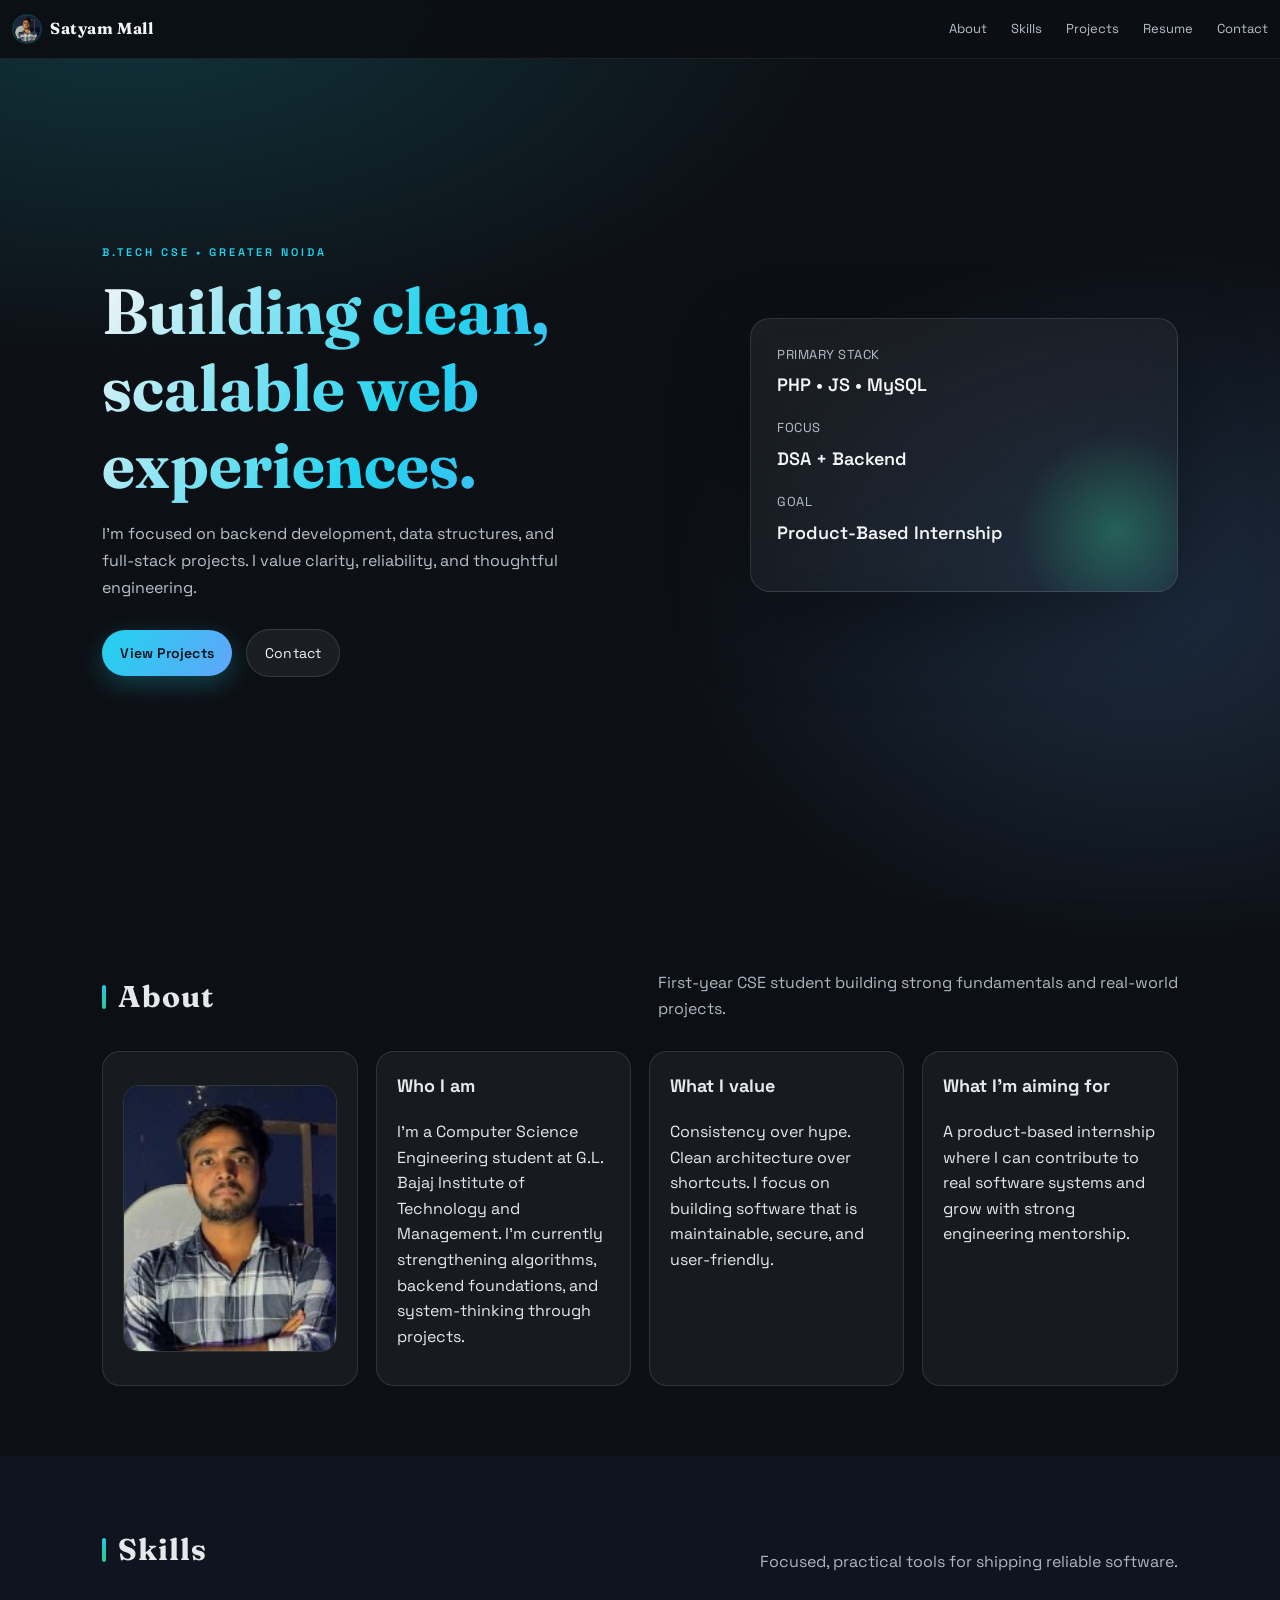
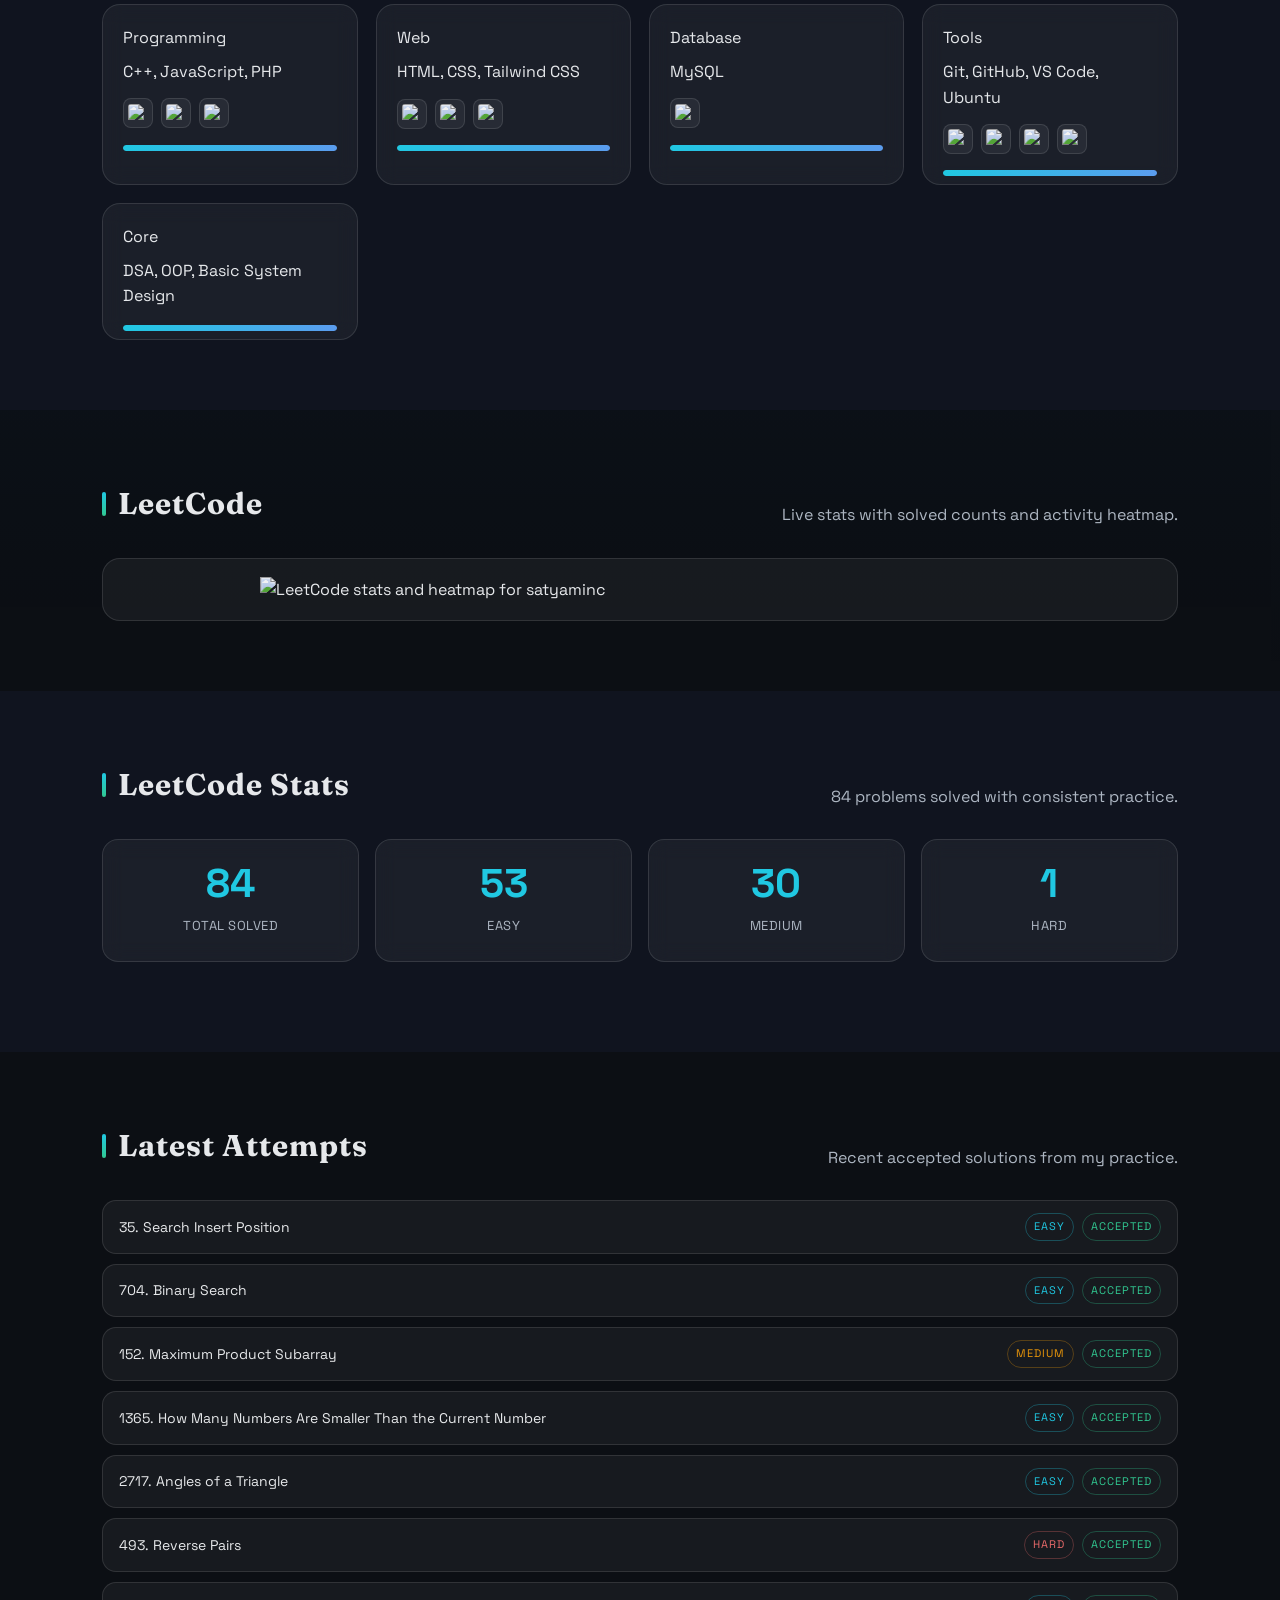
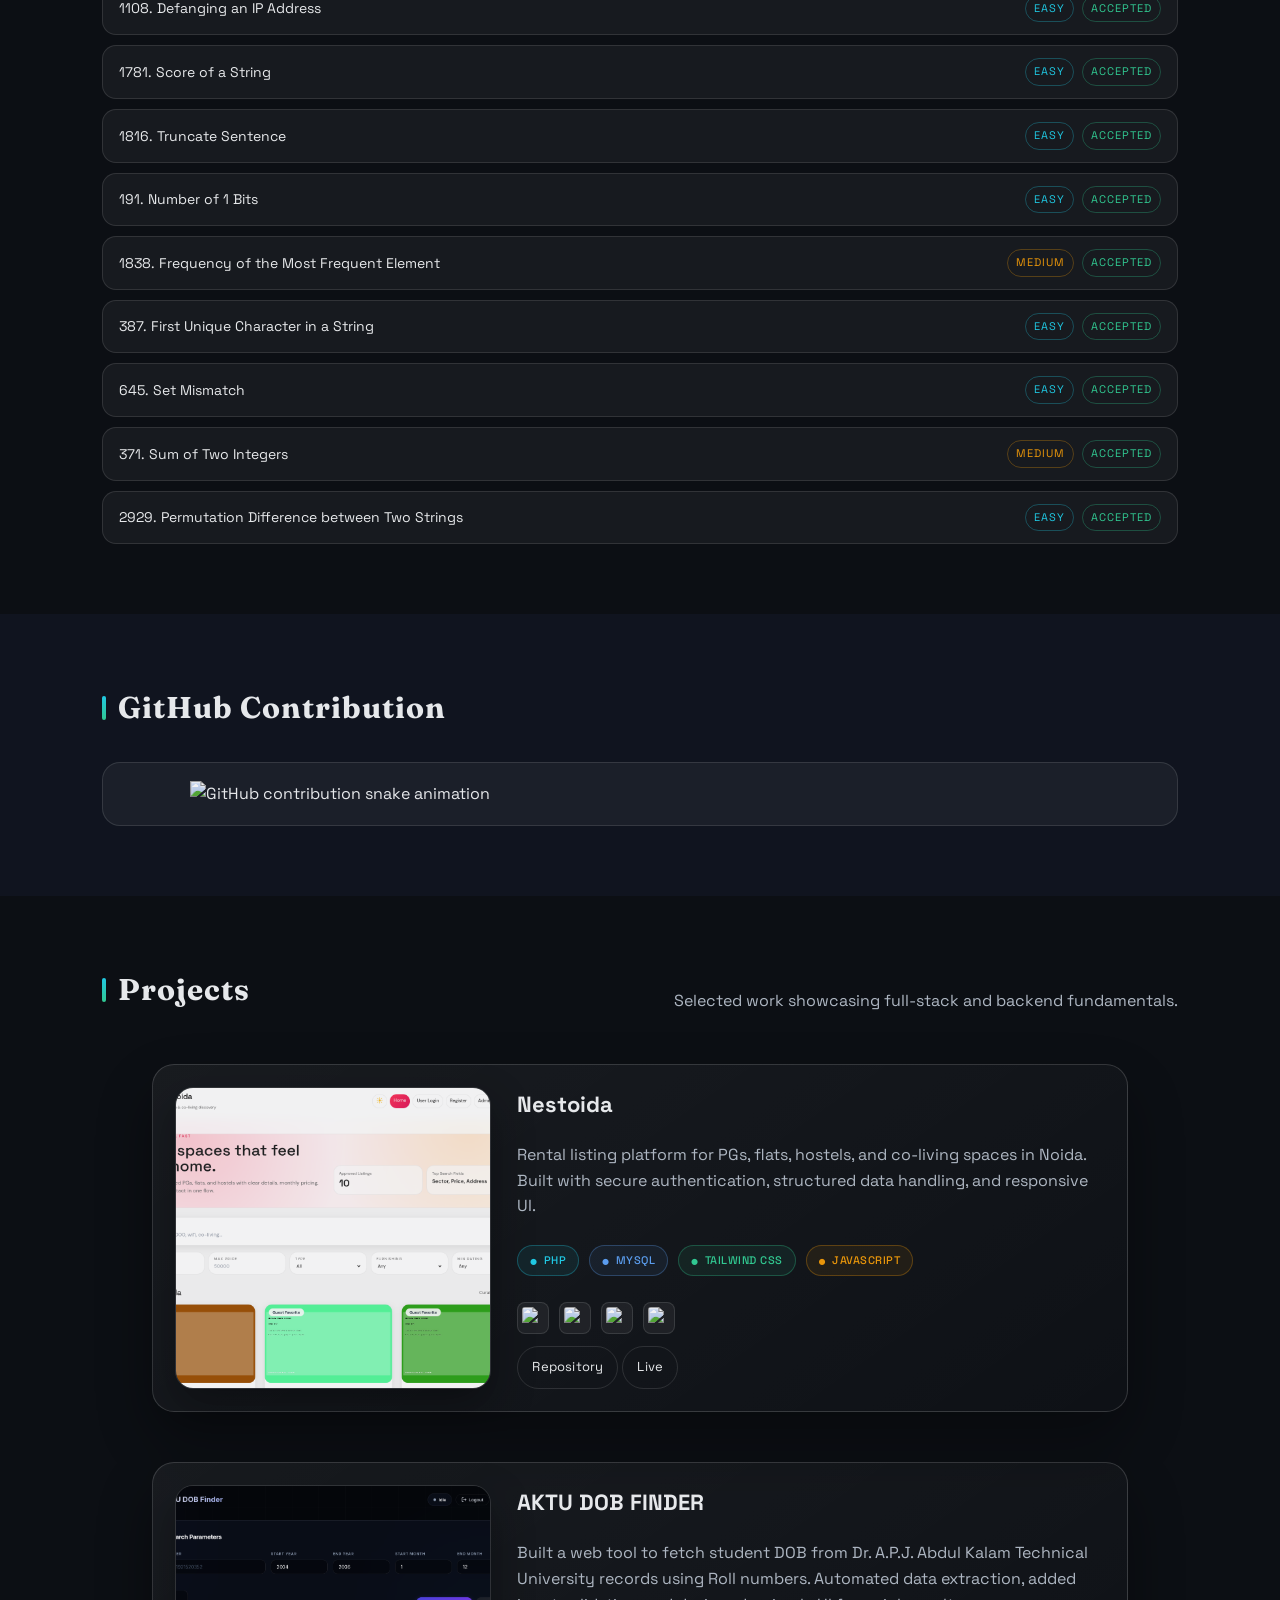
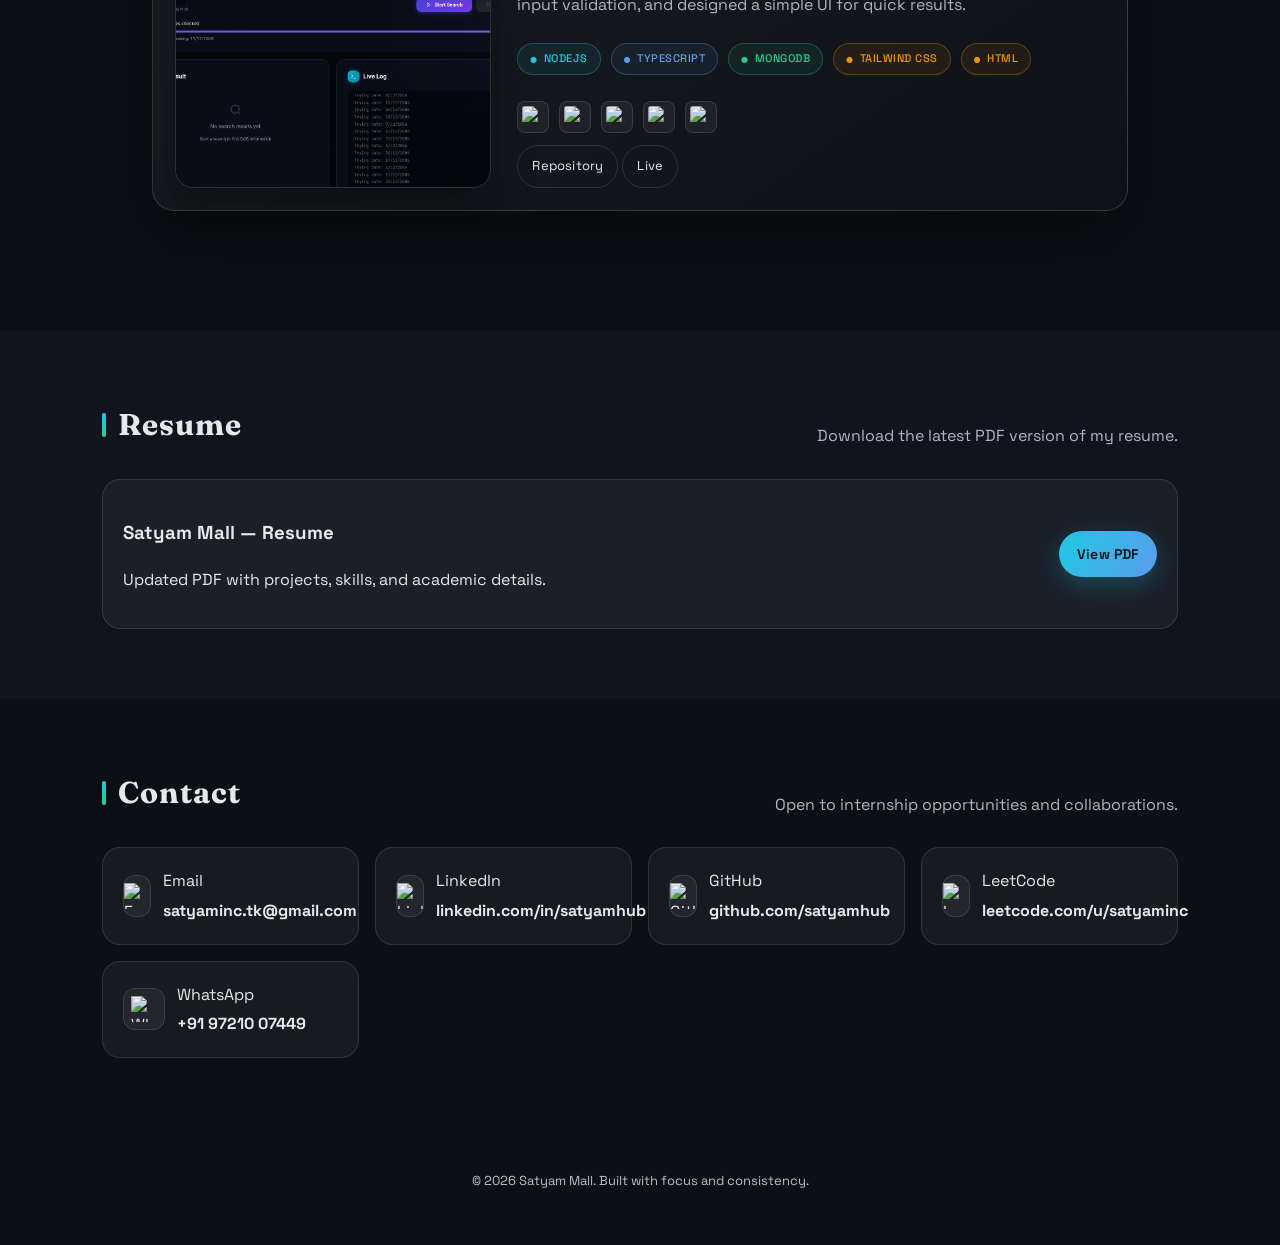
==== index.html @ 5268a5cd "Update project repository link for improved navigation" ====
<!doctype html>
<html lang="en">
  <head>
    <meta charset="utf-8" />
    <meta name="viewport" content="width=device-width, initial-scale=1" />
    <title>Satyam Mall | Portfolio</title>
    <meta
      name="description"
      content="Portfolio of Satyam Mall, full-stack developer focused on backend, DSA, and real-world web projects including Nestoida."
    />
    <meta
      name="keywords"
      content="Satyam Mall, satyamhub, full stack developer, PHP, JavaScript, MySQL, backend, DSA, Nestoida portfolio"
    />
    <link rel="canonical" href="https://satyamhub.github.io/satyamhub/" />
    <meta name="robots" content="index,follow" />
    <meta name="theme-color" content="#0c0f14" />
    <meta property="og:type" content="website" />
    <meta property="og:title" content="Satyam Mall | Full-Stack Developer" />
    <meta
      property="og:description"
      content="Backend-focused full-stack developer building reliable web products and practicing DSA daily."
    />
    <meta property="og:url" content="https://satyamhub.github.io/satyamhub/" />
    <meta
      property="og:image"
      content="https://satyamhub.github.io/satyamhub/pic.jpeg"
    />
    <meta property="og:site_name" content="Satyam Mall Portfolio" />
    <meta name="twitter:card" content="summary_large_image" />
    <meta name="twitter:title" content="Satyam Mall | Full-Stack Developer" />
    <meta
      name="twitter:description"
      content="Backend-focused full-stack developer building reliable web products and practicing DSA daily."
    />
    <meta
      name="twitter:image"
      content="https://satyamhub.github.io/satyamhub/pic.jpeg"
    />
    <link rel="icon" href="pic.jpeg" />
    <link rel="preconnect" href="https://fonts.googleapis.com" />
    <link rel="preconnect" href="https://fonts.gstatic.com" crossorigin />
    <link
      href="https://fonts.googleapis.com/css2?family=Fraunces:wght@400;600;700&family=Space+Grotesk:wght@400;500;600;700&display=swap"
      rel="stylesheet"
    />
    <link rel="stylesheet" href="styles.css" />
  </head>
  <body>
    <div class="noise" aria-hidden="true"></div>
    <header class="hero" id="top">
      <nav class="nav">
        <a class="brand" href="#top">
          <img class="avatar" src="pic.jpeg" alt="Satyam Mall" />
          <span>Satyam Mall</span>
        </a>
        <div class="nav-links">
          <a href="#about">About</a>
          <a href="#skills">Skills</a>
          <a href="#projects">Projects</a>
          <a href="#resume">Resume</a>
          <a href="#contact">Contact</a>
        </div>
      </nav>

      <div class="hero-grid">
        <div class="hero-copy">
          <p class="eyebrow">B.Tech CSE • Greater Noida</p>
          <h1>Building clean, scalable web experiences.</h1>
          <p class="lead">
            I’m focused on backend development, data structures, and full‑stack
            projects. I value clarity, reliability, and thoughtful engineering.
          </p>
          <div class="hero-cta">
            <a class="btn primary" href="#projects">View Projects</a>
            <a class="btn ghost" href="#contact">Contact</a>
          </div>
        </div>
        <div class="hero-card">
          <div class="stat">
            <span class="stat-label">Primary Stack</span>
            <span class="stat-value">PHP • JS • MySQL</span>
          </div>
          <div class="stat">
            <span class="stat-label">Focus</span>
            <span class="stat-value">DSA + Backend</span>
          </div>
          <div class="stat">
            <span class="stat-label">Goal</span>
            <span class="stat-value">Product‑Based Internship</span>
          </div>
          <div class="accent"></div>
        </div>
      </div>
    </header>

    <main>
      <section id="about" class="section">
        <div class="section-title">
          <h2>About</h2>
          <p>
            First‑year CSE student building strong fundamentals and real‑world
            projects.
          </p>
        </div>
        <div class="about-grid">
          <div class="about-card about-photo">
            <img class="portrait" src="pic.jpeg" alt="Satyam Mall portrait" />
          </div>
          <div class="about-card">
            <h3>Who I am</h3>
            <p>
              I’m a Computer Science Engineering student at G.L. Bajaj Institute
              of Technology and Management. I’m currently strengthening
              algorithms, backend foundations, and system‑thinking through
              projects.
            </p>
          </div>
          <div class="about-card">
            <h3>What I value</h3>
            <p>
              Consistency over hype. Clean architecture over shortcuts. I focus
              on building software that is maintainable, secure, and
              user‑friendly.
            </p>
          </div>
          <div class="about-card">
            <h3>What I’m aiming for</h3>
            <p>
              A product‑based internship where I can contribute to real software
              systems and grow with strong engineering mentorship.
            </p>
          </div>
        </div>
      </section>

      <section id="skills" class="section alt">
        <div class="section-title">
          <h2>Skills</h2>
          <p>Focused, practical tools for shipping reliable software.</p>
        </div>
        <div class="skills-grid">
          <div class="skill">
            <span class="skill-title">Programming</span>
            <span class="skill-desc">C++, JavaScript, PHP</span>
            <div class="skill-logos">
              <img src="https://skillicons.dev/icons?i=cpp" alt="C++" />
              <img
                src="https://skillicons.dev/icons?i=javascript"
                alt="JavaScript"
              />
              <img src="https://skillicons.dev/icons?i=php" alt="PHP" />
            </div>
          </div>
          <div class="skill">
            <span class="skill-title">Web</span>
            <span class="skill-desc">HTML, CSS, Tailwind CSS</span>
            <div class="skill-logos">
              <img src="https://skillicons.dev/icons?i=html" alt="HTML" />
              <img src="https://skillicons.dev/icons?i=css" alt="CSS" />
              <img
                src="https://skillicons.dev/icons?i=tailwind"
                alt="Tailwind CSS"
              />
            </div>
          </div>
          <div class="skill">
            <span class="skill-title">Database</span>
            <span class="skill-desc">MySQL</span>
            <div class="skill-logos">
              <img src="https://skillicons.dev/icons?i=mysql" alt="MySQL" />
            </div>
          </div>
          <div class="skill">
            <span class="skill-title">Tools</span>
            <span class="skill-desc">Git, GitHub, VS Code, Ubuntu</span>
            <div class="skill-logos">
              <img src="https://skillicons.dev/icons?i=git" alt="Git" />
              <img src="https://skillicons.dev/icons?i=github" alt="GitHub" />
              <img src="https://skillicons.dev/icons?i=vscode" alt="VS Code" />
              <img src="https://skillicons.dev/icons?i=linux" alt="Linux" />
            </div>
          </div>
          <div class="skill">
            <span class="skill-title">Core</span>
            <span class="skill-desc">DSA, OOP, Basic System Design</span>
          </div>
        </div>
      </section>

      <section id="leetcode" class="section">
        <div class="section-title">
          <h2>LeetCode</h2>
          <p>Live stats with solved counts and activity heatmap.</p>
        </div>
        <div class="leetcode-card">
          <img
            src="https://leetcard.jacoblin.cool/satyaminc?theme=dark&ext=heatmap"
            alt="LeetCode stats and heatmap for satyaminc"
          />
        </div>
      </section>

      <section id="leetcode-stats" class="section alt">
        <div class="section-title">
          <h2>LeetCode Stats</h2>
          <p>84 problems solved with consistent practice.</p>
        </div>
        <div class="stats-grid">
          <div class="stat-card">
            <div class="stat-number">84</div>
            <div class="stat-label">Total Solved</div>
          </div>
          <div class="stat-card">
            <div class="stat-number">53</div>
            <div class="stat-label">Easy</div>
          </div>
          <div class="stat-card">
            <div class="stat-number">30</div>
            <div class="stat-label">Medium</div>
          </div>
          <div class="stat-card">
            <div class="stat-number">1</div>
            <div class="stat-label">Hard</div>
          </div>
        </div>
      </section>

      <section id="leetcode-list" class="section">
        <div class="section-title">
          <h2>Latest Attempts</h2>
          <p>Recent accepted solutions from my practice.</p>
        </div>
        <div class="leetcode-list">
          <div class="leetcode-item">
            <span>35. Search Insert Position</span>
            <div class="tags">
              <span class="tag easy">Easy</span>
              <span class="tag ok">Accepted</span>
            </div>
          </div>
          <div class="leetcode-item">
            <span>704. Binary Search</span>
            <div class="tags">
              <span class="tag easy">Easy</span>
              <span class="tag ok">Accepted</span>
            </div>
          </div>
          <div class="leetcode-item">
            <span>152. Maximum Product Subarray</span>
            <div class="tags">
              <span class="tag medium">Medium</span>
              <span class="tag ok">Accepted</span>
            </div>
          </div>
          <div class="leetcode-item">
            <span
              >1365. How Many Numbers Are Smaller Than the Current Number</span
            >
            <div class="tags">
              <span class="tag easy">Easy</span>
              <span class="tag ok">Accepted</span>
            </div>
          </div>
          <div class="leetcode-item">
            <span>2717. Angles of a Triangle</span>
            <div class="tags">
              <span class="tag easy">Easy</span>
              <span class="tag ok">Accepted</span>
            </div>
          </div>
          <div class="leetcode-item">
            <span>493. Reverse Pairs</span>
            <div class="tags">
              <span class="tag hard">Hard</span>
              <span class="tag ok">Accepted</span>
            </div>
          </div>
          <div class="leetcode-item">
            <span>1108. Defanging an IP Address</span>
            <div class="tags">
              <span class="tag easy">Easy</span>
              <span class="tag ok">Accepted</span>
            </div>
          </div>
          <div class="leetcode-item">
            <span>1781. Score of a String</span>
            <div class="tags">
              <span class="tag easy">Easy</span>
              <span class="tag ok">Accepted</span>
            </div>
          </div>
          <div class="leetcode-item">
            <span>1816. Truncate Sentence</span>
            <div class="tags">
              <span class="tag easy">Easy</span>
              <span class="tag ok">Accepted</span>
            </div>
          </div>
          <div class="leetcode-item">
            <span>191. Number of 1 Bits</span>
            <div class="tags">
              <span class="tag easy">Easy</span>
              <span class="tag ok">Accepted</span>
            </div>
          </div>
          <div class="leetcode-item">
            <span>1838. Frequency of the Most Frequent Element</span>
            <div class="tags">
              <span class="tag medium">Medium</span>
              <span class="tag ok">Accepted</span>
            </div>
          </div>
          <div class="leetcode-item">
            <span>387. First Unique Character in a String</span>
            <div class="tags">
              <span class="tag easy">Easy</span>
              <span class="tag ok">Accepted</span>
            </div>
          </div>
          <div class="leetcode-item">
            <span>645. Set Mismatch</span>
            <div class="tags">
              <span class="tag easy">Easy</span>
              <span class="tag ok">Accepted</span>
            </div>
          </div>
          <div class="leetcode-item">
            <span>371. Sum of Two Integers</span>
            <div class="tags">
              <span class="tag medium">Medium</span>
              <span class="tag ok">Accepted</span>
            </div>
          </div>
          <div class="leetcode-item">
            <span>2929. Permutation Difference between Two Strings</span>
            <div class="tags">
              <span class="tag easy">Easy</span>
              <span class="tag ok">Accepted</span>
            </div>
          </div>
        </div>
      </section>

      <section class="section alt">
        <div class="section-title">
          <h2>GitHub Contribution</h2>
        </div>
        <div class="snake-card">
          <img
            src="https://raw.githubusercontent.com/satyamhub/satyamhub/output/github-contribution-grid-snake-dark.svg"
            alt="GitHub contribution snake animation"
          />
        </div>
      </section>

      <section id="projects" class="section">
        <div class="section-title">
          <h2>Projects</h2>
          <p>Selected work showcasing full‑stack and backend fundamentals.</p>
        </div>
        <div class="project-card">
          <img
            class="project-shot"
            src="nestoida_home.png"
            alt="Nestoida homepage screenshot"
          />
          <div class="project-body">
            <h3>Nestoida</h3>
            <p>
              Rental listing platform for PGs, flats, hostels, and co‑living
              spaces in Noida. Built with secure authentication, structured data
              handling, and responsive UI.
            </p>
            <div class="chips">
              <span>PHP</span>
              <span>MySQL</span>
              <span>Tailwind CSS</span>
              <span>JavaScript</span>
            </div>
            <div class="tech-logos" aria-label="Tech logos">
              <img src="https://skillicons.dev/icons?i=php" alt="PHP" />
              <img src="https://skillicons.dev/icons?i=mysql" alt="MySQL" />
              <img
                src="https://skillicons.dev/icons?i=tailwind"
                alt="Tailwind CSS"
              />
              <img
                src="https://skillicons.dev/icons?i=javascript"
                alt="JavaScript"
              />
            </div>
            <div class="project-links">
              <a
                class="btn small"
                href="https://github.com/satyamhub/Nestoida"
                target="_blank"
                rel="noopener"
                >Repository</a
              >
              <a
                class="btn small"
                href="https://nestoida.me"
                target="_blank"
                rel="noopener"
                >Live</a
              >
            </div>
          </div>
        </div>
        <div class="project-card">
          <img
            class="project-shot"
            src="aktu_dob_finder.png"
            alt="Nestoida homepage screenshot"
          />
          <div class="project-body">
            <h3>AKTU DOB FINDER</h3>
            <p>
              Built a web tool to fetch student DOB from Dr. A.P.J. Abdul Kalam Technical University records using Roll numbers. Automated data extraction, added input validation, and designed a simple UI for quick results.
            </p>
            <div class="chips">
              <span>NodeJS</span>
              <span>Typescript</span>
              <span>MongoDB</span>
              <span>Tailwind CSS</span>
              <span>HTML</span>
            </div>
            <div class="tech-logos" aria-label="Tech logos">
              <img src="https://skillicons.dev/icons?i=nodejs" alt="NodeJS" />
              <img src="https://skillicons.dev/icons?i=typescript" alt="Typescript" />
              <img src="https://skillicons.dev/icons?i=mongodb" alt="MongoDB" />
              <img
                src="https://skillicons.dev/icons?i=tailwind"
                alt="Tailwind CSS"
              />
              <img
                src="https://skillicons.dev/icons?i=html"
                alt="HTML"
              />
            </div>
            <div class="project-links">
              <a
                class="btn small"
                href="https://github.com/satyamhub/"
                target="_blank"
                rel="noopener"
                >Repository</a
              >
              <a
                class="btn small"
                href="https://aktu.nestoida.me"
                target="_blank"
                rel="noopener"
                >Live</a
              >
            </div>
          </div>
        </div>
      </section>

      <section id="resume" class="section alt">
        <div class="section-title">
          <h2>Resume</h2>
          <p>Download the latest PDF version of my resume.</p>
        </div>
        <div class="resume-card">
          <div>
            <h3>Satyam Mall — Resume</h3>
            <p>Updated PDF with projects, skills, and academic details.</p>
          </div>
          <a
            class="btn primary"
            href="Satyam_Mall_Resume.pdf"
            target="_blank"
            rel="noopener"
            >View PDF</a
          >
        </div>
      </section>

      <section id="contact" class="section">
        <div class="section-title">
          <h2>Contact</h2>
          <p>Open to internship opportunities and collaborations.</p>
        </div>
        <div class="contact-grid">
          <a class="contact-card" href="mailto:satyaminc.tk@gmail.com">
            <div class="contact-icon">
              <img src="https://skillicons.dev/icons?i=gmail" alt="Email" />
            </div>
            <div class="contact-text">
              <span>Email</span>
              <strong>satyaminc.tk@gmail.com</strong>
            </div>
          </a>
          <a
            class="contact-card"
            href="https://www.linkedin.com/in/satyamhub/"
            target="_blank"
            rel="noopener"
          >
            <div class="contact-icon">
              <img
                src="https://skillicons.dev/icons?i=linkedin"
                alt="LinkedIn"
              />
            </div>
            <div class="contact-text">
              <span>LinkedIn</span>
              <strong>linkedin.com/in/satyamhub</strong>
            </div>
          </a>
          <a
            class="contact-card"
            href="https://github.com/satyamhub"
            target="_blank"
            rel="noopener"
          >
            <div class="contact-icon">
              <img src="https://skillicons.dev/icons?i=github" alt="GitHub" />
            </div>
            <div class="contact-text">
              <span>GitHub</span>
              <strong>github.com/satyamhub</strong>
            </div>
          </a>
          <a
            class="contact-card"
            href="https://leetcode.com/u/satyaminc/"
            target="_blank"
            rel="noopener"
          >
            <div class="contact-icon">
              <img
                src="https://cdn.simpleicons.org/leetcode/ffffff"
                alt="LeetCode"
              />
            </div>
            <div class="contact-text">
              <span>LeetCode</span>
              <strong>leetcode.com/u/satyaminc</strong>
            </div>
          </a>
          <a
            class="contact-card"
            href="https://wa.me/919721007449"
            target="_blank"
            rel="noopener"
          >
            <div class="contact-icon">
              <img
                src="https://cdn.simpleicons.org/whatsapp/25D366"
                alt="WhatsApp"
              />
            </div>
            <div class="contact-text">
              <span>WhatsApp</span>
              <strong>+91 97210 07449</strong>
            </div>
          </a>
        </div>
      </section>
    </main>

    <footer class="footer">
      <p>© 2026 Satyam Mall. Built with focus and consistency.</p>
    </footer>

    <script src="script.js"></script>
    <script type="application/ld+json">
      {
        "@context": "https://schema.org",
        "@type": "Person",
        "name": "Satyam Mall",
        "url": "https://satyamhub.github.io/satyamhub/",
        "image": "https://satyamhub.github.io/satyamhub/pic.jpeg",
        "sameAs": [
          "https://github.com/satyamhub",
          "https://www.linkedin.com/in/satyamhub/",
          "https://leetcode.com/u/satyaminc/"
        ],
        "jobTitle": "Full-Stack Developer",
        "description": "Backend-focused full-stack developer practicing DSA and building web products like Nestoida.",
        "alumniOf": "G.L. Bajaj Institute of Technology and Management"
      }
    </script>
  </body>
</html>
---- styles.css ----
:root {
  --bg: #0c0f14;
  --bg-alt: #111620;
  --panel: rgba(255, 255, 255, 0.05);
  --text: #f3f5f7;
  --muted: #b7c0cc;
  --accent: #22d3ee;
  --accent-2: #60a5fa;
  --accent-3: #34d399;
  --border: rgba(255, 255, 255, 0.12);
  --shadow: 0 30px 80px rgba(0, 0, 0, 0.35);
  --duration: 0.4s;
  --timing: cubic-bezier(0.23, 1, 0.32, 1);
}

* {
  box-sizing: border-box;
}

html,
body {
  margin: 0;
  padding: 0;
  scroll-behavior: smooth;
  background:
    radial-gradient(
      1200px 600px at 10% 0%,
      rgba(34, 211, 238, 0.18),
      transparent 60%
    ),
    radial-gradient(
      800px 600px at 90% 10%,
      rgba(96, 165, 250, 0.18),
      transparent 60%
    ),
    var(--bg);
  color: var(--text);
  font-family: "Space Grotesk", system-ui, sans-serif;
  line-height: 1.6;
}

body {
  min-height: 100vh;
}

/* Animations */
@keyframes fadeIn {
  from {
    opacity: 0;
  }
  to {
    opacity: 1;
  }
}

@keyframes slideUp {
  from {
    opacity: 0;
    transform: translateY(20px);
  }
  to {
    opacity: 1;
    transform: translateY(0);
  }
}

@keyframes slideDown {
  from {
    opacity: 0;
    transform: translateY(-20px);
  }
  to {
    opacity: 1;
    transform: translateY(0);
  }
}

@keyframes slideLeft {
  from {
    opacity: 0;
    transform: translateX(-20px);
  }
  to {
    opacity: 1;
    transform: translateX(0);
  }
}

@keyframes slideRight {
  from {
    opacity: 0;
    transform: translateX(20px);
  }
  to {
    opacity: 1;
    transform: translateX(0);
  }
}

/* Parallax and Scroll Effects */
.parallax-layer {
  position: relative;
  will-change: transform;
}

.parallax-layer.hero-accent {
  position: absolute;
  opacity: 0.4;
  animation: float 6s ease-in-out infinite;
}

@keyframes float {
  0%,
  100% {
    transform: translateY(0px);
  }
  50% {
    transform: translateY(20px);
  }
}

/* Section Scroll Transitions */
.section {
  padding: 70px 8vw;
  position: relative;
  overflow: hidden;
  transition: background-color 0.6s ease;
}

.section::before {
  content: "";
  position: absolute;
  top: 0;
  left: 0;
  right: 0;
  height: 1px;
  background: linear-gradient(
    90deg,
    transparent 0%,
    rgba(34, 211, 238, 0.3) 50%,
    transparent 100%
  );
  opacity: 0;
  transition: opacity 0.3s ease;
}

.section.in-view::before {
  opacity: 1;
}

/* Scroll-based color transitions */
.section:nth-child(2) {
  background: linear-gradient(
    180deg,
    transparent 0%,
    rgba(34, 211, 238, 0.03) 100%
  );
}

.section:nth-child(3) {
  background: linear-gradient(
    180deg,
    rgba(60, 165, 250, 0.02) 0%,
    transparent 100%
  );
}

.section:nth-child(4) {
  background: linear-gradient(
    180deg,
    transparent 0%,
    rgba(52, 211, 153, 0.02) 100%
  );
}

/* Scroll reveal animations */
.scroll-reveal {
  opacity: 0;
  transform: translateY(30px);
  transition: all 0.8s cubic-bezier(0.23, 1, 0.32, 1);
}

.scroll-reveal.revealed {
  opacity: 1;
  transform: translateY(0);
}

/* Section title animations */
.section-title {
  position: relative;
}

.section-title h2 {
  letter-spacing: 0.5px;
  transition: all 0.6s ease;
}

.section.in-view .section-title h2 {
  letter-spacing: 1px;
}

/* Image reveal on scroll */
.image-reveal {
  position: relative;
  overflow: hidden;
  border-radius: 16px;
}

.image-reveal img {
  will-change: transform;
  transition: transform 0.6s ease;
}

.image-reveal:hover img {
  transform: scale(1.05);
}

/* Text stagger effect */
.text-stagger {
  opacity: 0;
  animation: staggerText 0.6s ease-out forwards;
}

@keyframes staggerText {
  from {
    opacity: 0;
    transform: translateY(10px);
  }
  to {
    opacity: 1;
    transform: translateY(0);
  }
}

a {
  color: inherit;
  text-decoration: none;
  transition: color 0.2s ease;
}

.noise {
  position: fixed;
  inset: 0;
  background-image: url("data:image/svg+xml,%3Csvg xmlns='http://www.w3.org/2000/svg' width='120' height='120' viewBox='0 0 120 120'%3E%3Cfilter id='n'%3E%3CfeTurbulence type='fractalNoise' baseFrequency='0.8' numOctaves='2' stitchTiles='stitch'/%3E%3C/filter%3E%3Crect width='120' height='120' filter='url(%23n)' opacity='0.08'/%3E%3C/svg%3E");
  mix-blend-mode: soft-light;
  pointer-events: none;
  z-index: 0;
}

/* Navigation */
.nav-links a {
  position: relative;
  color: var(--muted);
  transition: color 0.3s ease;
}

.nav-links a::after {
  content: "";
  position: absolute;
  bottom: -4px;
  left: 0;
  width: 0;
  height: 2px;
  background: var(--accent);
  transition: width 0.3s ease;
}

.nav-links a:hover {
  color: var(--text);
}

.nav-links a:hover::after {
  width: 100%;
}

/* Hero Section */
.hero {
  padding: 70px 8vw 60px;
  position: relative;
  z-index: 1;
  min-height: 100vh;
  display: flex;
  flex-direction: column;
  justify-content: center;
}

.nav {
  display: flex;
  align-items: center;
  justify-content: space-between;
  padding: 14px 8vw;
  border-bottom: 1px solid rgba(255, 255, 255, 0.08);
  background: rgba(12, 15, 20, 0.95);
  backdrop-filter: blur(10px);
  position: fixed;
  top: 0;
  left: 0;
  right: 0;
  z-index: 100;
  margin: 0 -8vw 40px -8vw;
}

.brand {
  font-family: "Fraunces", serif;
  font-weight: 700;
  font-size: 16px;
  letter-spacing: 0.6px;
  display: inline-flex;
  align-items: center;
  gap: 8px;
  transition: color 0.3s ease;
  margin-left: 12px;
}

.brand:hover {
  color: var(--accent);
}

.avatar {
  width: 30px;
  height: 30px;
  border-radius: 50%;
  object-fit: cover;
  border: 2px solid rgba(34, 211, 238, 0.2);
  transition: all 0.3s ease;
}

.brand:hover .avatar {
  border-color: var(--accent);
  box-shadow: 0 0 12px rgba(34, 211, 238, 0.25);
}

.nav-links {
  display: flex;
  gap: 24px;
  font-size: 13px;
  color: var(--muted);
  margin-right: 12px;
}

.hero-grid {
  display: grid;
  grid-template-columns: 1.4fr 1fr;
  gap: 50px;
  align-items: center;
}

.eyebrow {
  text-transform: uppercase;
  letter-spacing: 3px;
  font-size: 11px;
  color: var(--accent);
  font-weight: 600;
}

h1 {
  font-family: "Fraunces", serif;
  font-size: clamp(40px, 5vw, 64px);
  margin: 12px 0 16px;
  line-height: 1.2;
  background: linear-gradient(
    120deg,
    var(--text) 0%,
    var(--accent) 50%,
    var(--accent-2) 100%
  );
  -webkit-background-clip: text;
  -webkit-text-fill-color: transparent;
  background-clip: text;
  animation: gradientShift 6s ease infinite;
}

@keyframes gradientShift {
  0%,
  100% {
    background-position: 0% 50%;
  }
  50% {
    background-position: 100% 50%;
  }
}

.lead {
  font-size: 16px;
  color: var(--muted);
  line-height: 1.7;
  max-width: 520px;
}

.hero-cta {
  display: flex;
  gap: 14px;
  margin-top: 28px;
  align-items: center;
}

.btn {
  display: inline-flex;
  align-items: center;
  justify-content: center;
  border: 1px solid var(--border);
  padding: 12px 18px;
  border-radius: 999px;
  font-size: 14px;
  letter-spacing: 0.2px;
  background: transparent;
  color: var(--text);
  transition: all 0.3s var(--timing);
  cursor: pointer;
  position: relative;
  overflow: hidden;
}

.btn::before {
  content: "";
  position: absolute;
  inset: 0;
  background: rgba(255, 255, 255, 0.08);
  transform: translateX(-100%);
  transition: transform 0.3s ease;
}

.btn:hover::before {
  transform: translateX(0);
}

.btn:hover {
  transform: translateY(-2px);
  border-color: rgba(255, 255, 255, 0.3);
  box-shadow: 0 12px 24px rgba(34, 211, 238, 0.1);
}

.btn:active {
  transform: translateY(0);
}

.btn.primary {
  background: linear-gradient(120deg, var(--accent), var(--accent-2));
  color: #04131a;
  border: none;
  font-weight: 600;
  box-shadow: 0 8px 24px rgba(34, 211, 238, 0.25);
}

.btn.primary:hover {
  box-shadow: 0 12px 32px rgba(34, 211, 238, 0.4);
}

.btn.ghost {
  background: rgba(255, 255, 255, 0.06);
}

.btn.ghost:hover {
  background: rgba(255, 255, 255, 0.12);
}

.btn.small {
  padding: 10px 14px;
  font-size: 13px;
}

.hero-card {
  position: relative;
  padding: 26px;
  border-radius: 20px;
  background: linear-gradient(
    160deg,
    rgba(255, 255, 255, 0.06),
    rgba(255, 255, 255, 0.02)
  );
  border: 1px solid var(--border);
  box-shadow: var(--shadow);
  overflow: hidden;
  transition: all 0.3s var(--timing);
  backdrop-filter: blur(10px);
}

.hero-card:hover {
  border-color: rgba(34, 211, 238, 0.3);
  background: linear-gradient(
    160deg,
    rgba(255, 255, 255, 0.08),
    rgba(255, 255, 255, 0.04)
  );
  box-shadow: 0 30px 100px rgba(34, 211, 238, 0.15);
}

.portrait {
  width: 100%;
  border-radius: 16px;
  object-fit: cover;
  aspect-ratio: 4 / 5;
  margin-bottom: 20px;
  border: 1px solid rgba(255, 255, 255, 0.12);
}

.about-photo {
  display: flex;
  align-items: center;
  justify-content: center;
}

.about-photo .portrait {
  margin-bottom: 0;
  max-width: 260px;
}

.stat {
  display: flex;
  flex-direction: column;
  gap: 6px;
  margin-bottom: 18px;
}
.stat-label {
  font-size: 12px;
  color: var(--muted);
  text-transform: uppercase;
  letter-spacing: 2px;
}
.stat-value {
  font-size: 18px;
  font-weight: 600;
}

.accent {
  position: absolute;
  width: 200px;
  height: 200px;
  right: -40px;
  bottom: -40px;
  background: radial-gradient(
    circle at center,
    rgba(52, 211, 153, 0.8),
    transparent 70%
  );
  opacity: 0.4;
}

main {
  position: relative;
  z-index: 1;
}

.section {
  padding: 70px 8vw;
}

.section.alt {
  background: var(--bg-alt);
}

.section-title {
  display: flex;
  justify-content: space-between;
  align-items: flex-end;
  gap: 24px;
  margin-bottom: 30px;
}

.section-title h2 {
  font-family: "Fraunces", serif;
  font-size: 30px;
  margin: 0;
  display: flex;
  align-items: center;
  gap: 12px;
}

.section-title h2::before {
  content: "";
  display: inline-block;
  width: 4px;
  height: 24px;
  background: linear-gradient(180deg, var(--accent), var(--accent-3));
  border-radius: 2px;
}

.section-title p {
  color: var(--muted);
  max-width: 520px;
  margin: 0;
}

.about-grid,
.skills-grid {
  display: grid;
  gap: 18px;
  grid-template-columns: repeat(auto-fit, minmax(220px, 1fr));
}

.about-card,
.skill,
.project-card,
.resume-card,
.contact-card {
  background: var(--panel);
  border: 1px solid var(--border);
  border-radius: 18px;
  padding: 20px;
  backdrop-filter: blur(10px);
  transition: all 0.3s var(--timing);
}

.about-card:hover,
.skill:hover,
.resume-card:hover {
  border-color: rgba(34, 211, 238, 0.3);
  background: rgba(255, 255, 255, 0.08);
  transform: translateY(-4px);
  box-shadow: 0 16px 40px rgba(0, 0, 0, 0.3);
}

.about-card h3 {
  margin-top: 0;
  font-size: 18px;
}

.skill {
  display: flex;
  flex-direction: column;
  gap: 8px;
  position: relative;
  padding-bottom: 8px;
}
\n .skill-title {
  text-transform: uppercase;
  letter-spacing: 2px;
  font-size: 12px;
  color: var(--accent);
  font-weight: 600;
}

.skill-proficiency {
  width: 100%;
  height: 6px;
  background: rgba(255, 255, 255, 0.08);
  border-radius: 3px;
  overflow: hidden;
  margin-top: 8px;
}

.skill-bar {
  height: 100%;
  background: linear-gradient(90deg, var(--accent), var(--accent-2));
  border-radius: 3px;
  animation: fillBar 1.2s ease-out 0.3s forwards;
  width: 0%;
}

@keyframes fillBar {
  to {
    width: 100%;
  }
}

.skill-logos {
  display: flex;
  flex-wrap: wrap;
  gap: 8px;
  margin-top: 6px;
}

.skill-logos img {
  width: 30px;
  height: 30px;
  border-radius: 8px;
  background: rgba(255, 255, 255, 0.06);
  padding: 4px;
  border: 1px solid rgba(255, 255, 255, 0.12);
  transition: all 0.3s var(--timing);
}

.skill-logos img:hover {
  background: rgba(34, 211, 238, 0.2);
  border-color: rgba(34, 211, 238, 0.5);
  transform: translateY(-3px) scale(1.1);
  box-shadow: 0 8px 20px rgba(34, 211, 238, 0.2);
}

.project-card {
  margin: 50px;
  display: grid;
  grid-template-columns: minmax(220px, 34%) 1fr;
  gap: 26px;
  align-items: stretch;
  padding: 22px;
  border-radius: 22px;
  background: linear-gradient(
    145deg,
    rgba(255, 255, 255, 0.06),
    rgba(255, 255, 255, 0.015)
  );
  border: 1px solid rgba(255, 255, 255, 0.16);
  box-shadow: 0 26px 60px rgba(0, 0, 0, 0.35);
  transition: all 0.3s var(--timing);
}

.project-card:hover {
  border-color: rgba(34, 211, 238, 0.4);
  background: linear-gradient(
    145deg,
    rgba(255, 255, 255, 0.09),
    rgba(255, 255, 255, 0.025)
  );
  box-shadow: 0 40px 80px rgba(34, 211, 238, 0.2);
  transform: translateY(-6px);
}

.project-shot {
  width: 100%;
  height: 100%;
  min-height: 220px;
  object-fit: cover;
  border-radius: 18px;
  border: 1px solid rgba(255, 255, 255, 0.12);
  box-shadow: 0 18px 40px rgba(0, 0, 0, 0.35);
  transition: all 0.3s var(--timing);
}

.project-card:hover .project-shot {
  box-shadow: 0 24px 60px rgba(34, 211, 238, 0.2);
}

.project-body {
  display: flex;
  flex-direction: column;
  justify-content: center;
  gap: 12px;
}

.project-body p {
  margin: 0;
  color: var(--muted);
  line-height: 1.6;
}
\n .project-links {
  margin-top: 6px;
}

.project-card h3 {
  margin: 0 0 8px;
  font-size: 22px;
}

.chips {
  display: flex;
  gap: 10px;
  flex-wrap: wrap;
  margin-top: 14px;
}

.chips span {
  border: 1px solid;
  border-radius: 999px;
  padding: 6px 12px;
  font-size: 11px;
  font-weight: 500;
  text-transform: uppercase;
  letter-spacing: 0.5px;
  background: rgba(255, 255, 255, 0.05);
  transition: all 0.3s ease;
}

.chips span::before {
  content: "●";
  margin-right: 6px;
  font-size: 8px;
}

.chips span:nth-child(1) {
  color: #22d3ee;
  border-color: rgba(34, 211, 238, 0.3);
  background: rgba(34, 211, 238, 0.08);
}

.chips span:nth-child(2) {
  color: #60a5fa;
  border-color: rgba(96, 165, 250, 0.3);
  background: rgba(96, 165, 250, 0.08);
}

.chips span:nth-child(3) {
  color: #34d399;
  border-color: rgba(52, 211, 153, 0.3);
  background: rgba(52, 211, 153, 0.08);
}

.chips span:nth-child(n + 4) {
  color: #f59e0b;
  border-color: rgba(245, 158, 11, 0.3);
  background: rgba(245, 158, 11, 0.08);
}

.chips span:hover {
  transform: translateY(-2px);
  border-color: currentColor;
  box-shadow: 0 8px 16px rgba(0, 0, 0, 0.3);
}

.tech-logos {
  display: flex;
  gap: 10px;
  margin-top: 14px;
  flex-wrap: wrap;
}

.tech-logos img {
  width: 32px;
  height: 32px;
  border-radius: 8px;
  background: rgba(255, 255, 255, 0.06);
  padding: 4px;
  transition: all 0.3s var(--timing);
  border: 1px solid rgba(255, 255, 255, 0.12);
}

.tech-logos img:hover {
  background: rgba(34, 211, 238, 0.2);
  transform: translateY(-3px) scale(1.1);
  box-shadow: 0 8px 20px rgba(34, 211, 238, 0.2);
}

.resume-card {
  display: flex;
  align-items: center;
  justify-content: space-between;
  gap: 20px;
}

.contact-grid {
  display: grid;
  grid-template-columns: repeat(auto-fit, minmax(220px, 1fr));
  gap: 16px;
}

.contact-card {
  display: flex;
  align-items: center;
  gap: 12px;
  transition: all 0.3s var(--timing);
}

.contact-card:hover {
  transform: translateY(-4px);
  border-color: rgba(34, 211, 238, 0.4);
  background: rgba(34, 211, 238, 0.1);
  box-shadow: 0 12px 32px rgba(34, 211, 238, 0.15);
}

.contact-icon {
  width: 42px;
  height: 42px;
  border-radius: 12px;
  background: rgba(255, 255, 255, 0.06);
  display: grid;
  place-items: center;
  border: 1px solid rgba(255, 255, 255, 0.12);
  transition: all 0.3s var(--timing);
}

.contact-card:hover .contact-icon {
  background: rgba(34, 211, 238, 0.2);
  border-color: rgba(34, 211, 238, 0.5);
  transform: scale(1.1);
}

.contact-icon img {
  width: 26px;
  height: 26px;
}

.contact-text {
  display: flex;
  flex-direction: column;
  gap: 4px;
}

.snake-card {
  background: var(--panel);
  border: 1px solid var(--border);
  border-radius: 18px;
  padding: 18px;
  display: flex;
  justify-content: center;
  overflow: hidden;
}

.snake-card img {
  width: 100%;
  max-width: 900px;
}

.leetcode-card {
  background: var(--panel);
  border: 1px solid var(--border);
  border-radius: 18px;
  padding: 18px;
  display: flex;
  justify-content: center;
  overflow: hidden;
}

.leetcode-card img {
  width: 100%;
  max-width: 760px;
}

.leetcode-list {
  display: grid;
  gap: 10px;
}

.leetcode-item {
  display: flex;
  justify-content: space-between;
  align-items: center;
  background: var(--panel);
  border: 1px solid var(--border);
  border-radius: 14px;
  padding: 12px 16px;
  font-size: 14px;
  transition: all 0.3s var(--timing);
}

.leetcode-item:hover {
  border-color: rgba(34, 211, 238, 0.3);
  background: rgba(34, 211, 238, 0.08);
  transform: translateX(4px);
  box-shadow: 0 8px 24px rgba(0, 0, 0, 0.2);
}

.tags {
  display: flex;
  gap: 8px;
  align-items: center;
  flex-wrap: wrap;
}

.tag {
  font-size: 11px;
  text-transform: uppercase;
  letter-spacing: 1px;
  padding: 4px 8px;
  border-radius: 999px;
  border: 1px solid var(--border);
  transition: all 0.3s ease;
  display: inline-block;
}

.tag:hover {
  transform: scale(1.05);
}

.tag.ok {
  color: #34d399;
  border-color: rgba(52, 211, 153, 0.3);
}
.tag.warn {
  color: #fbbf24;
  border-color: rgba(251, 191, 36, 0.3);
}
.tag.easy {
  color: #22d3ee;
  border-color: rgba(34, 211, 238, 0.3);
}
.tag.medium {
  color: #f59e0b;
  border-color: rgba(245, 158, 11, 0.3);
}
.tag.hard {
  color: #f87171;
  border-color: rgba(248, 113, 113, 0.3);
}

.stats-grid {
  display: grid;
  grid-template-columns: repeat(auto-fit, minmax(160px, 1fr));
  gap: 16px;
  margin: 20px 0;
}

.stat-card {
  background: var(--panel);
  border: 1px solid var(--border);
  border-radius: 16px;
  padding: 24px;
  text-align: center;
  transition: all 0.3s var(--timing);
  display: flex;
  flex-direction: column;
  align-items: center;
  justify-content: center;
  gap: 12px;
  backdrop-filter: blur(10px);
}

.stat-card:hover {
  border-color: rgba(34, 211, 238, 0.3);
  background: rgba(34, 211, 238, 0.08);
  transform: translateY(-4px);
  box-shadow: 0 12px 32px rgba(0, 0, 0, 0.2);
}

.stat-number {
  font-size: 2.5rem;
  font-weight: 700;
  color: #22d3ee;
  line-height: 1;
}

.stat-label {
  font-size: 13px;
  color: var(--muted);
  text-transform: uppercase;
  letter-spacing: 0.5px;
}

.footer {
  text-align: center;
  padding: 30px 8vw 40px;
  color: var(--muted);
  font-size: 13px;
}

@media (max-width: 900px) {
  .hero-grid {
    grid-template-columns: 1fr;
    gap: 30px;
  }
  .nav {
    margin: -50px -6vw 30px -6vw;
    padding: 12px 6vw;
    gap: 16px;
    flex-wrap: wrap;
  }
  .nav-links {
    gap: 16px;
    flex-wrap: wrap;
  }
  .section-title {
    flex-direction: column;
    align-items: flex-start;
  }
  .project-card,
  .resume-card {
    flex-direction: column;
    align-items: flex-start;
  }
  .project-card {
    grid-template-columns: 1fr;
  }
  .project-shot {
    width: 100%;
    height: auto;
  }
}

@media (max-width: 600px) {
  .hero {
    padding: 50px 6vw 50px;
  }
  .nav {
    padding: 10px 6vw;
    margin: -50px -6vw 30px -6vw;
  }
  .section {
    padding: 50px 6vw;
  }
  .hero-cta {
    flex-direction: column;
    align-items: stretch;
  }
  .btn {
    width: 100%;
  }
  h1 {
    font-size: clamp(32px, 5vw, 48px);
  }
  .nav-links {
    font-size: 12px;
    gap: 12px;
  }
}


/* User DEFINED */
::selection {
  background-color: #ffcc00; /* Yellow background */
  color: #000000;            /* Black text */
}

/* Required for Firefox support */
::-moz-selection {
  background-color: #ffcc00;
  color: #000000;
}
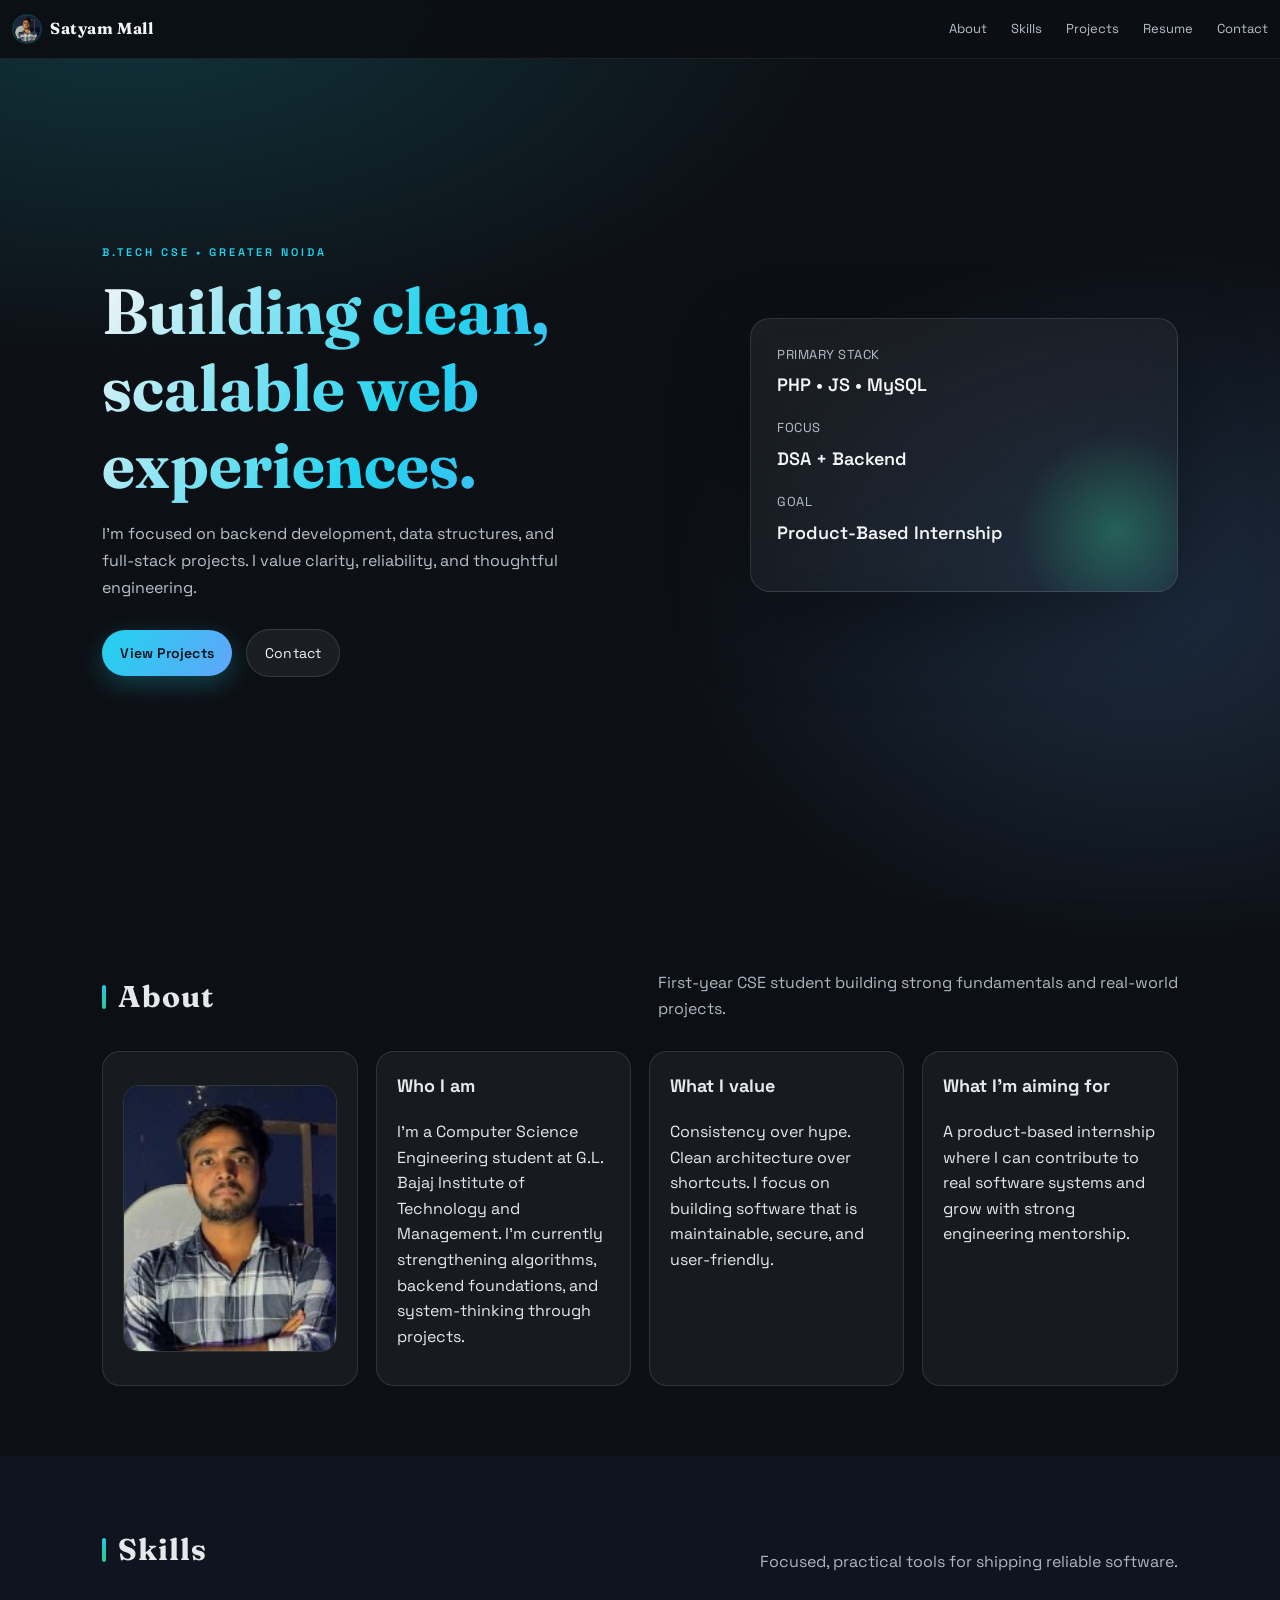
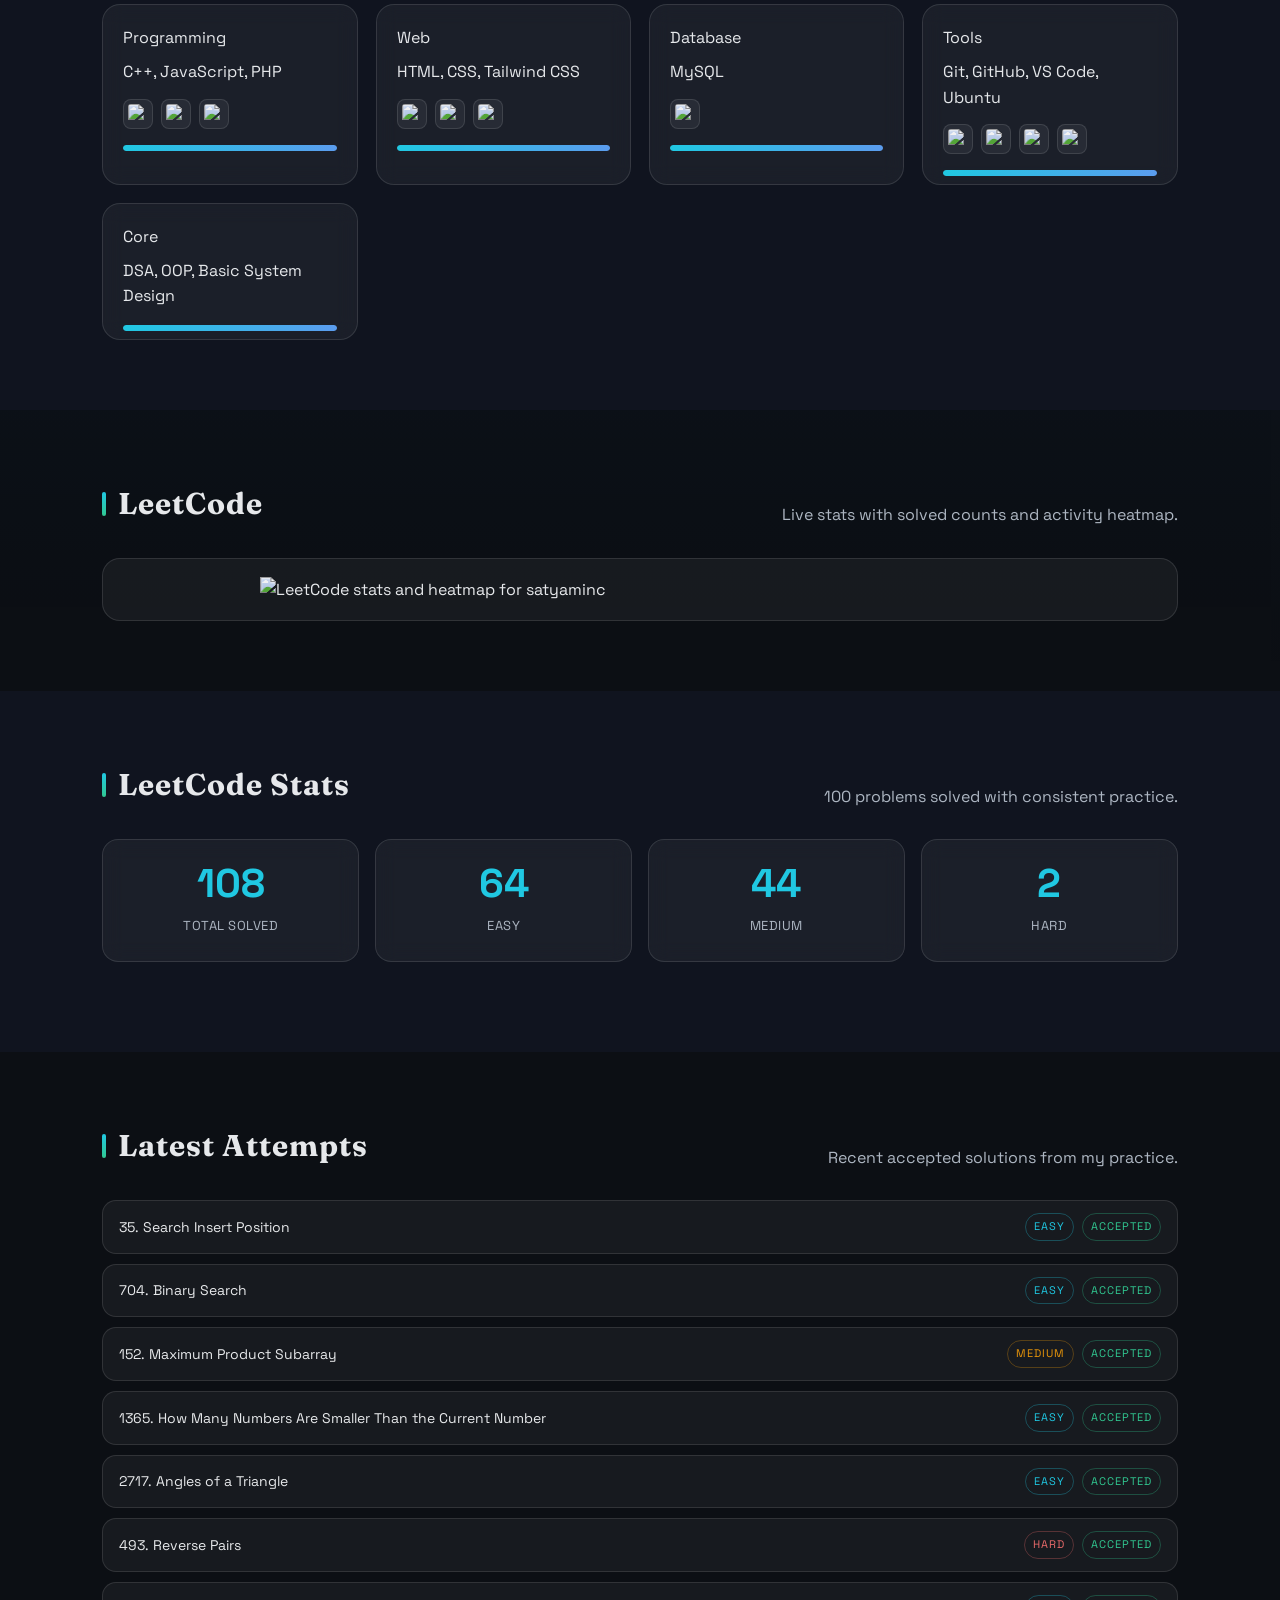
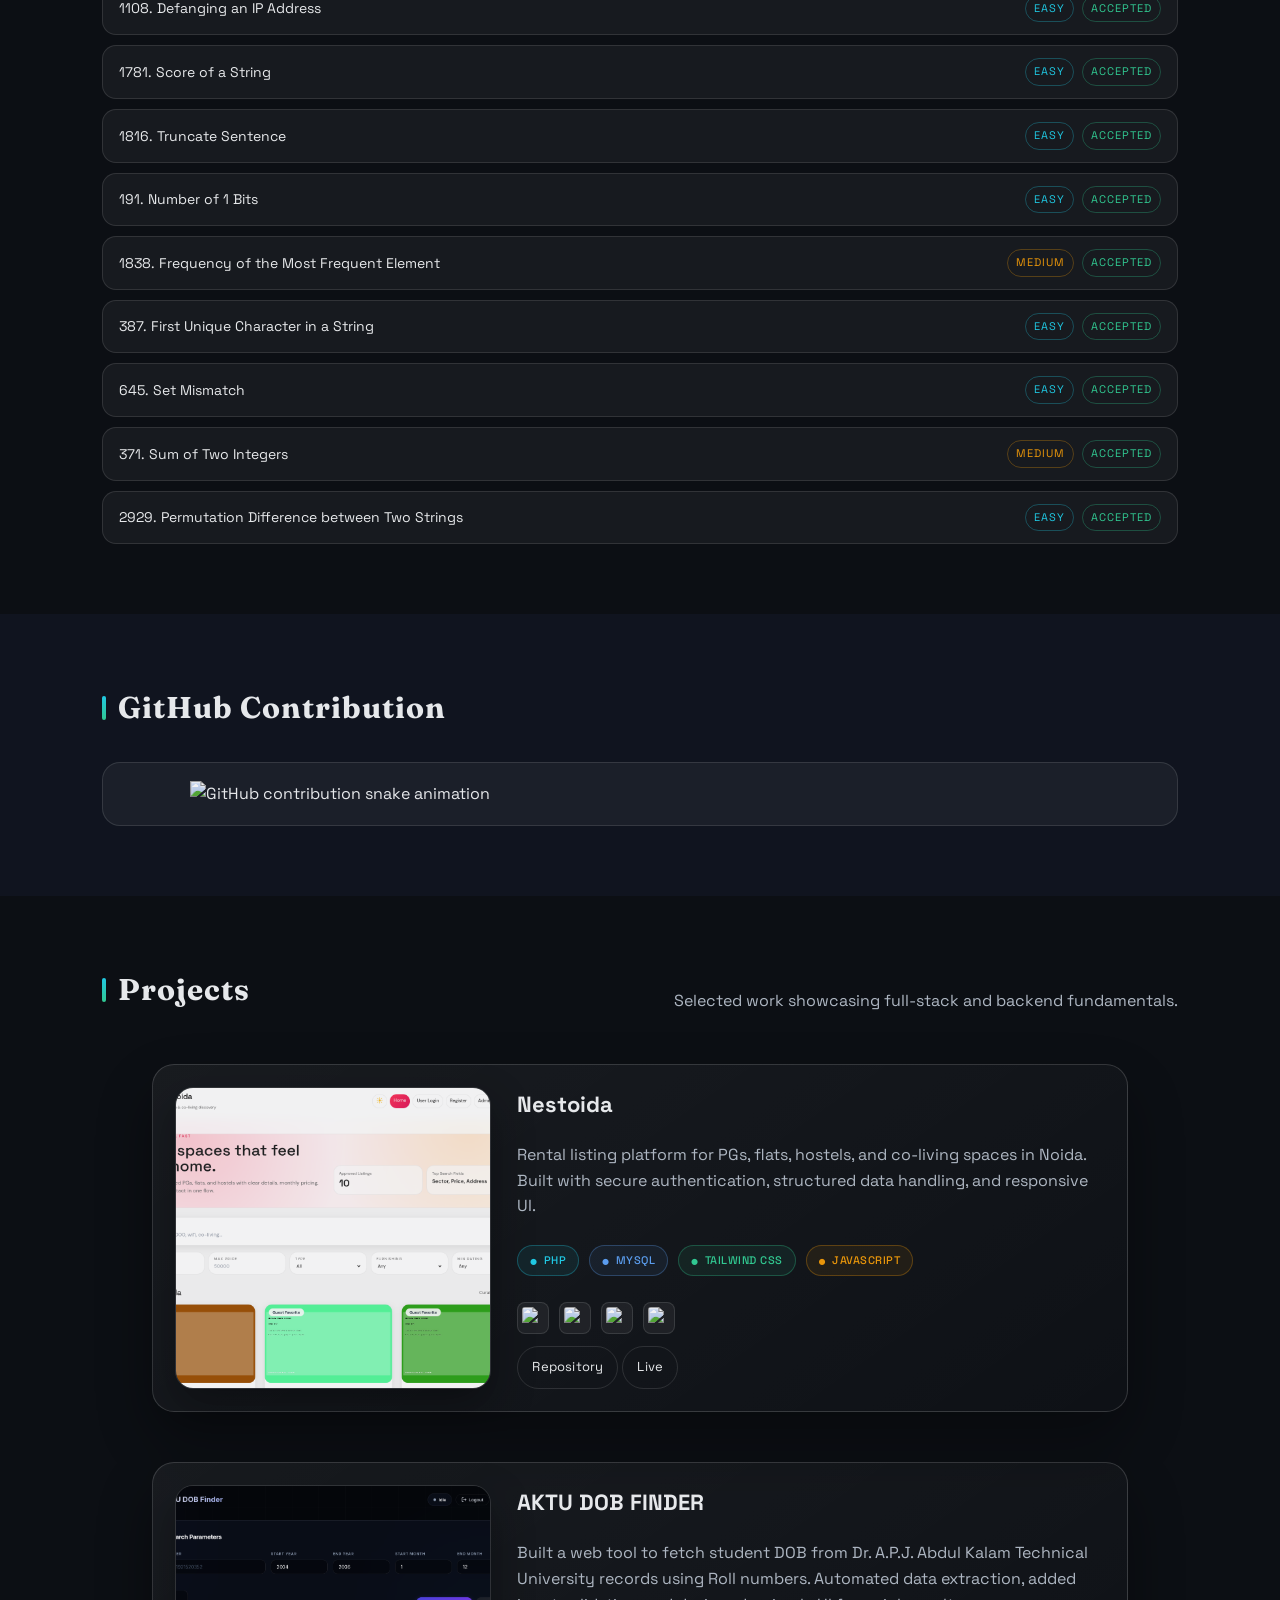
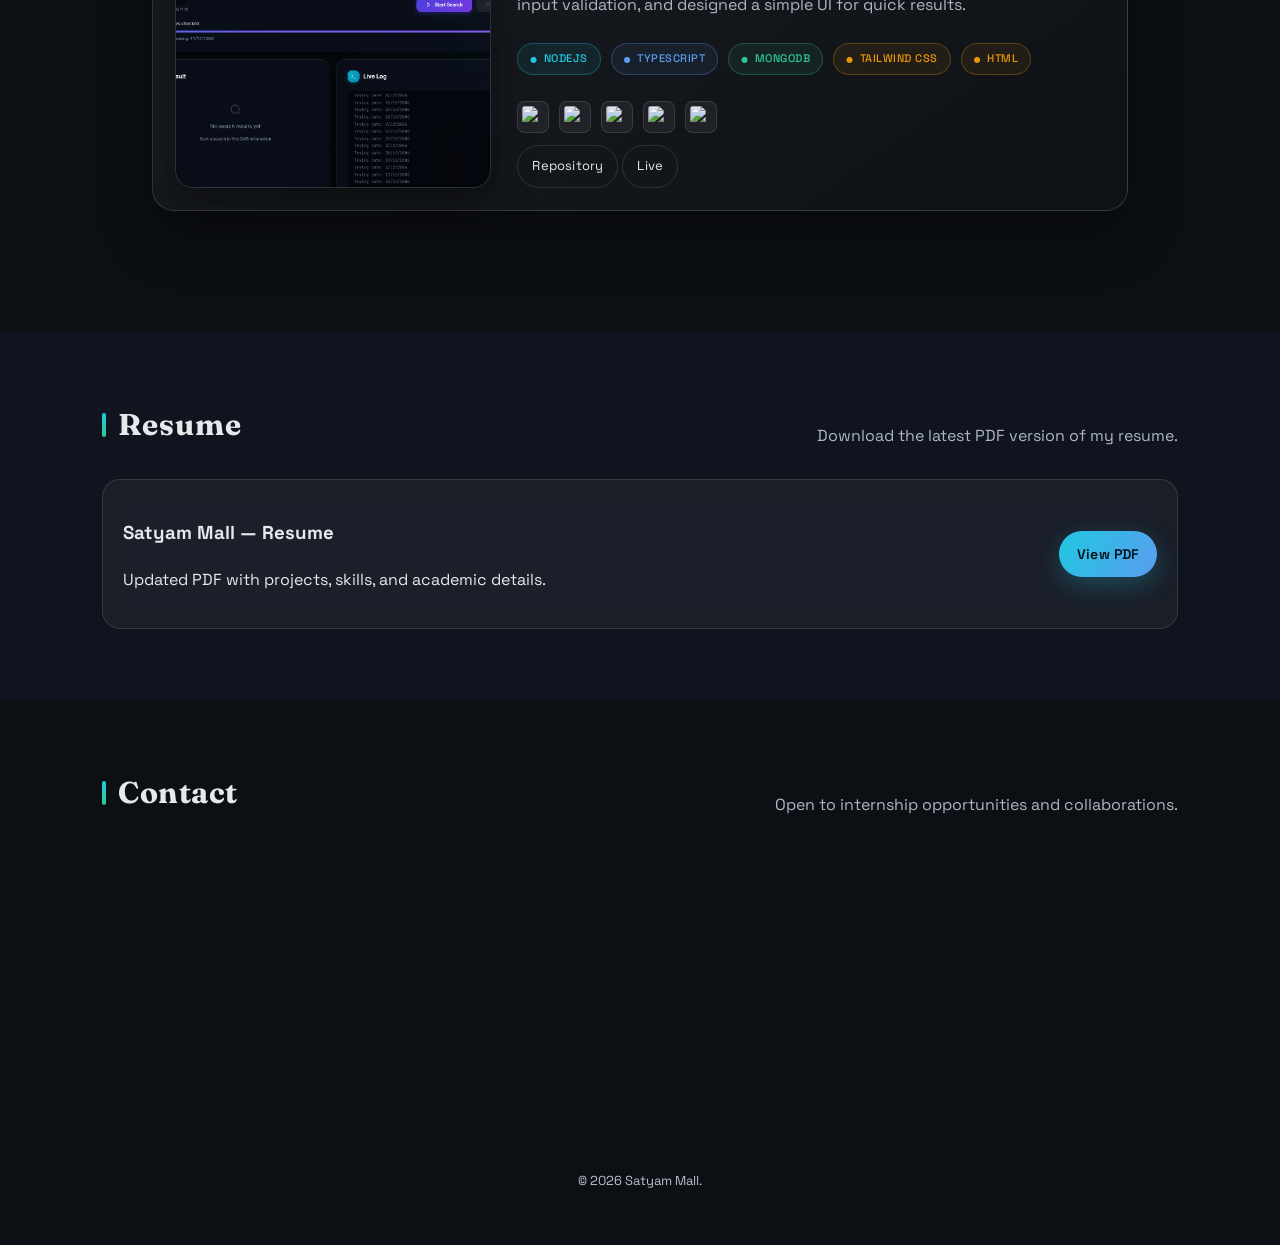
==== commit 8c7f0cc7: "Update LeetCode stats to reflect recent progress and simplify footer text" ====
--- a/index.html
+++ b/index.html
@@ -204,23 +204,23 @@
       <section id="leetcode-stats" class="section alt">
         <div class="section-title">
           <h2>LeetCode Stats</h2>
-          <p>84 problems solved with consistent practice.</p>
+          <p>100 problems solved with consistent practice.</p>
         </div>
         <div class="stats-grid">
           <div class="stat-card">
-            <div class="stat-number">84</div>
+            <div class="stat-number">108</div>
             <div class="stat-label">Total Solved</div>
           </div>
           <div class="stat-card">
-            <div class="stat-number">53</div>
+            <div class="stat-number">64</div>
             <div class="stat-label">Easy</div>
           </div>
           <div class="stat-card">
-            <div class="stat-number">30</div>
+            <div class="stat-number">44</div>
             <div class="stat-label">Medium</div>
           </div>
           <div class="stat-card">
-            <div class="stat-number">1</div>
+            <div class="stat-number">2</div>
             <div class="stat-label">Hard</div>
           </div>
         </div>
@@ -564,7 +564,7 @@
     </main>
 
     <footer class="footer">
-      <p>© 2026 Satyam Mall. Built with focus and consistency.</p>
+      <p>© 2026 Satyam Mall.</p>
     </footer>
 
     <script src="script.js"></script>
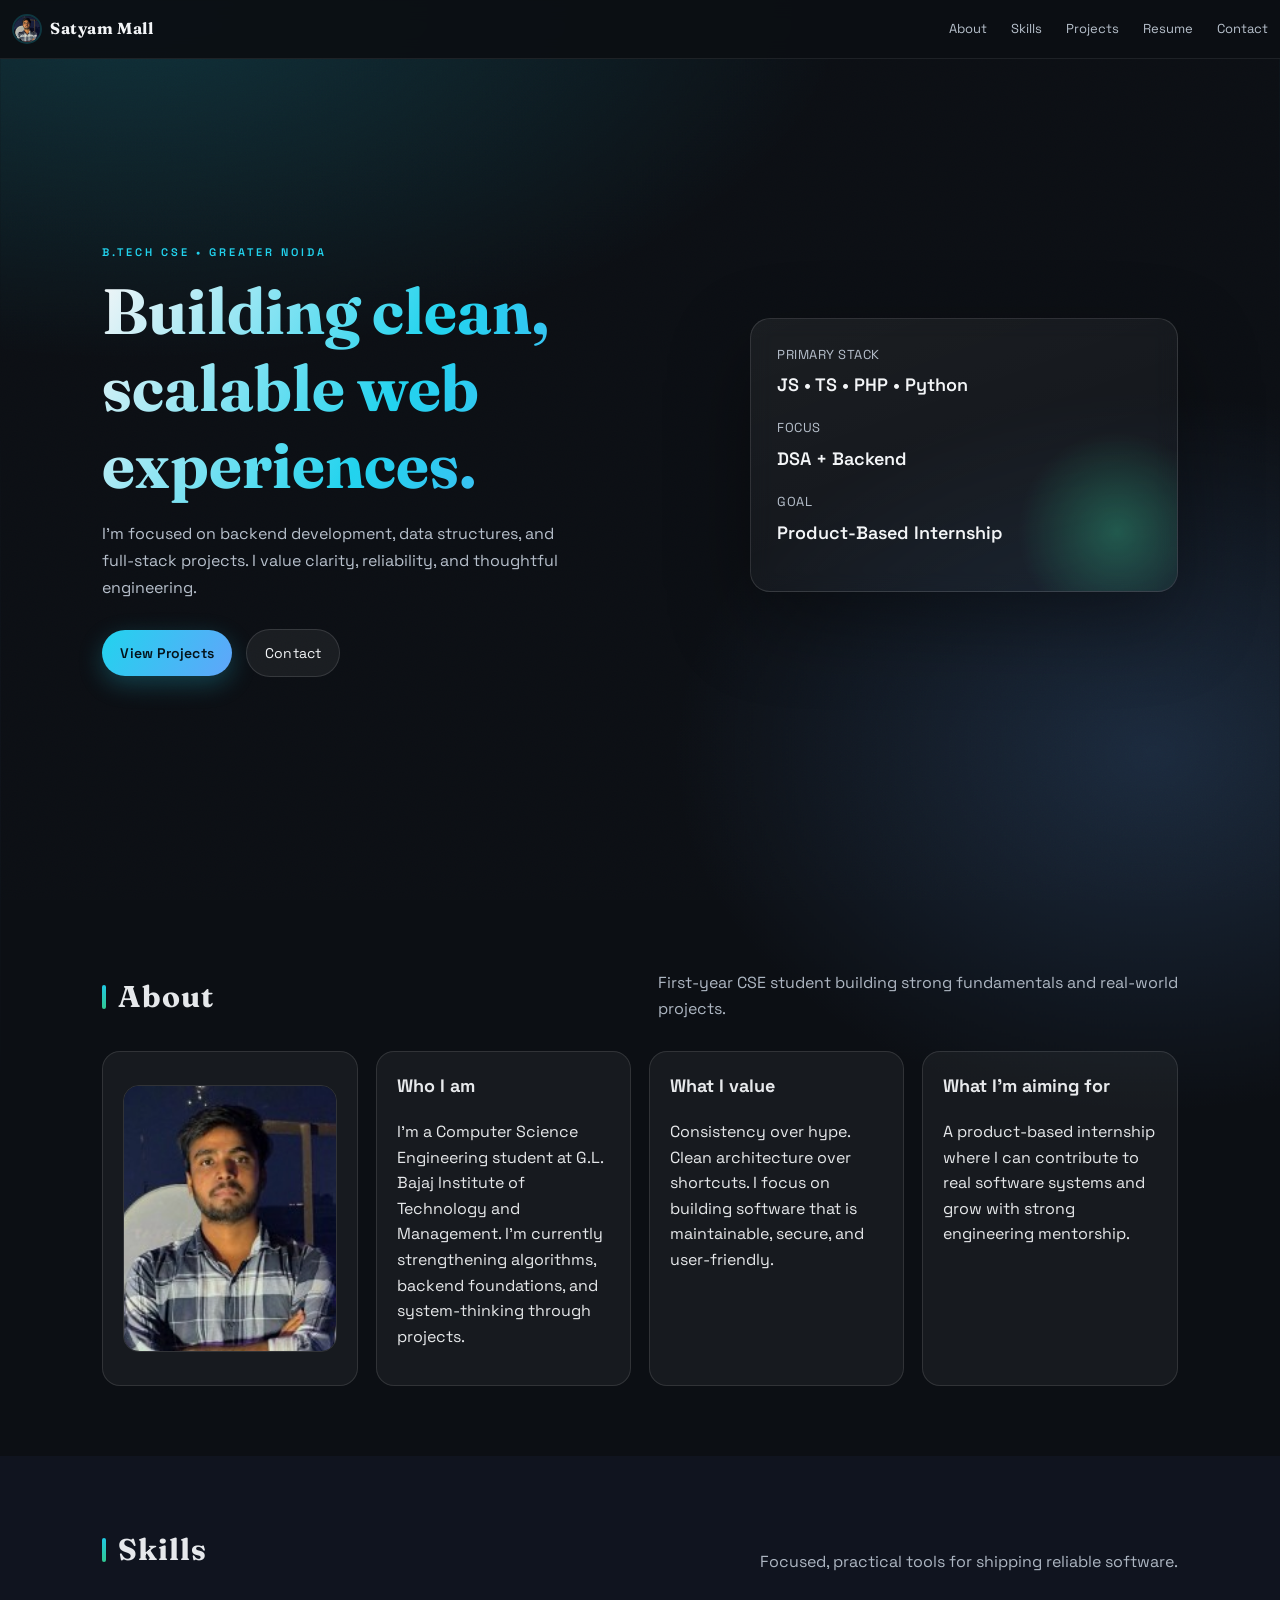
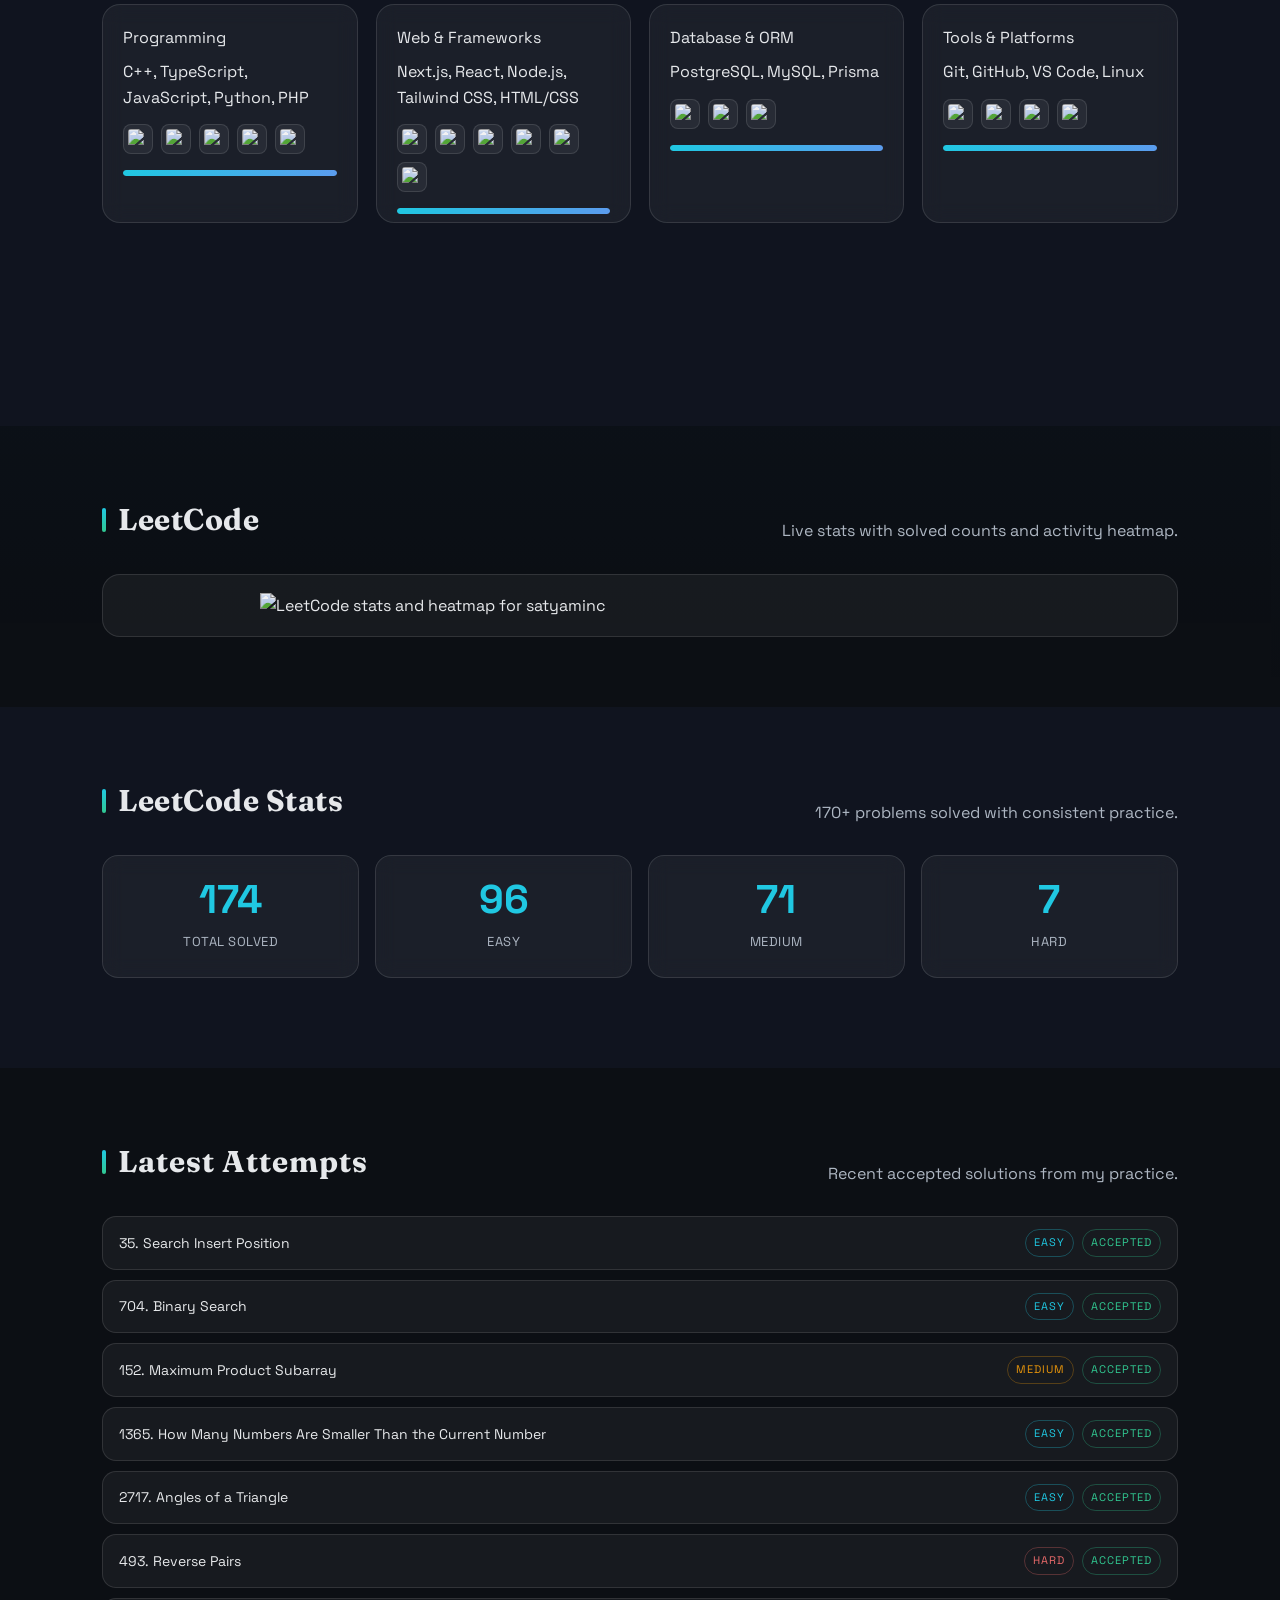
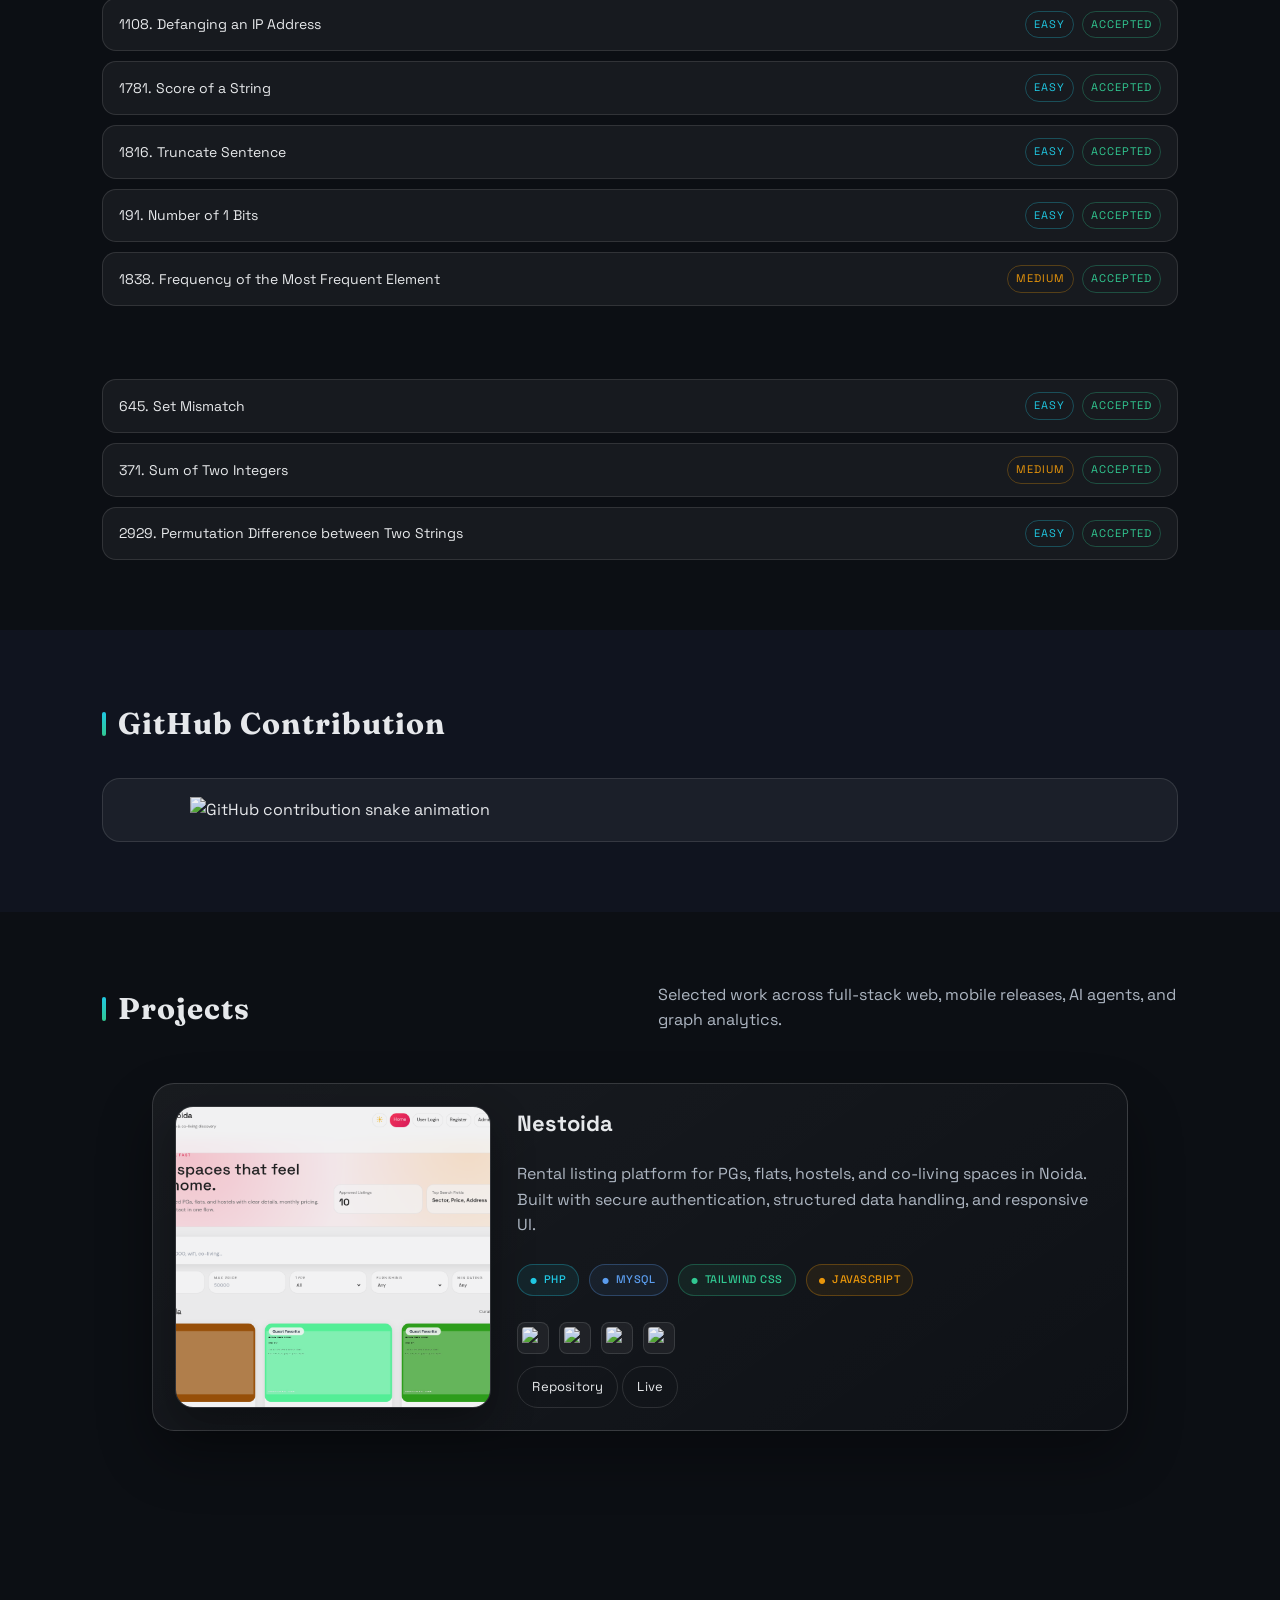
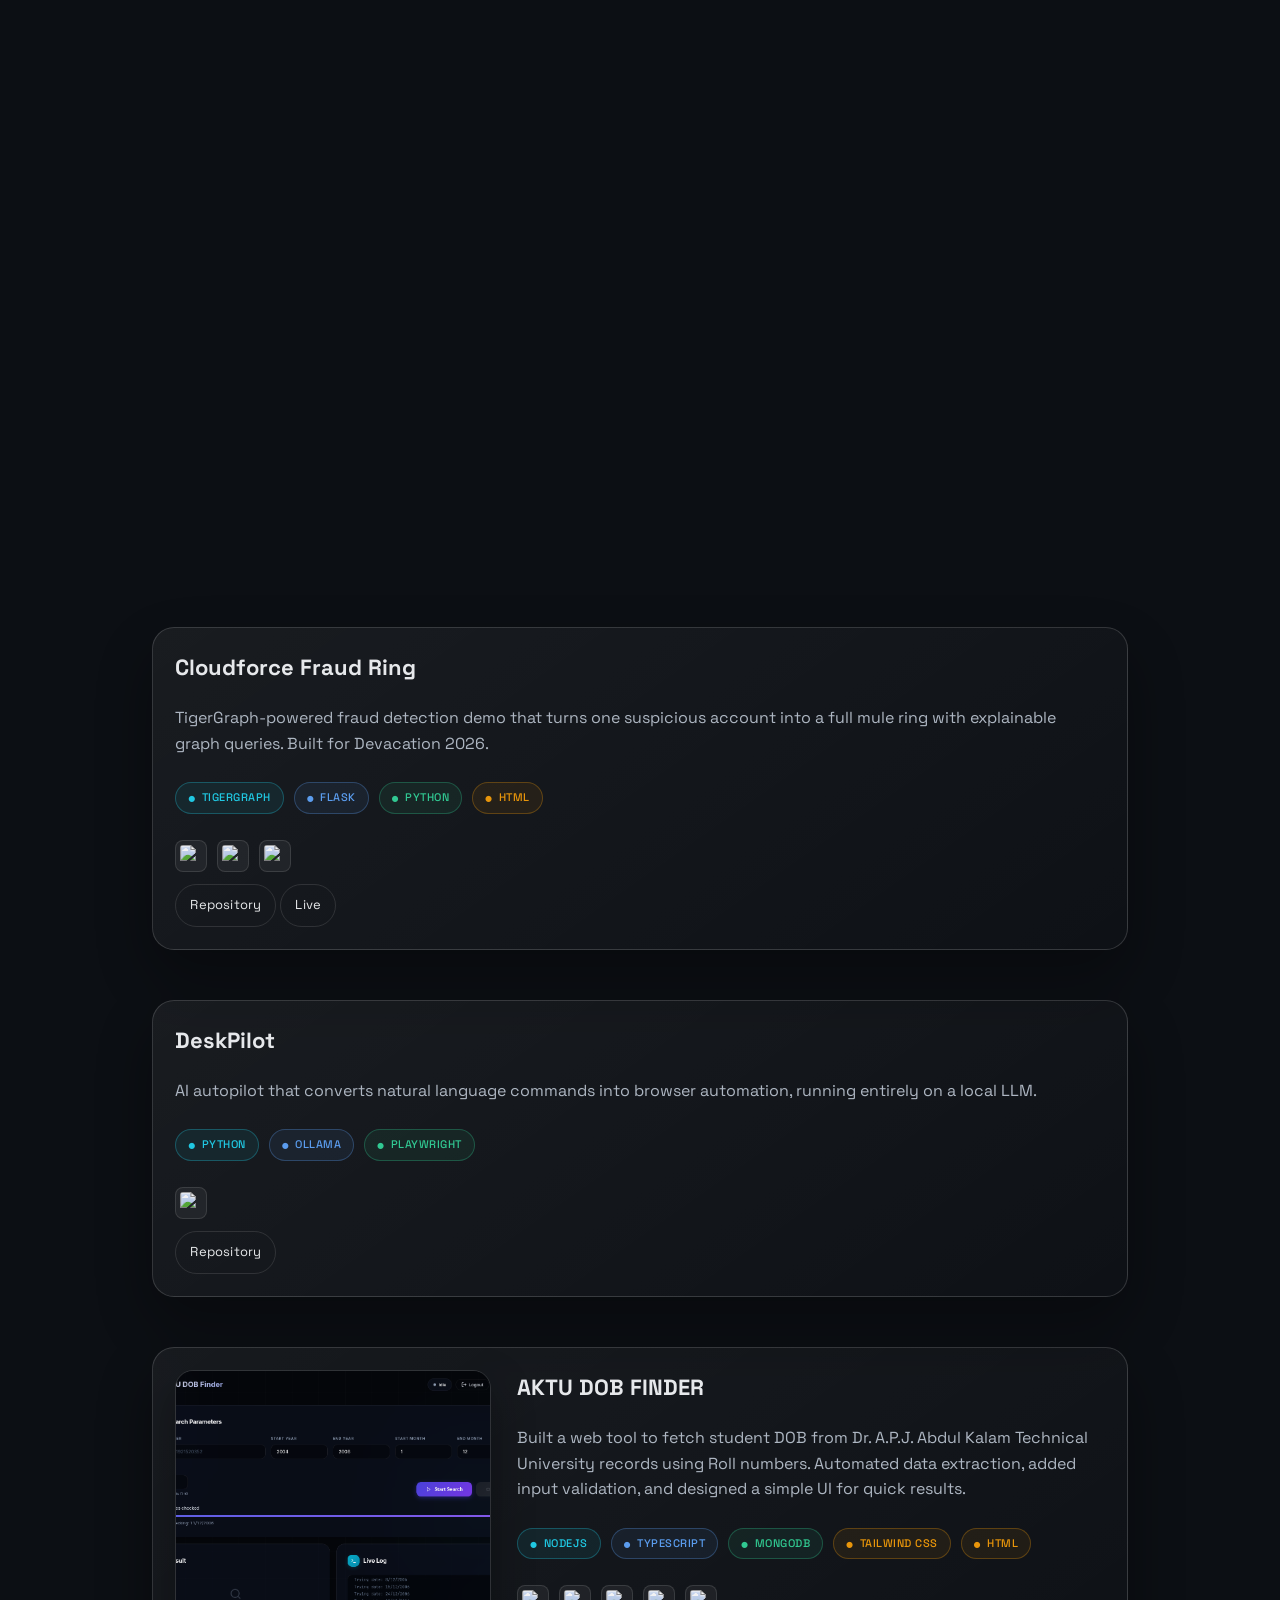
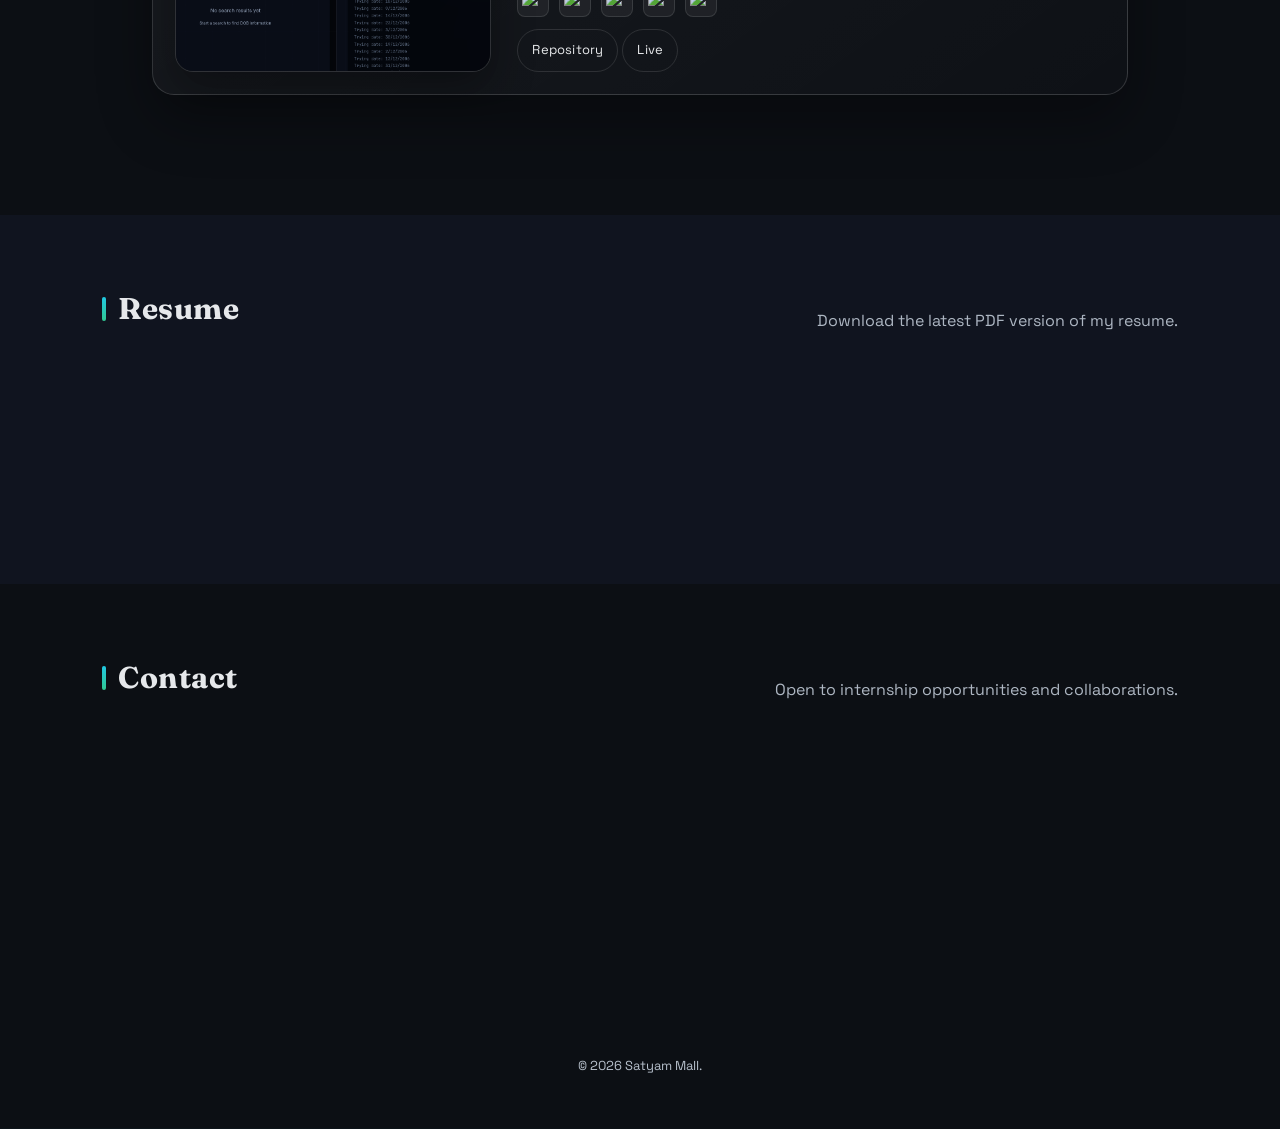
==== commit fc5b95da: "Update portfolio with new projects, modern tech stack, and live LeetCode stats" ====
--- a/index.html
+++ b/index.html
@@ -79,7 +79,7 @@
         <div class="hero-card">
           <div class="stat">
             <span class="stat-label">Primary Stack</span>
-            <span class="stat-value">PHP • JS • MySQL</span>
+            <span class="stat-value">JS • TS • PHP • Python</span>
           </div>
           <div class="stat">
             <span class="stat-label">Focus</span>
@@ -142,38 +142,48 @@
         <div class="skills-grid">
           <div class="skill">
             <span class="skill-title">Programming</span>
-            <span class="skill-desc">C++, JavaScript, PHP</span>
+            <span class="skill-desc">C++, TypeScript, JavaScript, Python, PHP</span>
             <div class="skill-logos">
               <img src="https://skillicons.dev/icons?i=cpp" alt="C++" />
               <img
+                src="https://skillicons.dev/icons?i=typescript"
+                alt="TypeScript"
+              />
+              <img
                 src="https://skillicons.dev/icons?i=javascript"
                 alt="JavaScript"
               />
+              <img src="https://skillicons.dev/icons?i=python" alt="Python" />
               <img src="https://skillicons.dev/icons?i=php" alt="PHP" />
             </div>
           </div>
           <div class="skill">
-            <span class="skill-title">Web</span>
-            <span class="skill-desc">HTML, CSS, Tailwind CSS</span>
+            <span class="skill-title">Web & Frameworks</span>
+            <span class="skill-desc">Next.js, React, Node.js, Tailwind CSS, HTML/CSS</span>
             <div class="skill-logos">
+              <img src="https://skillicons.dev/icons?i=nextjs" alt="Next.js" />
+              <img src="https://skillicons.dev/icons?i=react" alt="React" />
+              <img src="https://skillicons.dev/icons?i=nodejs" alt="Node.js" />
+              <img
+                src="https://skillicons.dev/icons?i=tailwind"
+                alt="Tailwind CSS"
+              />
               <img src="https://skillicons.dev/icons?i=html" alt="HTML" />
               <img src="https://skillicons.dev/icons?i=css" alt="CSS" />
-              <img
-                src="https://skillicons.dev/icons?i=tailwind"
-                alt="Tailwind CSS"
-              />
             </div>
           </div>
           <div class="skill">
-            <span class="skill-title">Database</span>
-            <span class="skill-desc">MySQL</span>
+            <span class="skill-title">Database & ORM</span>
+            <span class="skill-desc">PostgreSQL, MySQL, Prisma</span>
             <div class="skill-logos">
+              <img src="https://skillicons.dev/icons?i=postgres" alt="PostgreSQL" />
               <img src="https://skillicons.dev/icons?i=mysql" alt="MySQL" />
+              <img src="https://skillicons.dev/icons?i=prisma" alt="Prisma" />
             </div>
           </div>
           <div class="skill">
-            <span class="skill-title">Tools</span>
-            <span class="skill-desc">Git, GitHub, VS Code, Ubuntu</span>
+            <span class="skill-title">Tools & Platforms</span>
+            <span class="skill-desc">Git, GitHub, VS Code, Linux</span>
             <div class="skill-logos">
               <img src="https://skillicons.dev/icons?i=git" alt="Git" />
               <img src="https://skillicons.dev/icons?i=github" alt="GitHub" />
@@ -183,7 +193,7 @@
           </div>
           <div class="skill">
             <span class="skill-title">Core</span>
-            <span class="skill-desc">DSA, OOP, Basic System Design</span>
+            <span class="skill-desc">DSA, OOP, System Design, REST APIs</span>
           </div>
         </div>
       </section>
@@ -204,23 +214,23 @@
       <section id="leetcode-stats" class="section alt">
         <div class="section-title">
           <h2>LeetCode Stats</h2>
-          <p>100 problems solved with consistent practice.</p>
+          <p>170+ problems solved with consistent practice.</p>
         </div>
         <div class="stats-grid">
           <div class="stat-card">
-            <div class="stat-number">108</div>
+            <div class="stat-number">174</div>
             <div class="stat-label">Total Solved</div>
           </div>
           <div class="stat-card">
-            <div class="stat-number">64</div>
+            <div class="stat-number">96</div>
             <div class="stat-label">Easy</div>
           </div>
           <div class="stat-card">
-            <div class="stat-number">44</div>
+            <div class="stat-number">71</div>
             <div class="stat-label">Medium</div>
           </div>
           <div class="stat-card">
-            <div class="stat-number">2</div>
+            <div class="stat-number">7</div>
             <div class="stat-label">Hard</div>
           </div>
         </div>
@@ -357,7 +367,10 @@
       <section id="projects" class="section">
         <div class="section-title">
           <h2>Projects</h2>
-          <p>Selected work showcasing full‑stack and backend fundamentals.</p>
+          <p>
+            Selected work across full‑stack web, mobile releases, AI agents, and
+            graph analytics.
+          </p>
         </div>
         <div class="project-card">
           <img
@@ -408,11 +421,149 @@
             </div>
           </div>
         </div>
+
+        <div class="project-card no-shot">
+          <div class="project-body">
+            <h3>PeerKart × G.L. Bajaj</h3>
+            <p>
+              Campus marketplace where students buy, sell, and pass on books,
+              gadgets, and essentials. Available on the web and as Android APK releases.
+            </p>
+            <div class="chips">
+              <span>React</span>
+              <span>JavaScript</span>
+              <span>Tailwind CSS</span>
+              <span>Android</span>
+            </div>
+            <div class="tech-logos" aria-label="Tech logos">
+              <img src="https://skillicons.dev/icons?i=react" alt="React" />
+              <img src="https://skillicons.dev/icons?i=javascript" alt="JavaScript" />
+              <img src="https://skillicons.dev/icons?i=tailwind" alt="Tailwind CSS" />
+              <img src="https://skillicons.dev/icons?i=android" alt="Android" />
+            </div>
+            <div class="project-links">
+              <a
+                class="btn small"
+                href="https://github.com/satyamhub/PeerKart-x-GL-Bajaj"
+                target="_blank"
+                rel="noopener"
+                >Repository</a
+              >
+              <a
+                class="btn small"
+                href="https://glbpeerkart.netlify.app"
+                target="_blank"
+                rel="noopener"
+                >Live</a
+              >
+            </div>
+          </div>
+        </div>
+
+        <div class="project-card no-shot">
+          <div class="project-body">
+            <h3>HealSync</h3>
+            <p>
+              Hospital doctor–patient appointment management with role-based auth,
+              doctor availability and slot generation, and database-level double-booking
+              prevention.
+            </p>
+            <div class="chips">
+              <span>Next.js</span>
+              <span>TypeScript</span>
+              <span>Tailwind CSS</span>
+              <span>Prisma</span>
+              <span>PostgreSQL</span>
+            </div>
+            <div class="tech-logos" aria-label="Tech logos">
+              <img src="https://skillicons.dev/icons?i=nextjs" alt="Next.js" />
+              <img src="https://skillicons.dev/icons?i=typescript" alt="TypeScript" />
+              <img src="https://skillicons.dev/icons?i=tailwind" alt="Tailwind CSS" />
+              <img src="https://skillicons.dev/icons?i=prisma" alt="Prisma" />
+              <img src="https://skillicons.dev/icons?i=postgres" alt="PostgreSQL" />
+            </div>
+            <div class="project-links">
+              <a
+                class="btn small"
+                href="https://github.com/satyamhub/HealSync"
+                target="_blank"
+                rel="noopener"
+                >Repository</a
+              >
+            </div>
+          </div>
+        </div>
+
+        <div class="project-card no-shot">
+          <div class="project-body">
+            <h3>Cloudforce Fraud Ring</h3>
+            <p>
+              TigerGraph-powered fraud detection demo that turns one suspicious
+              account into a full mule ring with explainable graph queries. Built
+              for Devacation 2026.
+            </p>
+            <div class="chips">
+              <span>TigerGraph</span>
+              <span>Flask</span>
+              <span>Python</span>
+              <span>HTML</span>
+            </div>
+            <div class="tech-logos" aria-label="Tech logos">
+              <img src="https://skillicons.dev/icons?i=python" alt="Python" />
+              <img src="https://skillicons.dev/icons?i=flask" alt="Flask" />
+              <img src="https://skillicons.dev/icons?i=html" alt="HTML" />
+            </div>
+            <div class="project-links">
+              <a
+                class="btn small"
+                href="https://github.com/satyamhub/cloudforce-fraud-ring"
+                target="_blank"
+                rel="noopener"
+                >Repository</a
+              >
+              <a
+                class="btn small"
+                href="https://cloudforce.vercel.app/"
+                target="_blank"
+                rel="noopener"
+                >Live</a
+              >
+            </div>
+          </div>
+        </div>
+
+        <div class="project-card no-shot">
+          <div class="project-body">
+            <h3>DeskPilot</h3>
+            <p>
+              AI autopilot that converts natural language commands into browser
+              automation, running entirely on a local LLM.
+            </p>
+            <div class="chips">
+              <span>Python</span>
+              <span>Ollama</span>
+              <span>Playwright</span>
+            </div>
+            <div class="tech-logos" aria-label="Tech logos">
+              <img src="https://skillicons.dev/icons?i=python" alt="Python" />
+            </div>
+            <div class="project-links">
+              <a
+                class="btn small"
+                href="https://github.com/satyamhub/deskpilot"
+                target="_blank"
+                rel="noopener"
+                >Repository</a
+              >
+            </div>
+          </div>
+        </div>
+
         <div class="project-card">
           <img
             class="project-shot"
             src="aktu_dob_finder.png"
-            alt="Nestoida homepage screenshot"
+            alt="AKTU DOB Finder screenshot"
           />
           <div class="project-body">
             <h3>AKTU DOB FINDER</h3>
@@ -421,14 +572,14 @@
             </p>
             <div class="chips">
               <span>NodeJS</span>
-              <span>Typescript</span>
+              <span>TypeScript</span>
               <span>MongoDB</span>
               <span>Tailwind CSS</span>
               <span>HTML</span>
             </div>
             <div class="tech-logos" aria-label="Tech logos">
               <img src="https://skillicons.dev/icons?i=nodejs" alt="NodeJS" />
-              <img src="https://skillicons.dev/icons?i=typescript" alt="Typescript" />
+              <img src="https://skillicons.dev/icons?i=typescript" alt="TypeScript" />
               <img src="https://skillicons.dev/icons?i=mongodb" alt="MongoDB" />
               <img
                 src="https://skillicons.dev/icons?i=tailwind"
--- a/styles.css
+++ b/styles.css
@@ -695,6 +695,11 @@
   transition: all 0.3s var(--timing);
 }
 
+.project-card.no-shot,
+.project-card:not(:has(.project-shot)) {
+  display: block;
+}
+
 .project-card:hover {
   border-color: rgba(34, 211, 238, 0.4);
   background: linear-gradient(
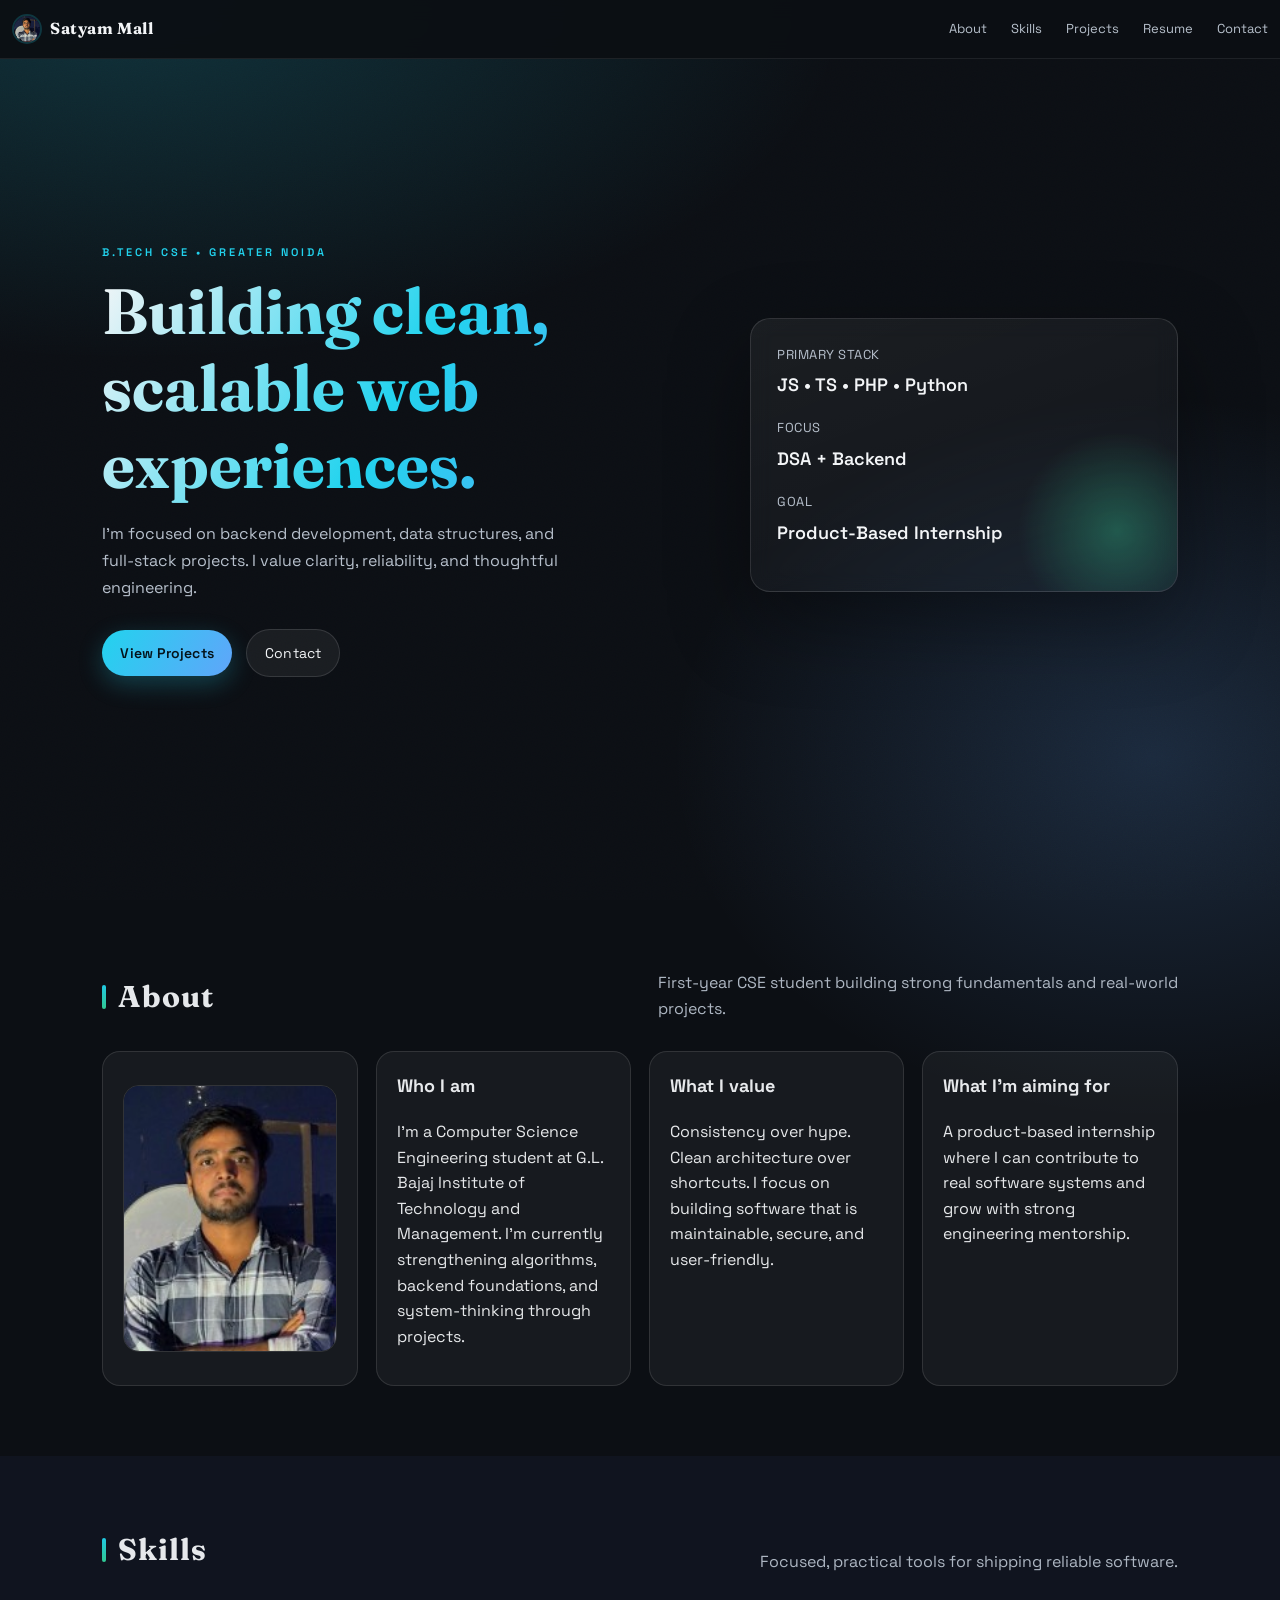
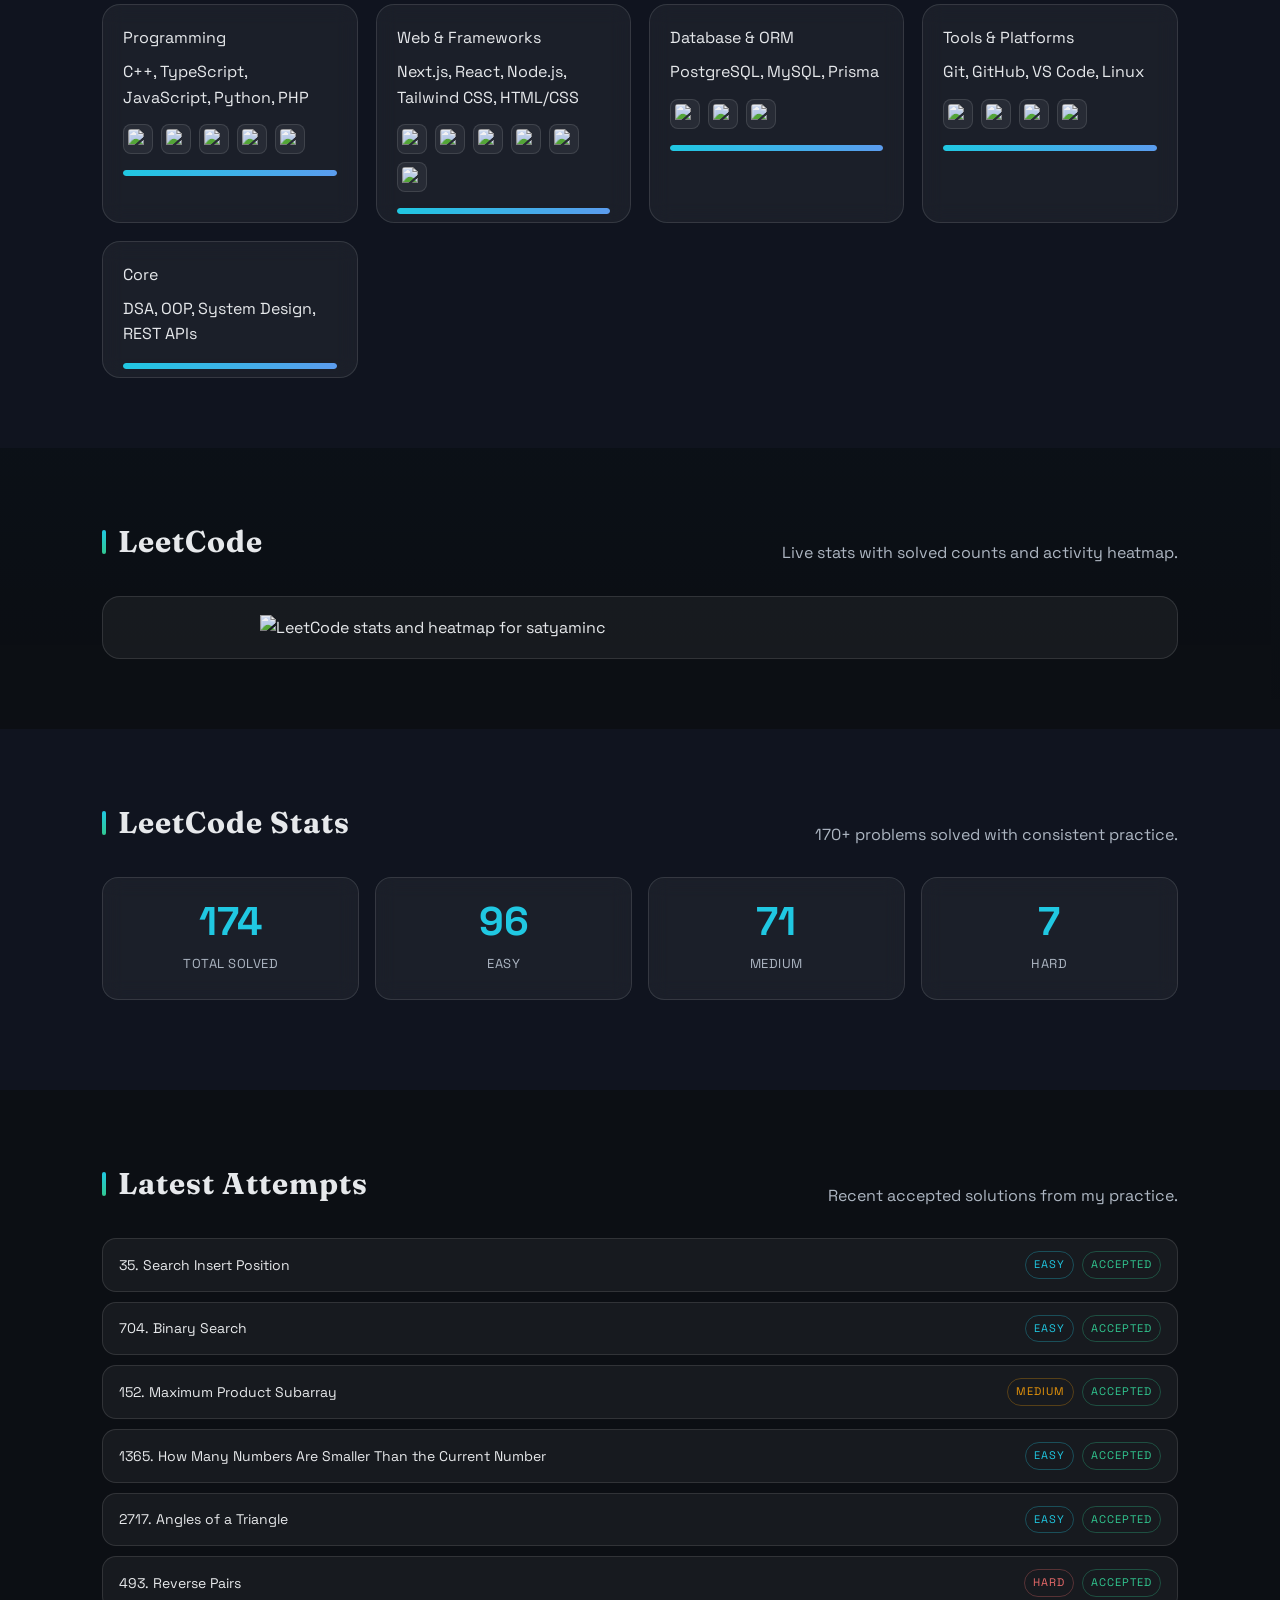
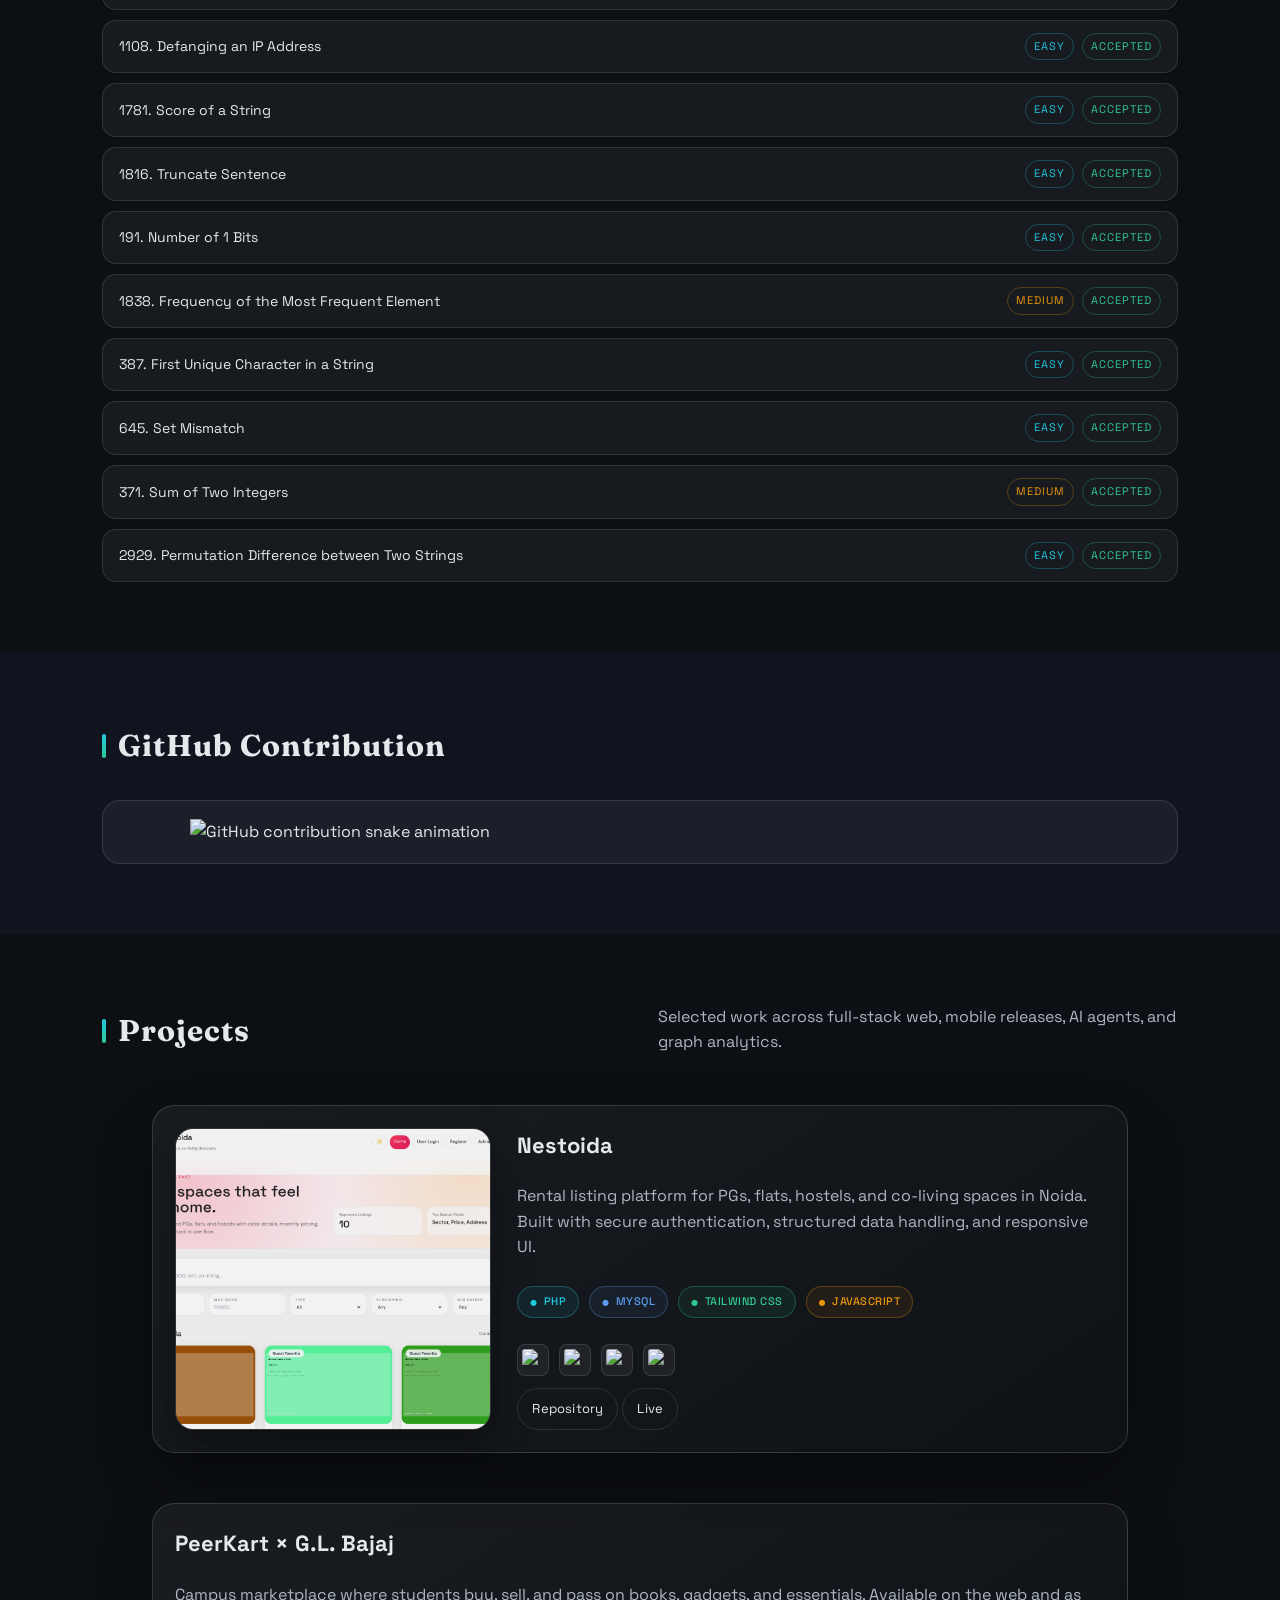
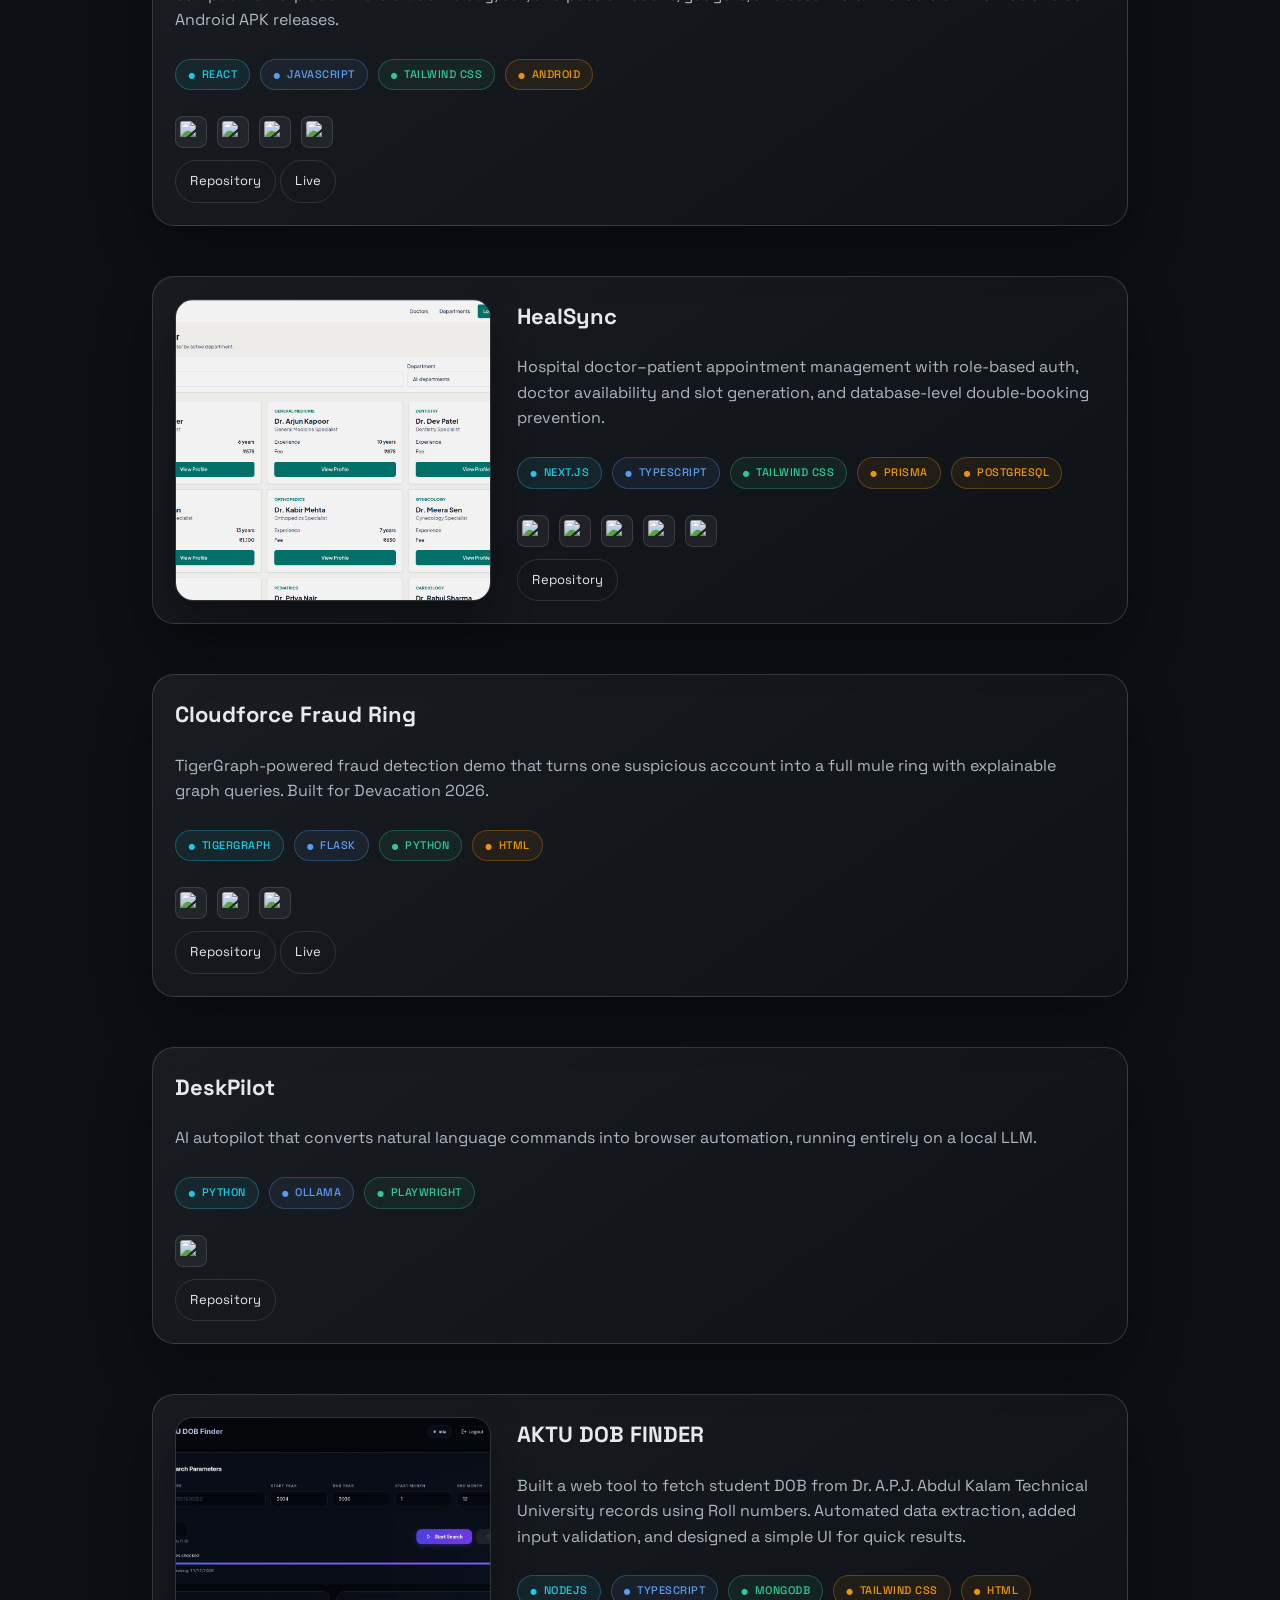
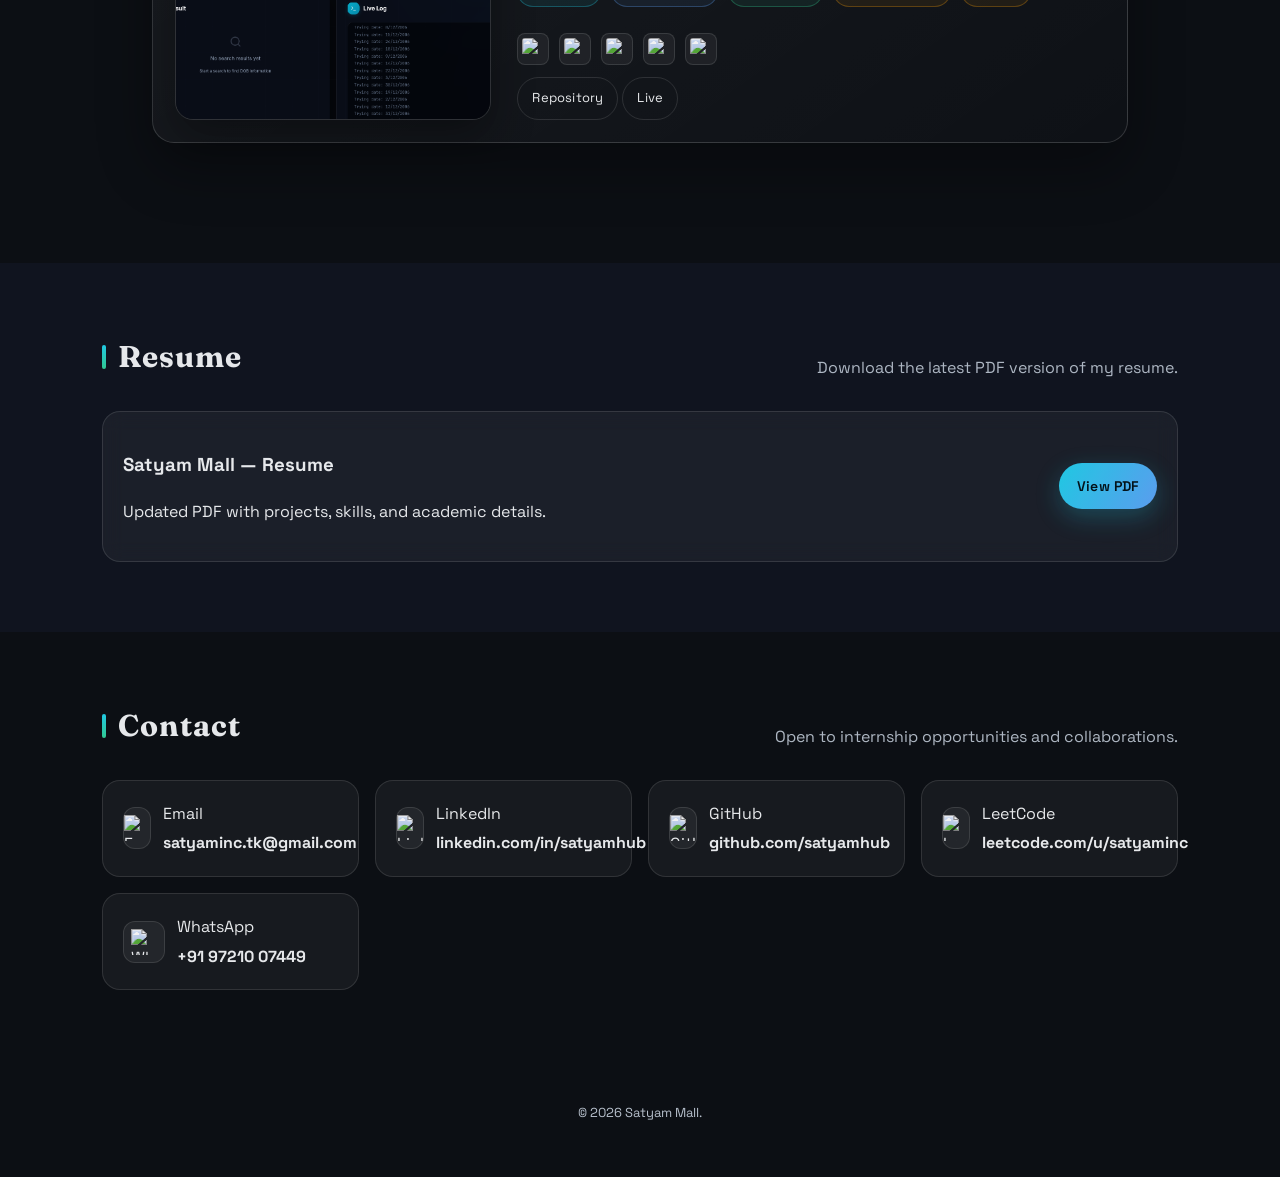
==== commit 764de475: "Add HealSync project screenshot to portfolio" ====
--- a/index.html
+++ b/index.html
@@ -460,7 +460,12 @@
           </div>
         </div>
 
-        <div class="project-card no-shot">
+        <div class="project-card">
+          <img
+            class="project-shot"
+            src="healsync.png"
+            alt="HealSync doctor appointment management screenshot"
+          />
           <div class="project-body">
             <h3>HealSync</h3>
             <p>
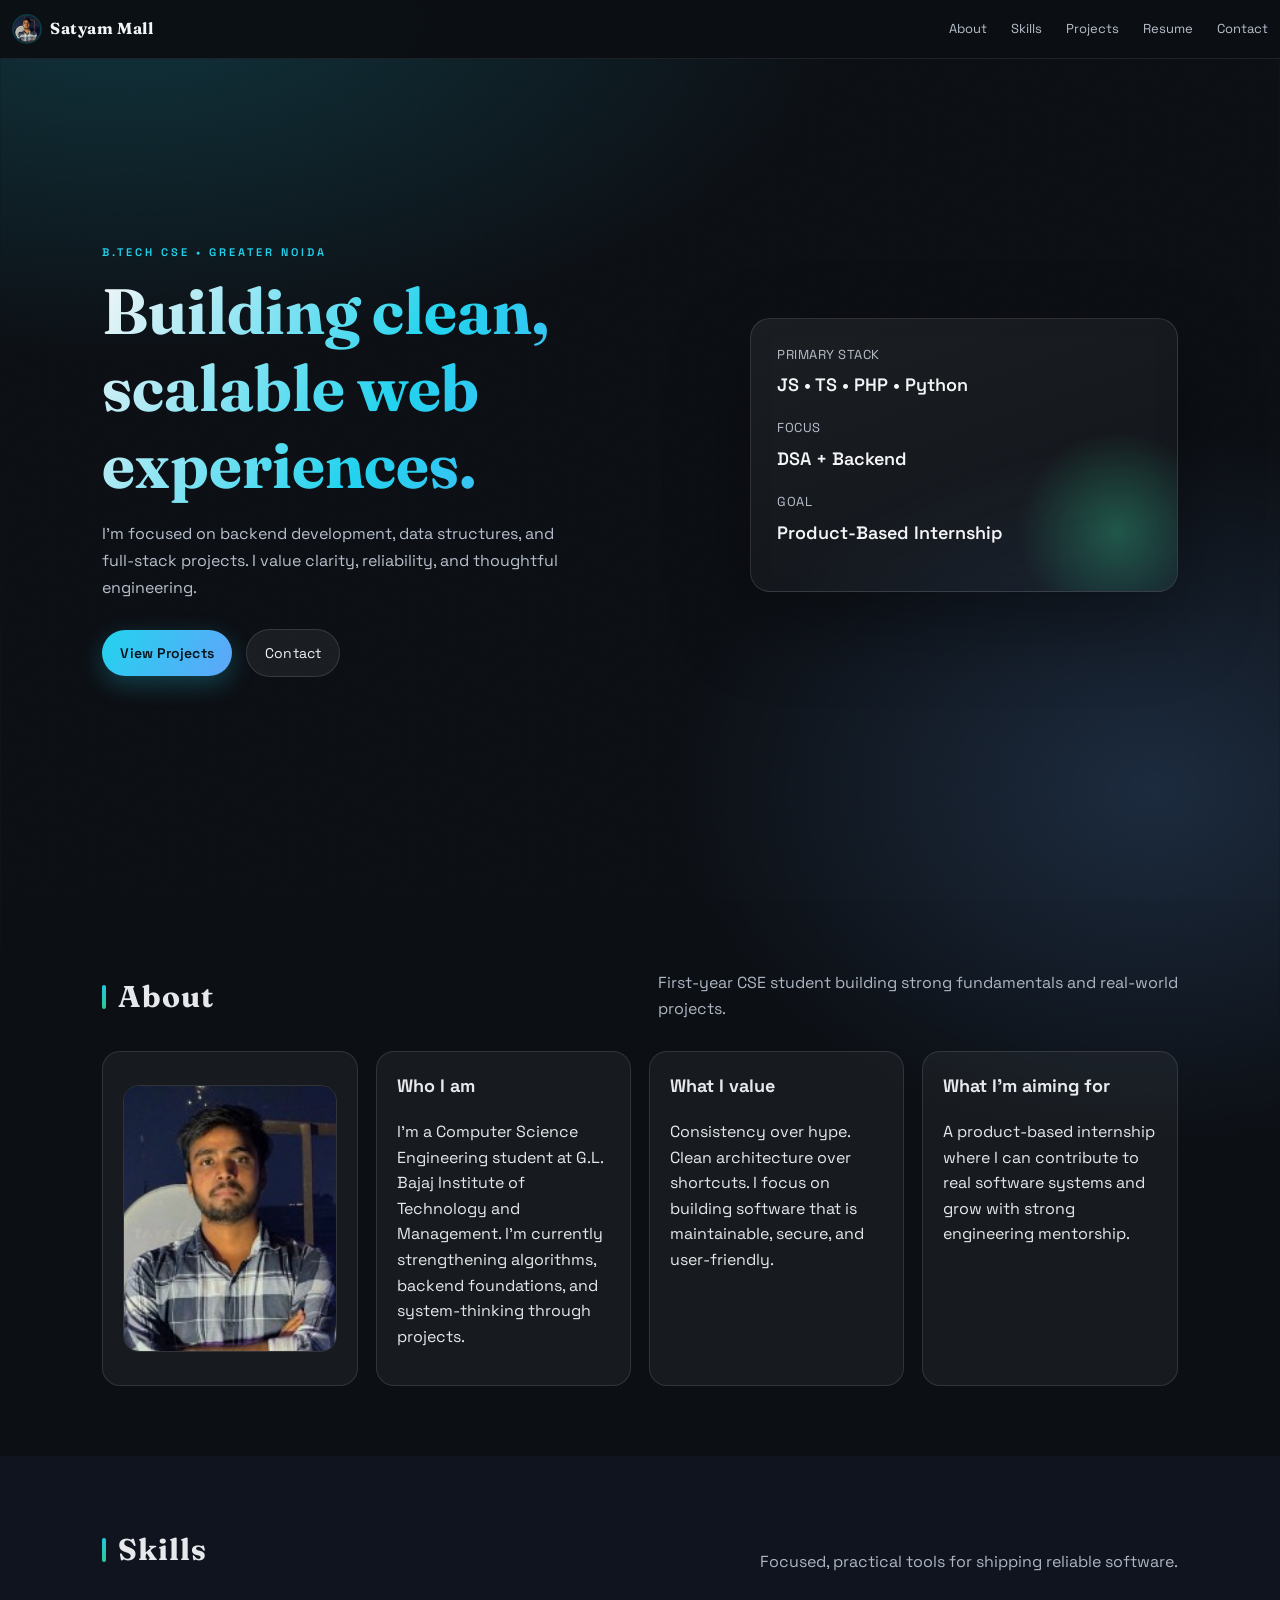
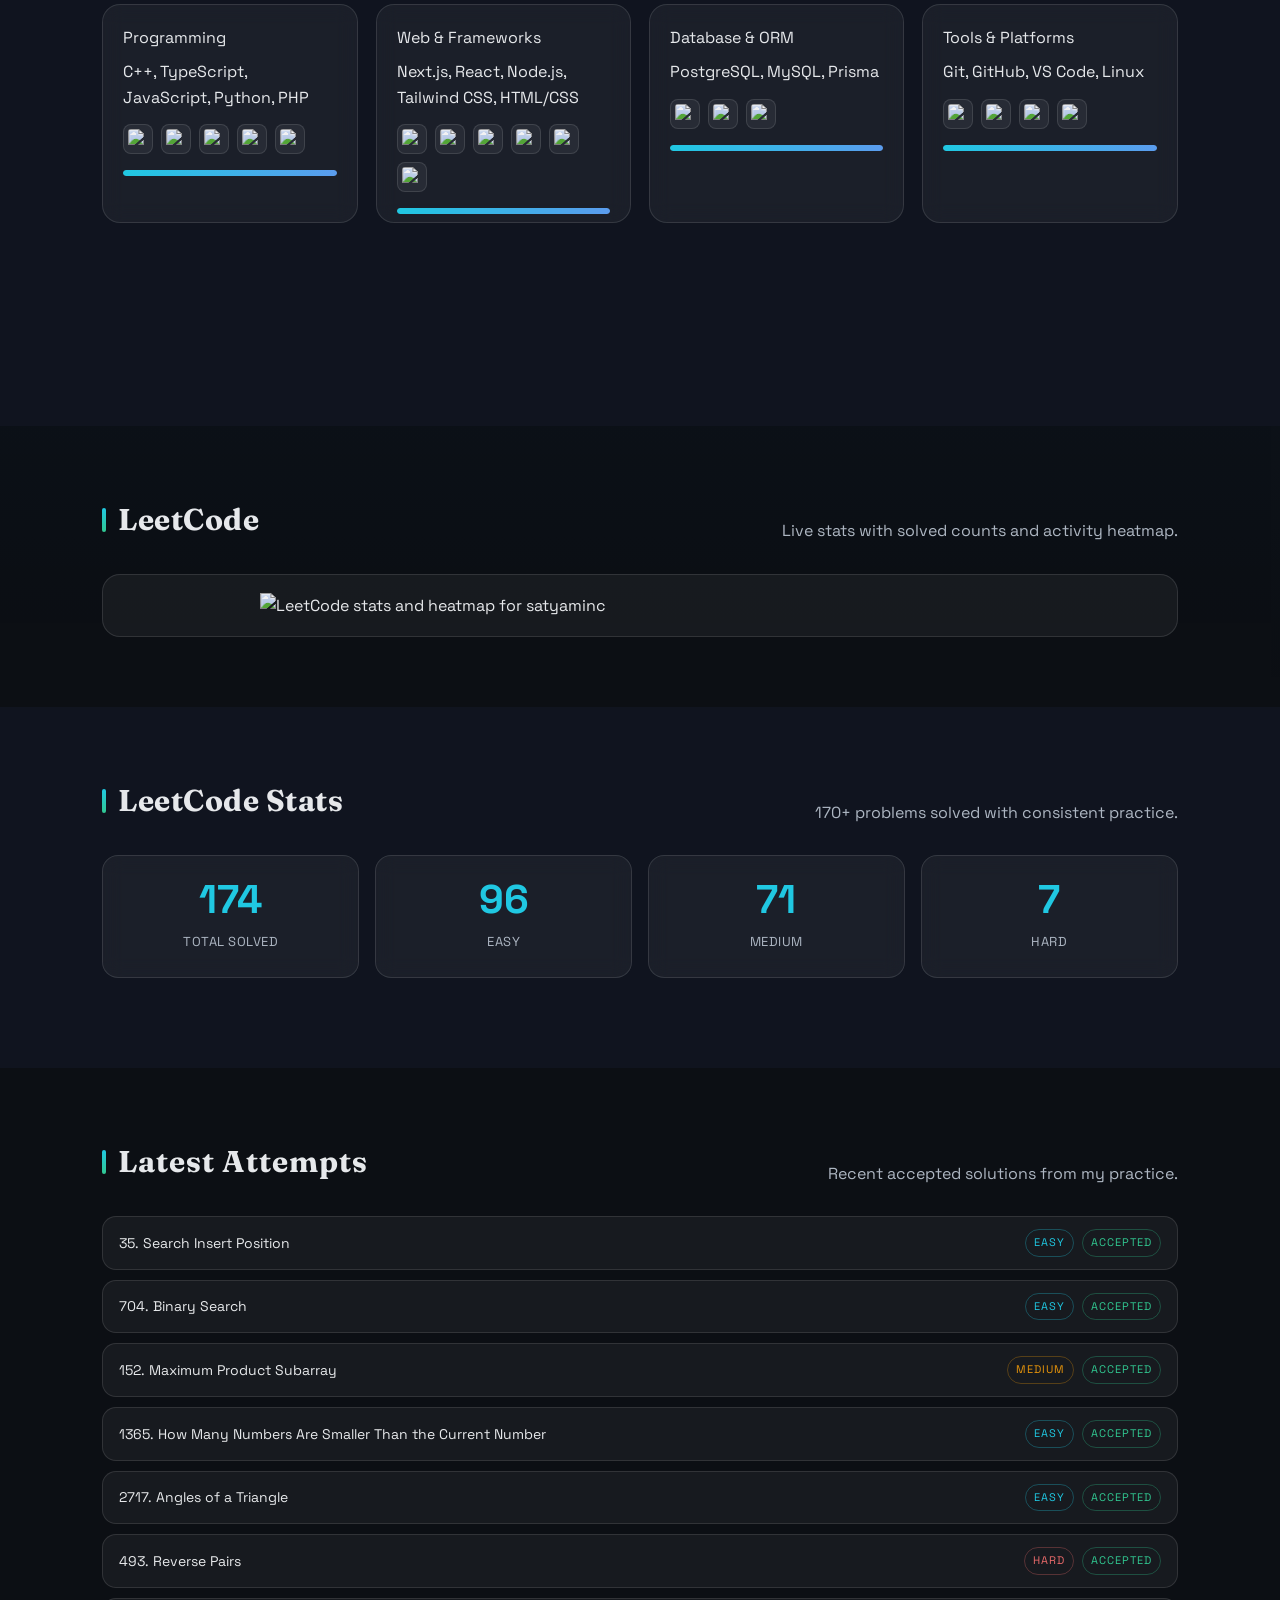
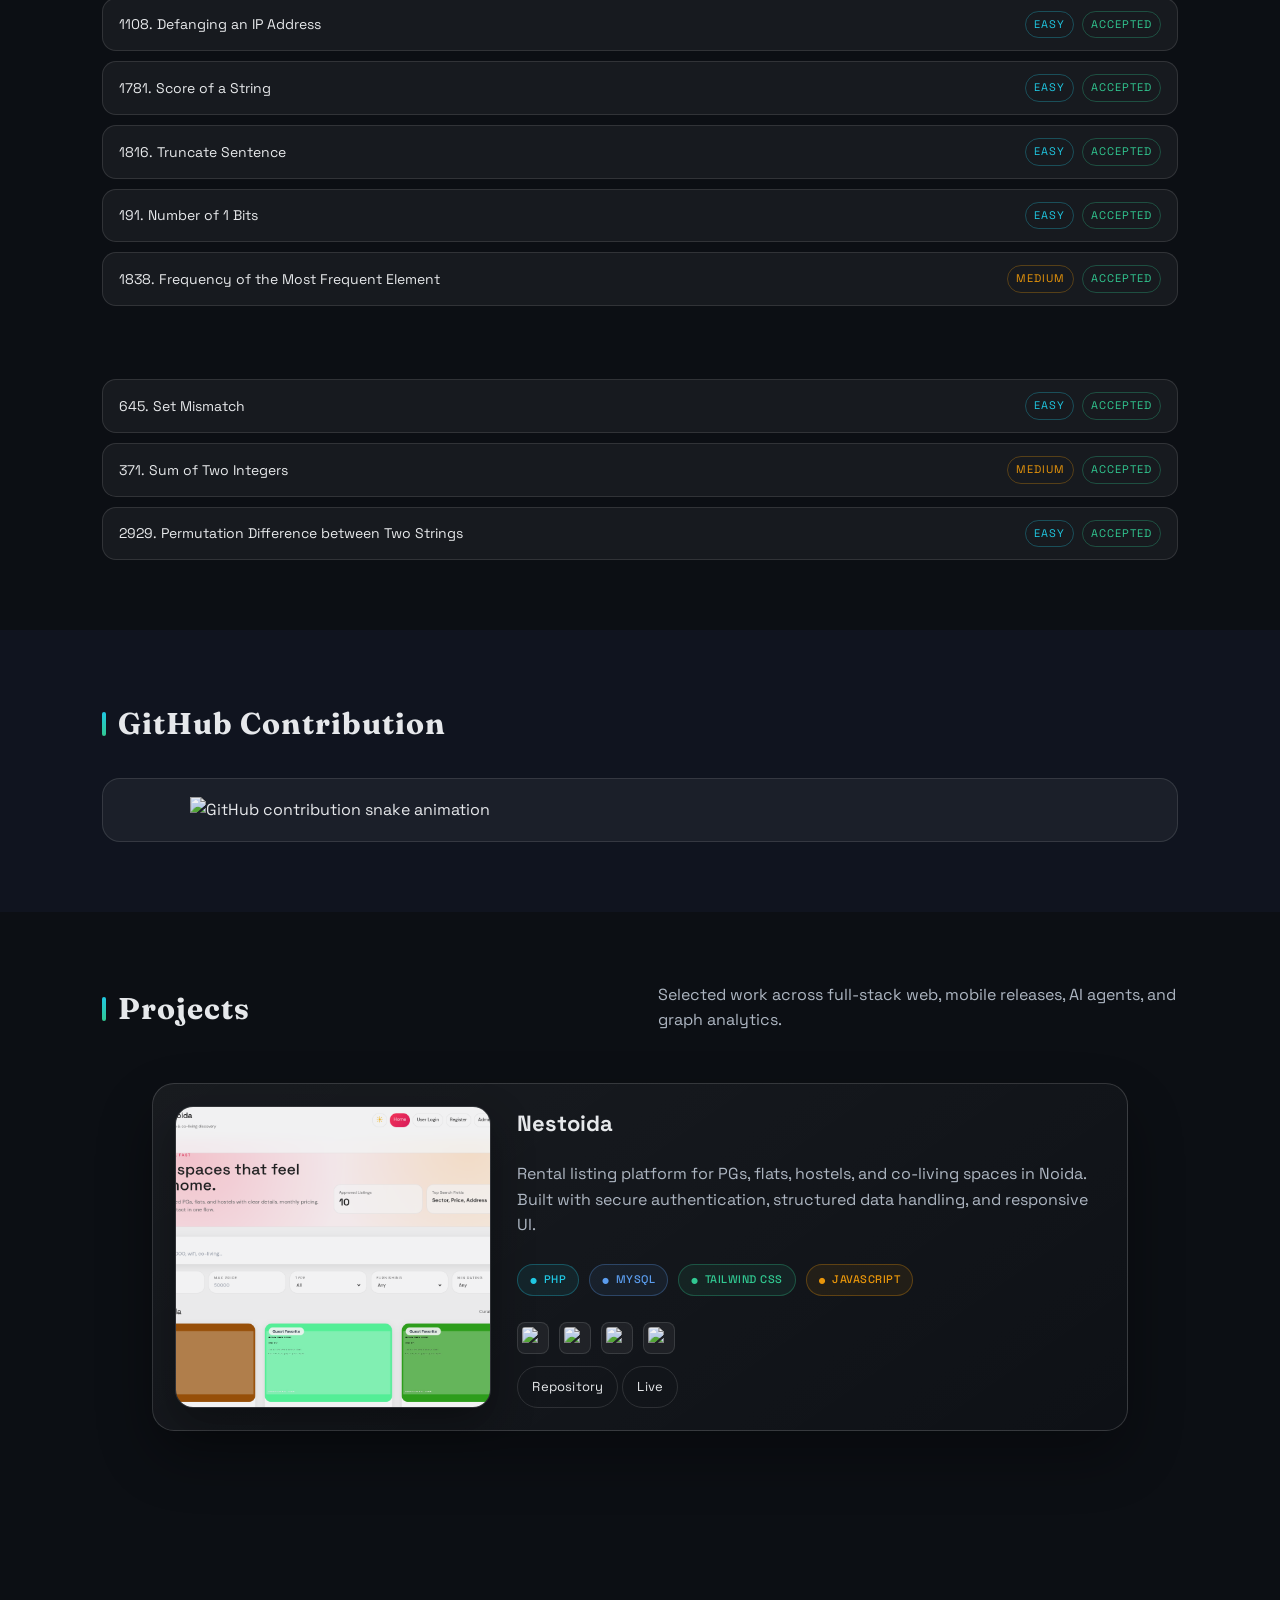
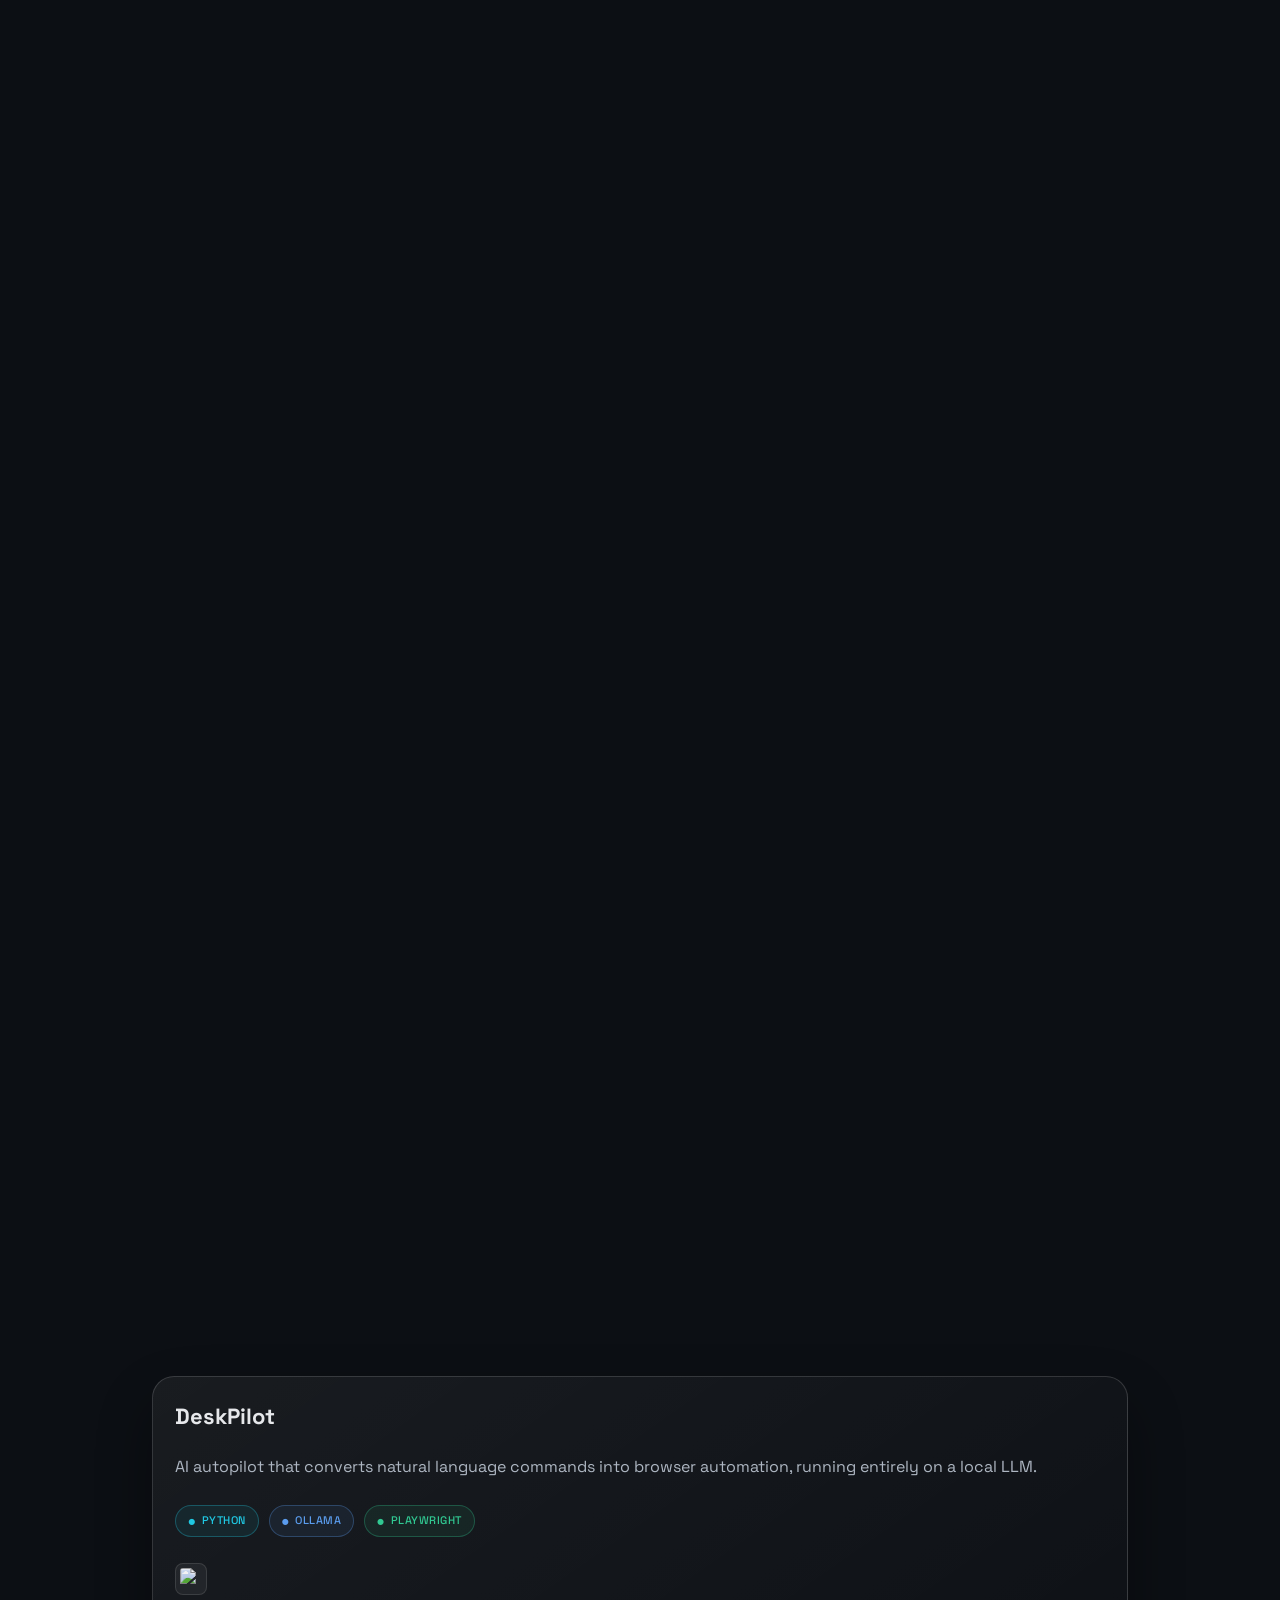
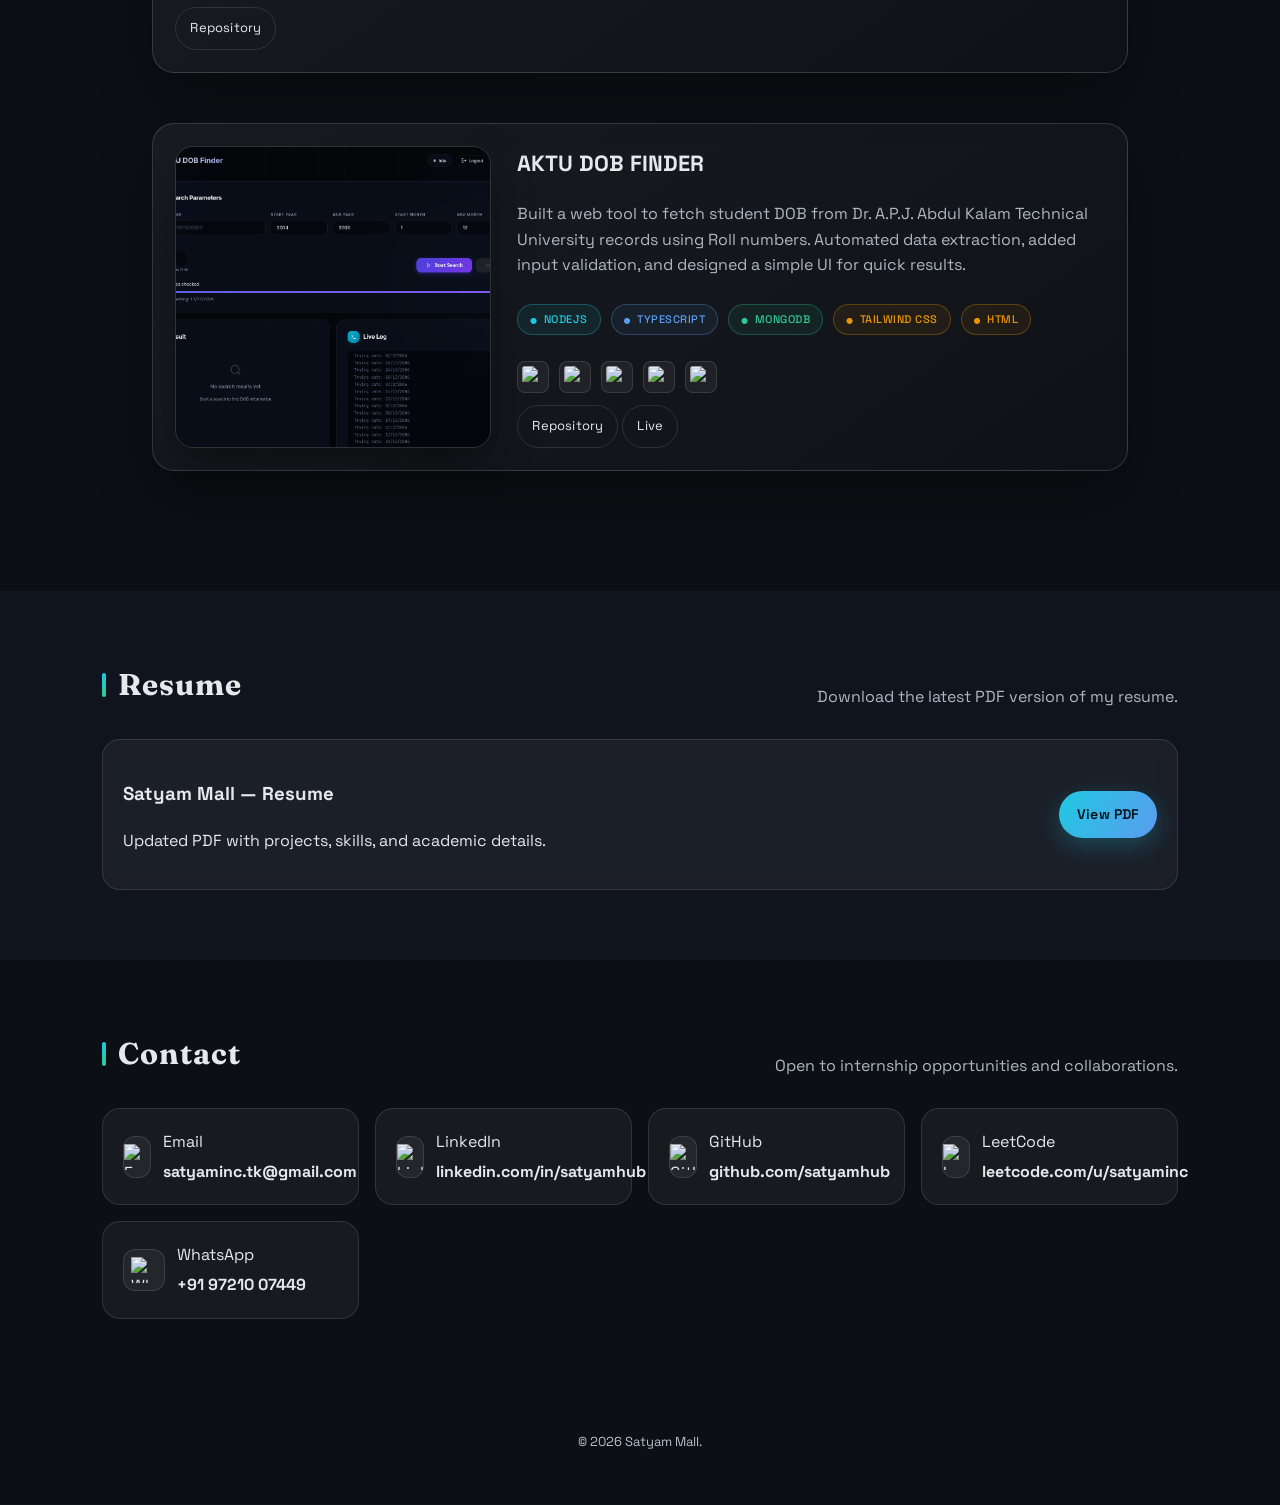
==== commit 782aa97f: "Add PeerKart project screenshot to portfolio" ====
--- a/index.html
+++ b/index.html
@@ -422,7 +422,13 @@
           </div>
         </div>
 
-        <div class="project-card no-shot">
+        <div class="project-card">
+          <img
+            class="project-shot"
+            src="peerkart.png"
+            alt="PeerKart campus marketplace mobile app screenshot"
+            style="object-position: top center;"
+          />
           <div class="project-body">
             <h3>PeerKart × G.L. Bajaj</h3>
             <p>
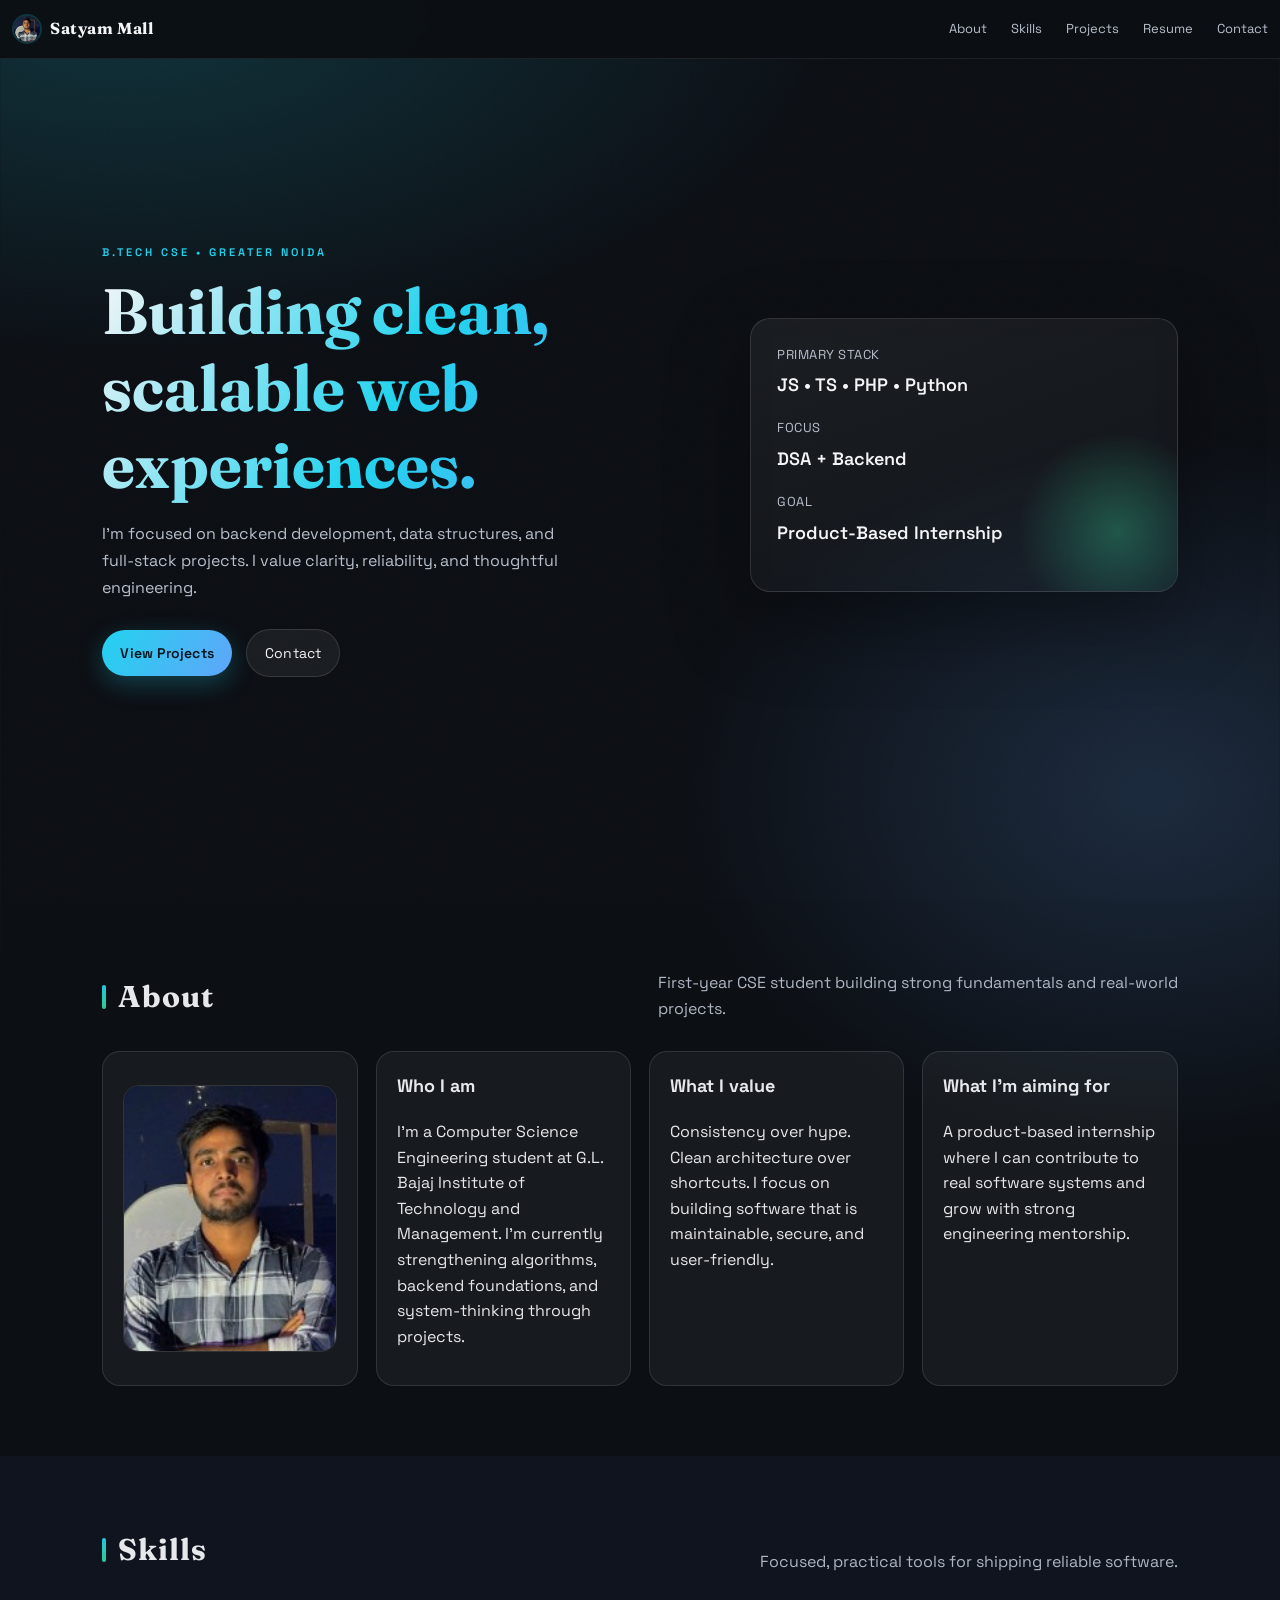
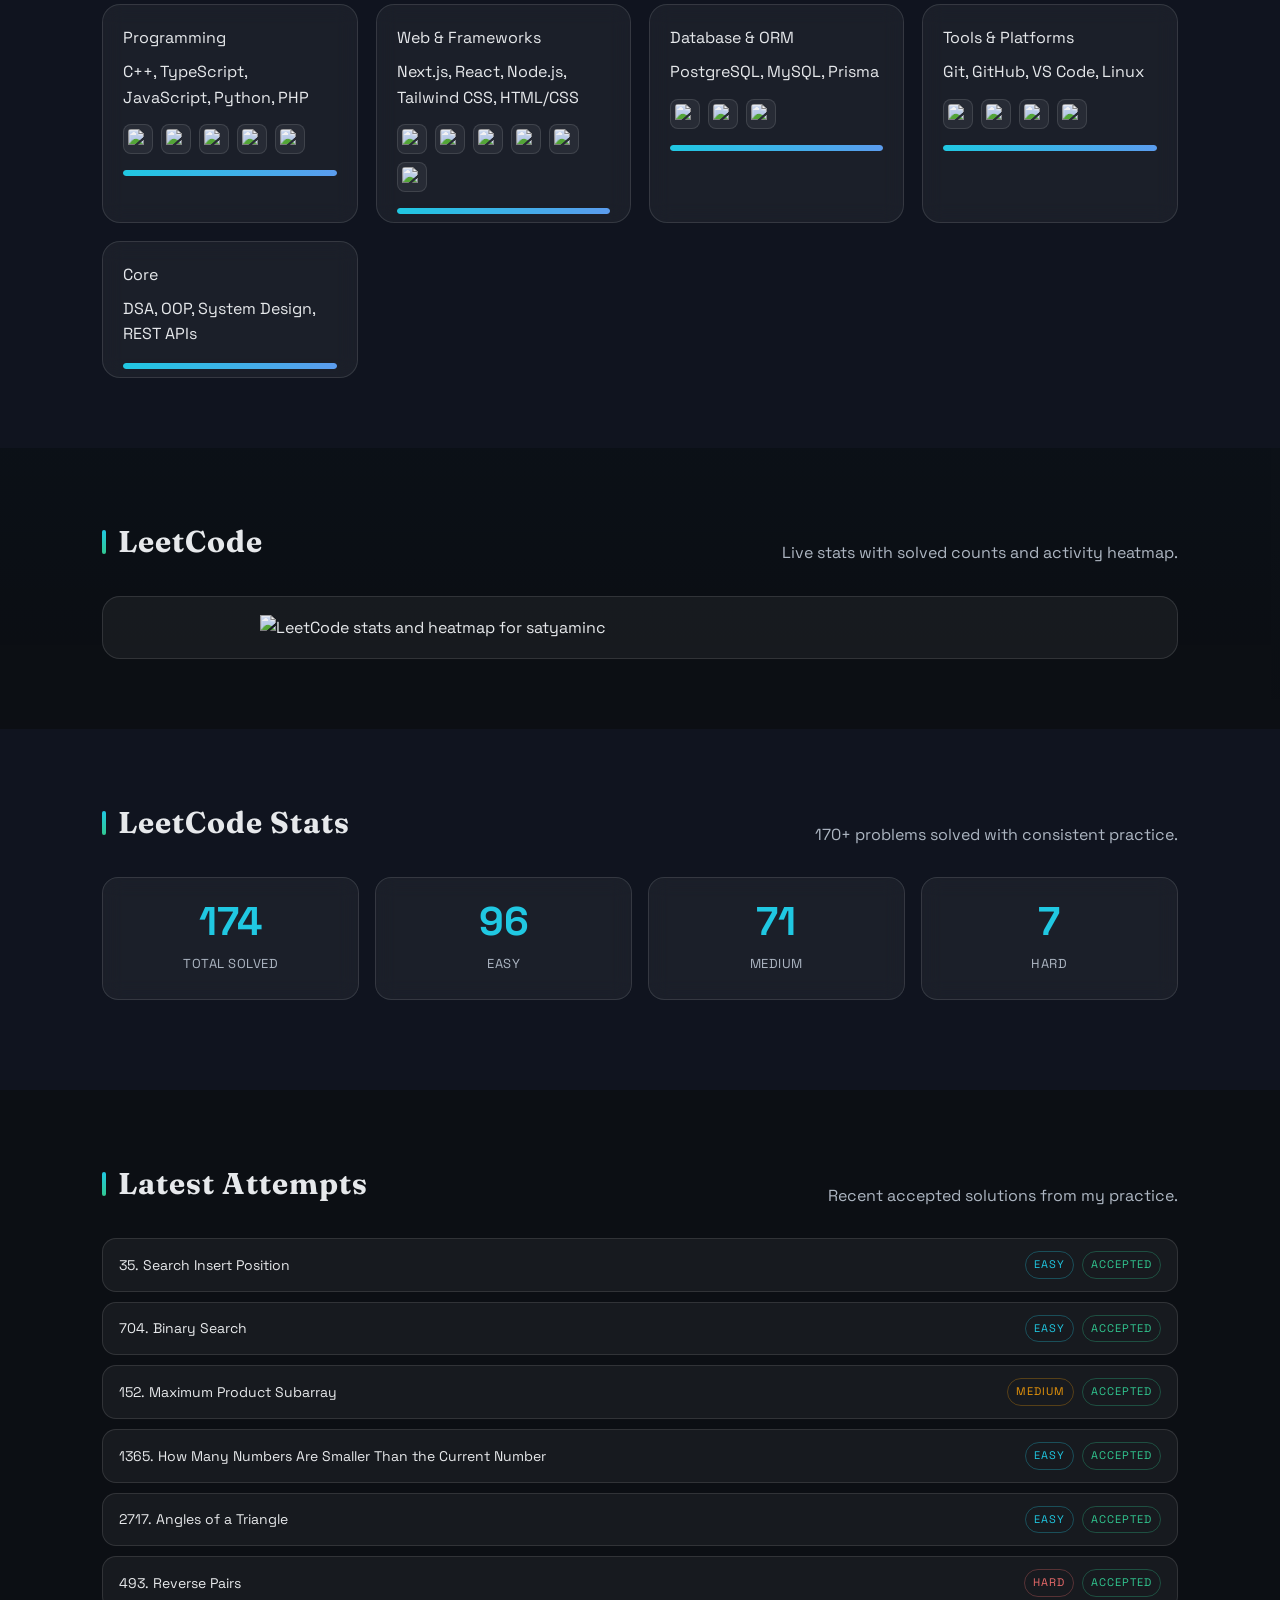
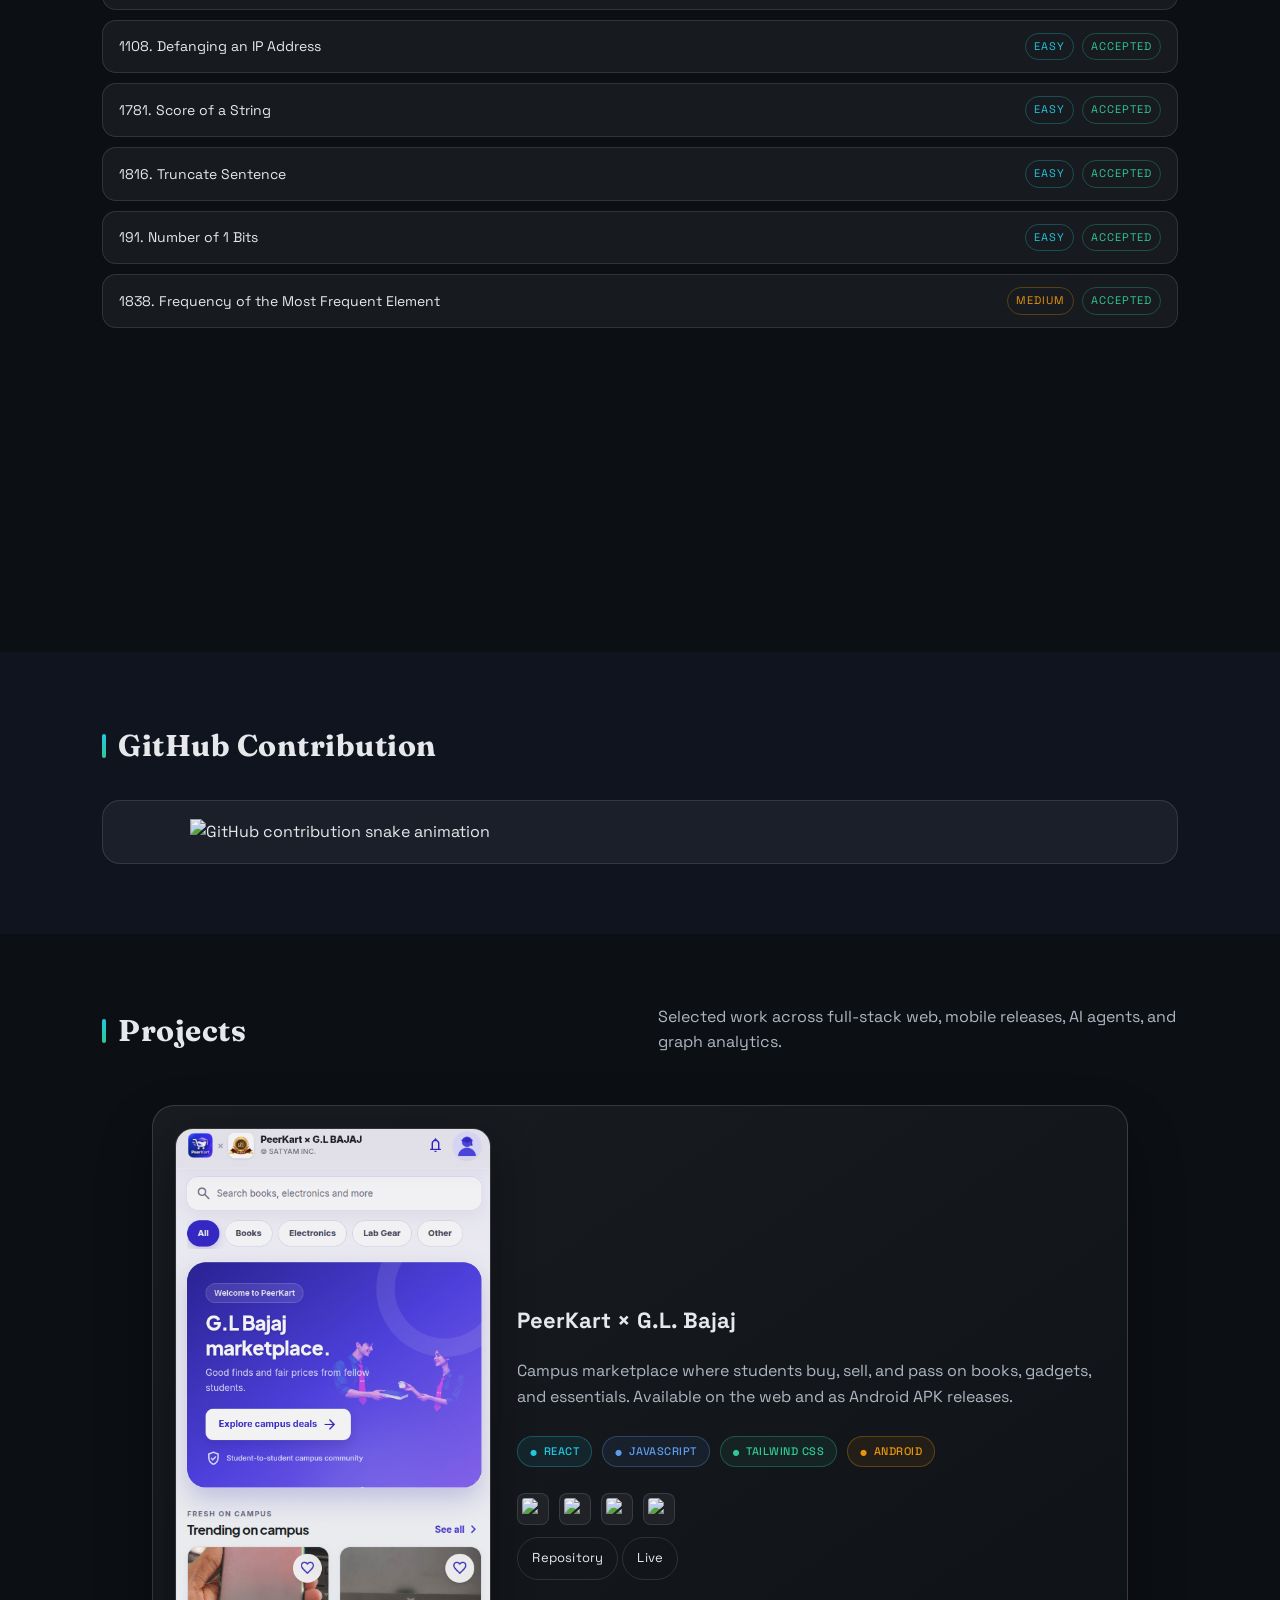
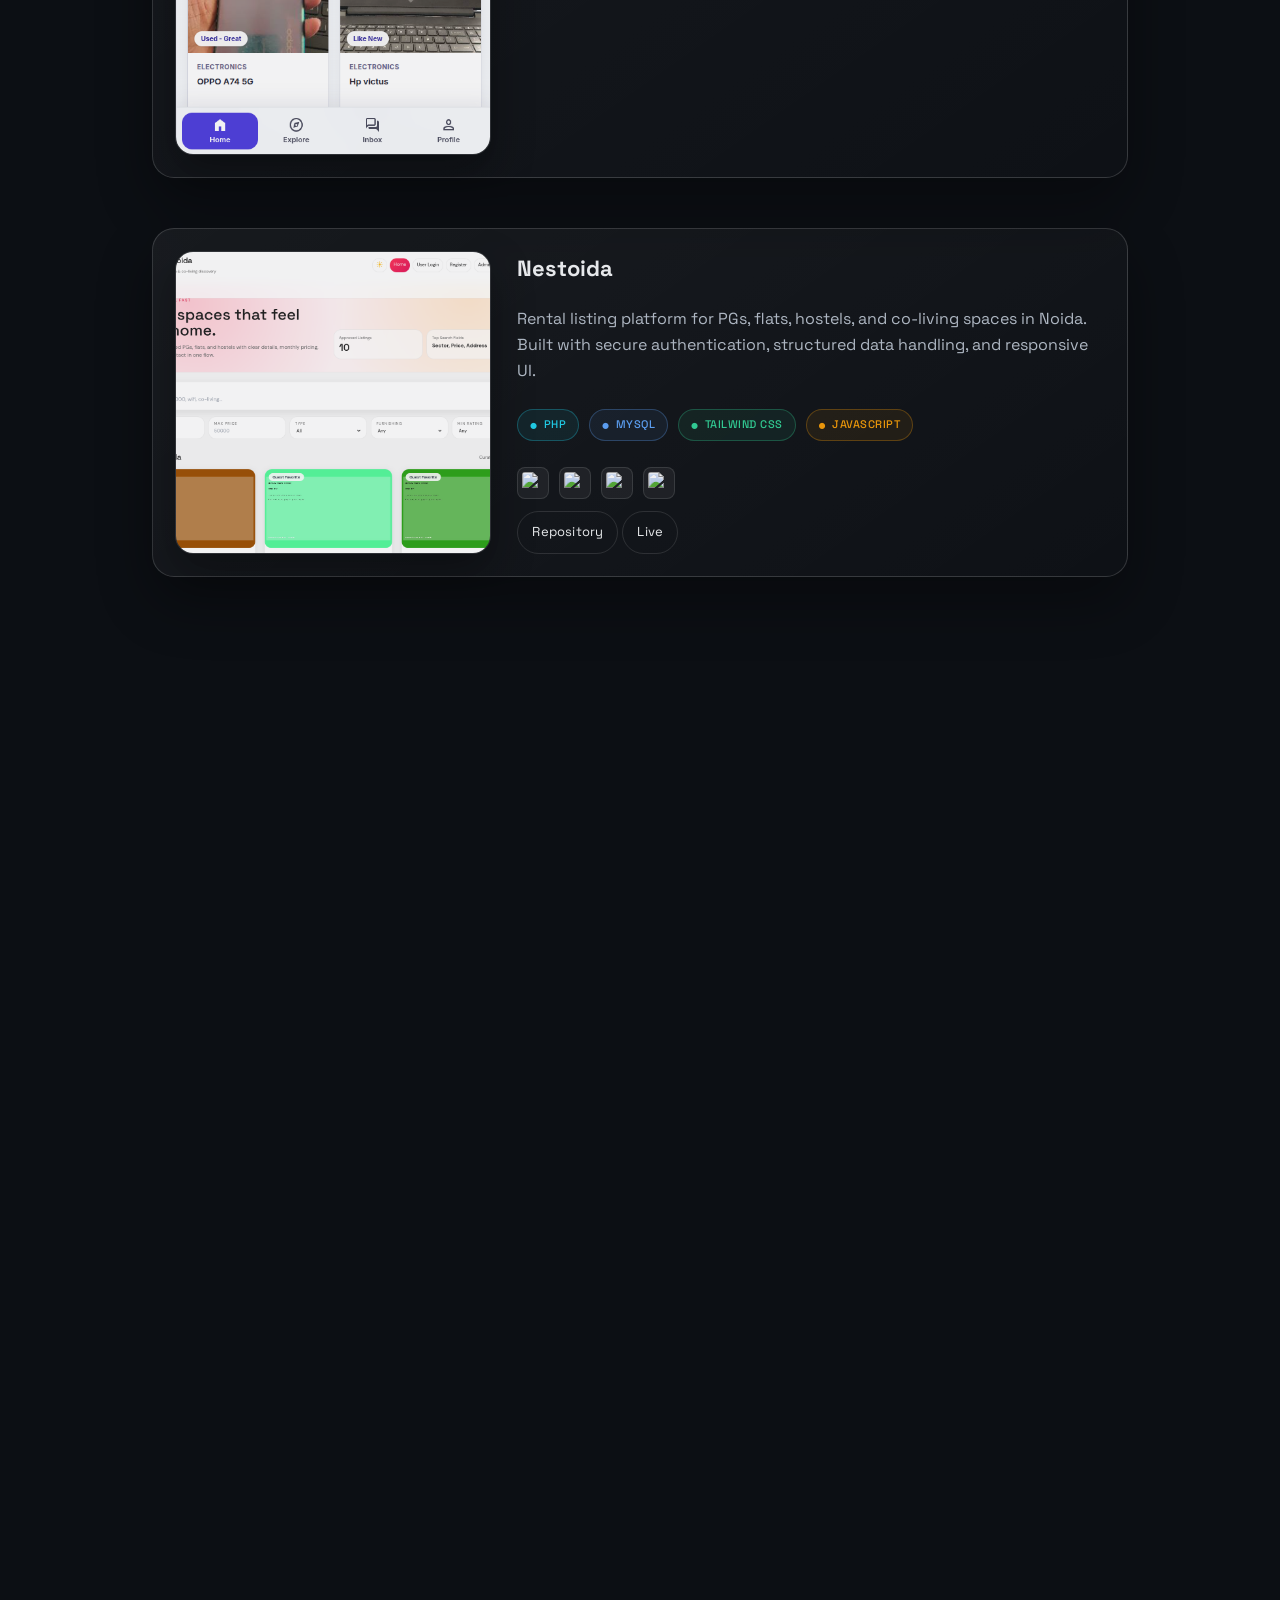
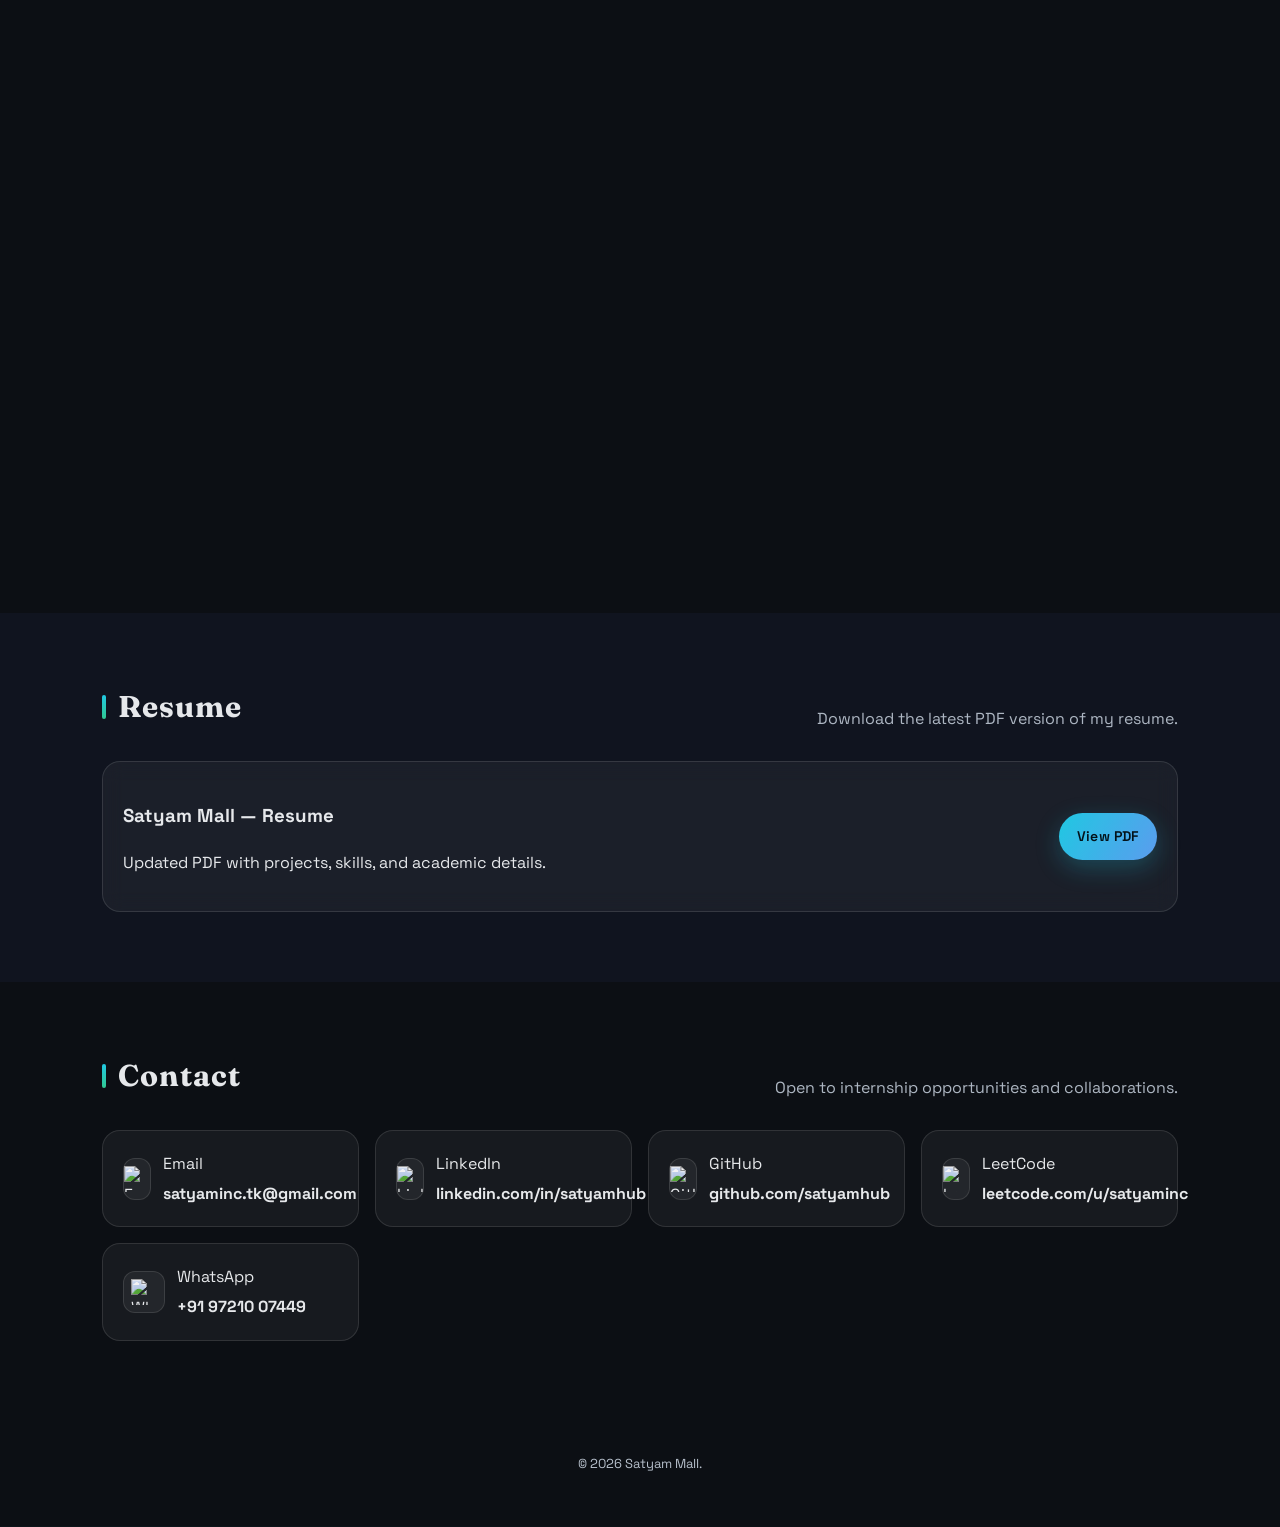
==== commit e2f51b90: "Swap project order: PeerKart first, Nestoida second" ====
--- a/index.html
+++ b/index.html
@@ -375,56 +375,6 @@
         <div class="project-card">
           <img
             class="project-shot"
-            src="nestoida_home.png"
-            alt="Nestoida homepage screenshot"
-          />
-          <div class="project-body">
-            <h3>Nestoida</h3>
-            <p>
-              Rental listing platform for PGs, flats, hostels, and co‑living
-              spaces in Noida. Built with secure authentication, structured data
-              handling, and responsive UI.
-            </p>
-            <div class="chips">
-              <span>PHP</span>
-              <span>MySQL</span>
-              <span>Tailwind CSS</span>
-              <span>JavaScript</span>
-            </div>
-            <div class="tech-logos" aria-label="Tech logos">
-              <img src="https://skillicons.dev/icons?i=php" alt="PHP" />
-              <img src="https://skillicons.dev/icons?i=mysql" alt="MySQL" />
-              <img
-                src="https://skillicons.dev/icons?i=tailwind"
-                alt="Tailwind CSS"
-              />
-              <img
-                src="https://skillicons.dev/icons?i=javascript"
-                alt="JavaScript"
-              />
-            </div>
-            <div class="project-links">
-              <a
-                class="btn small"
-                href="https://github.com/satyamhub/Nestoida"
-                target="_blank"
-                rel="noopener"
-                >Repository</a
-              >
-              <a
-                class="btn small"
-                href="https://nestoida.me"
-                target="_blank"
-                rel="noopener"
-                >Live</a
-              >
-            </div>
-          </div>
-        </div>
-
-        <div class="project-card">
-          <img
-            class="project-shot"
             src="peerkart.png"
             alt="PeerKart campus marketplace mobile app screenshot"
             style="object-position: top center;"
@@ -458,6 +408,56 @@
               <a
                 class="btn small"
                 href="https://glbpeerkart.netlify.app"
+                target="_blank"
+                rel="noopener"
+                >Live</a
+              >
+            </div>
+          </div>
+        </div>
+
+        <div class="project-card">
+          <img
+            class="project-shot"
+            src="nestoida_home.png"
+            alt="Nestoida homepage screenshot"
+          />
+          <div class="project-body">
+            <h3>Nestoida</h3>
+            <p>
+              Rental listing platform for PGs, flats, hostels, and co‑living
+              spaces in Noida. Built with secure authentication, structured data
+              handling, and responsive UI.
+            </p>
+            <div class="chips">
+              <span>PHP</span>
+              <span>MySQL</span>
+              <span>Tailwind CSS</span>
+              <span>JavaScript</span>
+            </div>
+            <div class="tech-logos" aria-label="Tech logos">
+              <img src="https://skillicons.dev/icons?i=php" alt="PHP" />
+              <img src="https://skillicons.dev/icons?i=mysql" alt="MySQL" />
+              <img
+                src="https://skillicons.dev/icons?i=tailwind"
+                alt="Tailwind CSS"
+              />
+              <img
+                src="https://skillicons.dev/icons?i=javascript"
+                alt="JavaScript"
+              />
+            </div>
+            <div class="project-links">
+              <a
+                class="btn small"
+                href="https://github.com/satyamhub/Nestoida"
+                target="_blank"
+                rel="noopener"
+                >Repository</a
+              >
+              <a
+                class="btn small"
+                href="https://nestoida.me"
                 target="_blank"
                 rel="noopener"
                 >Live</a
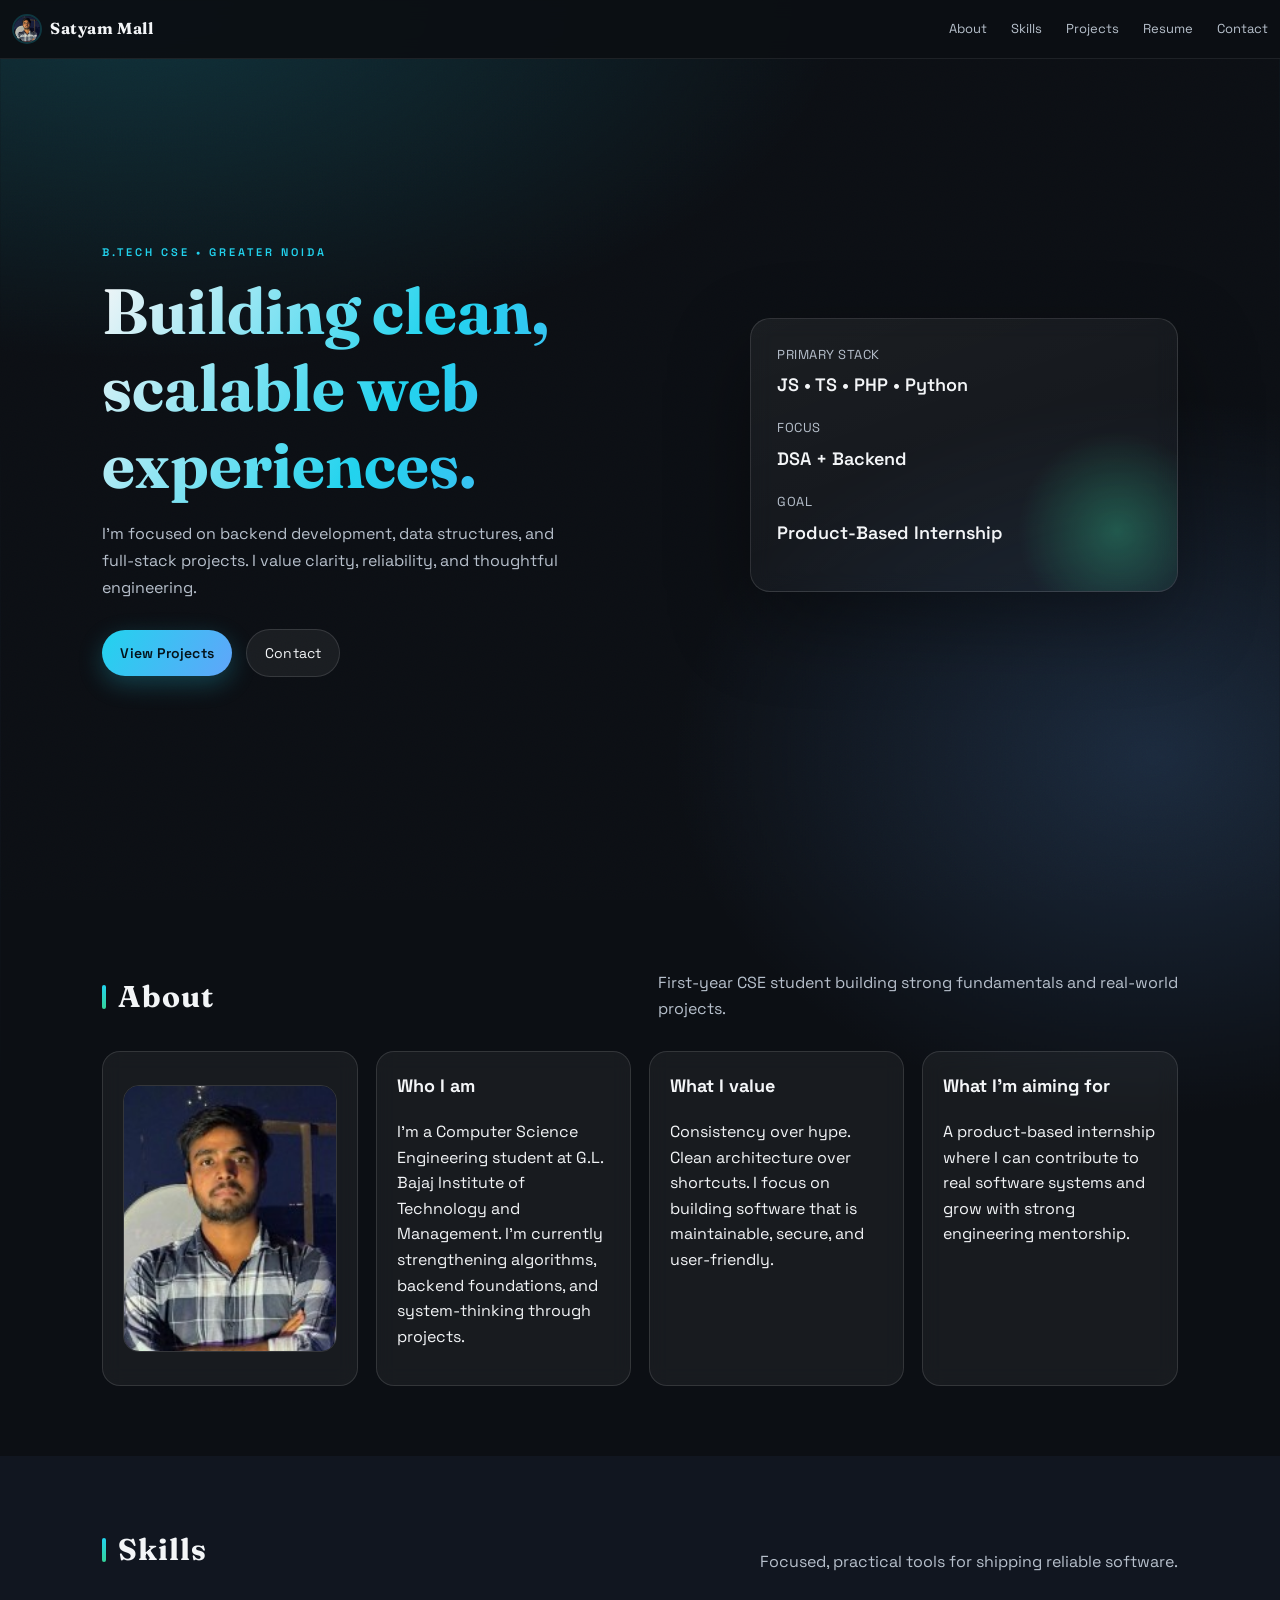
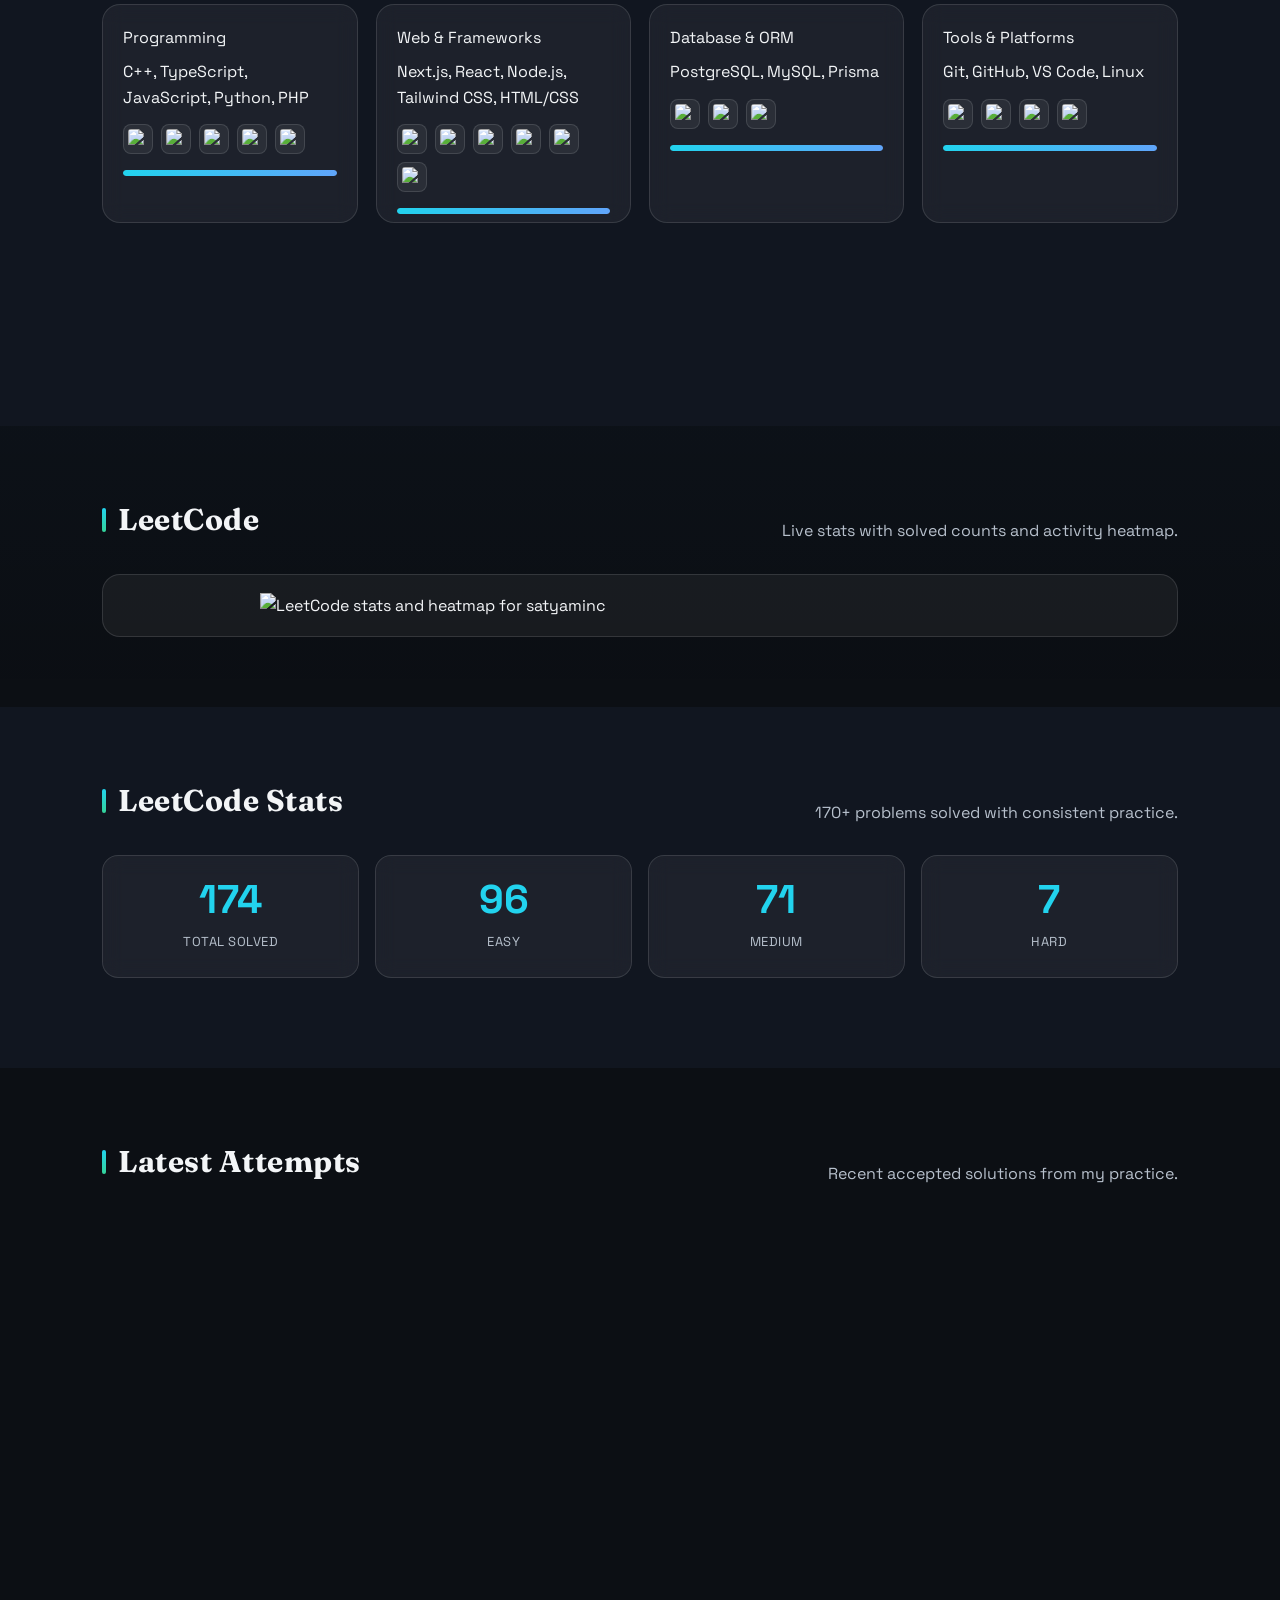
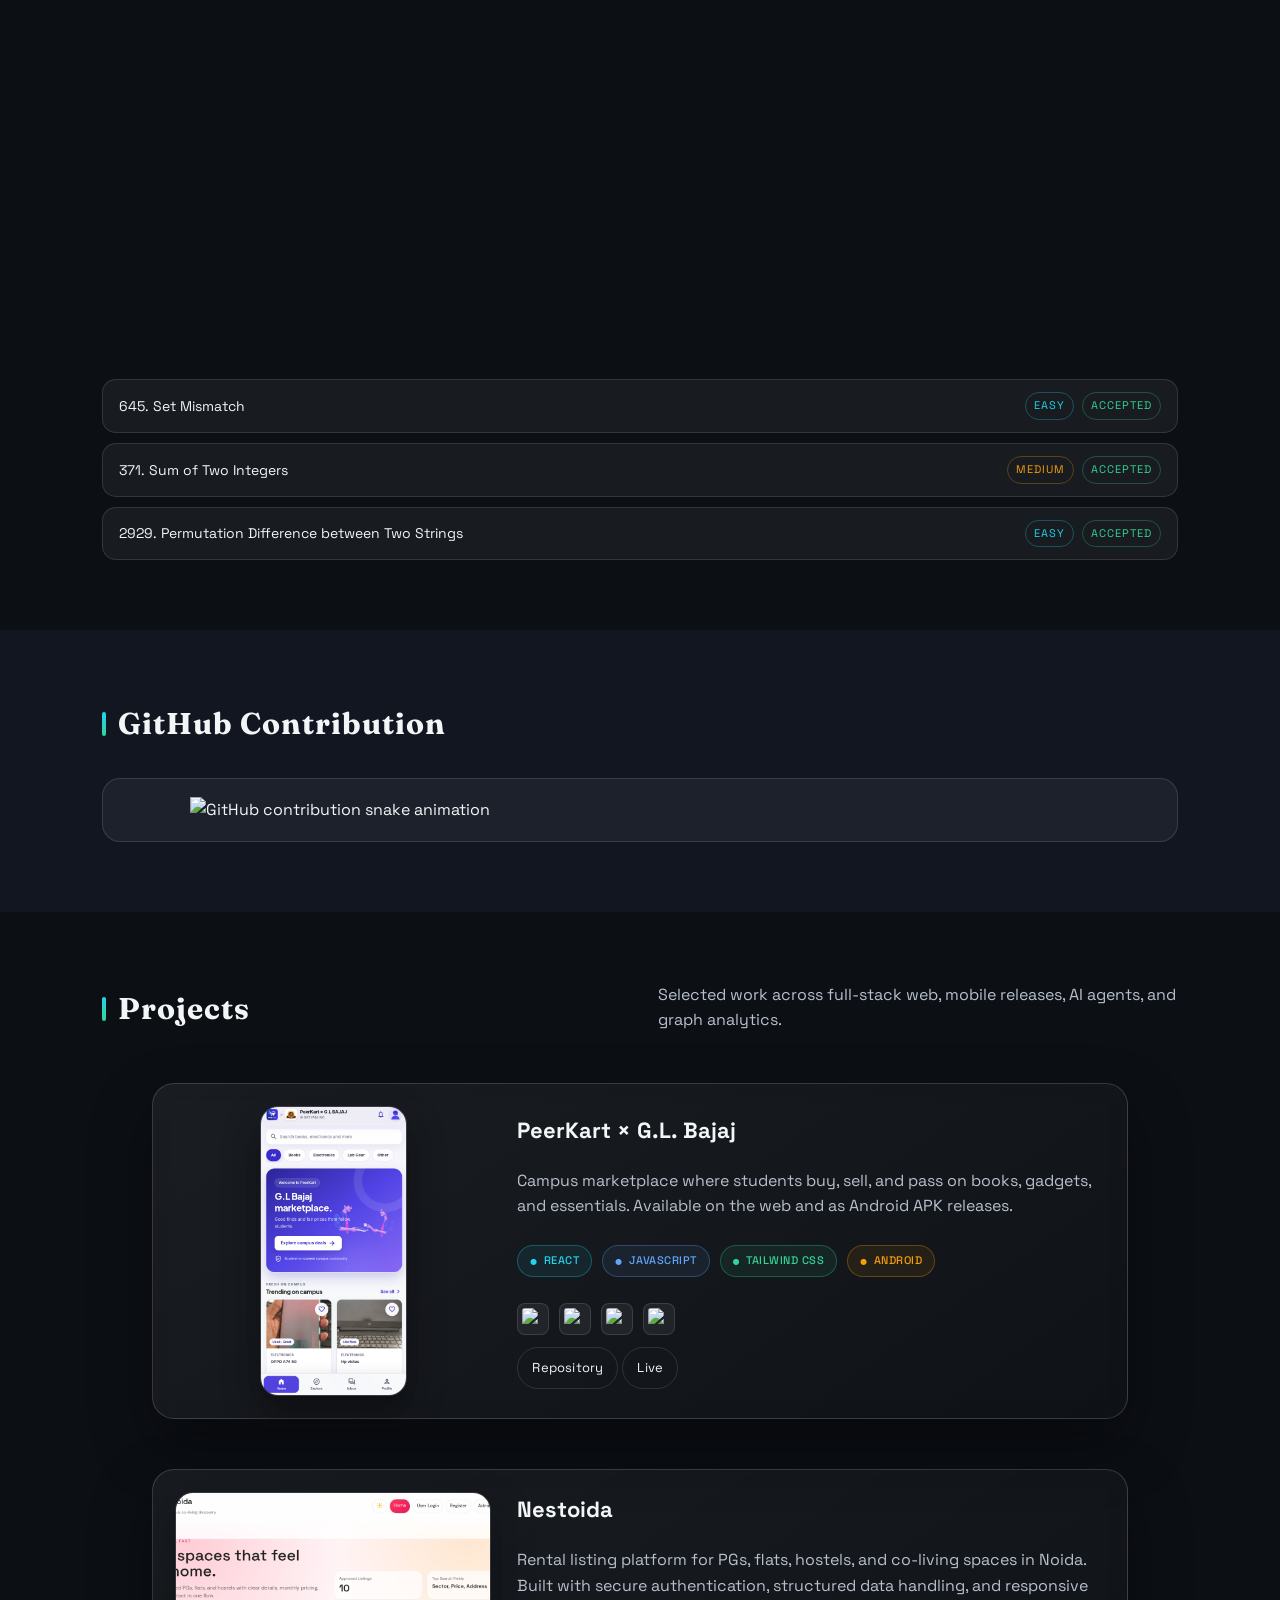
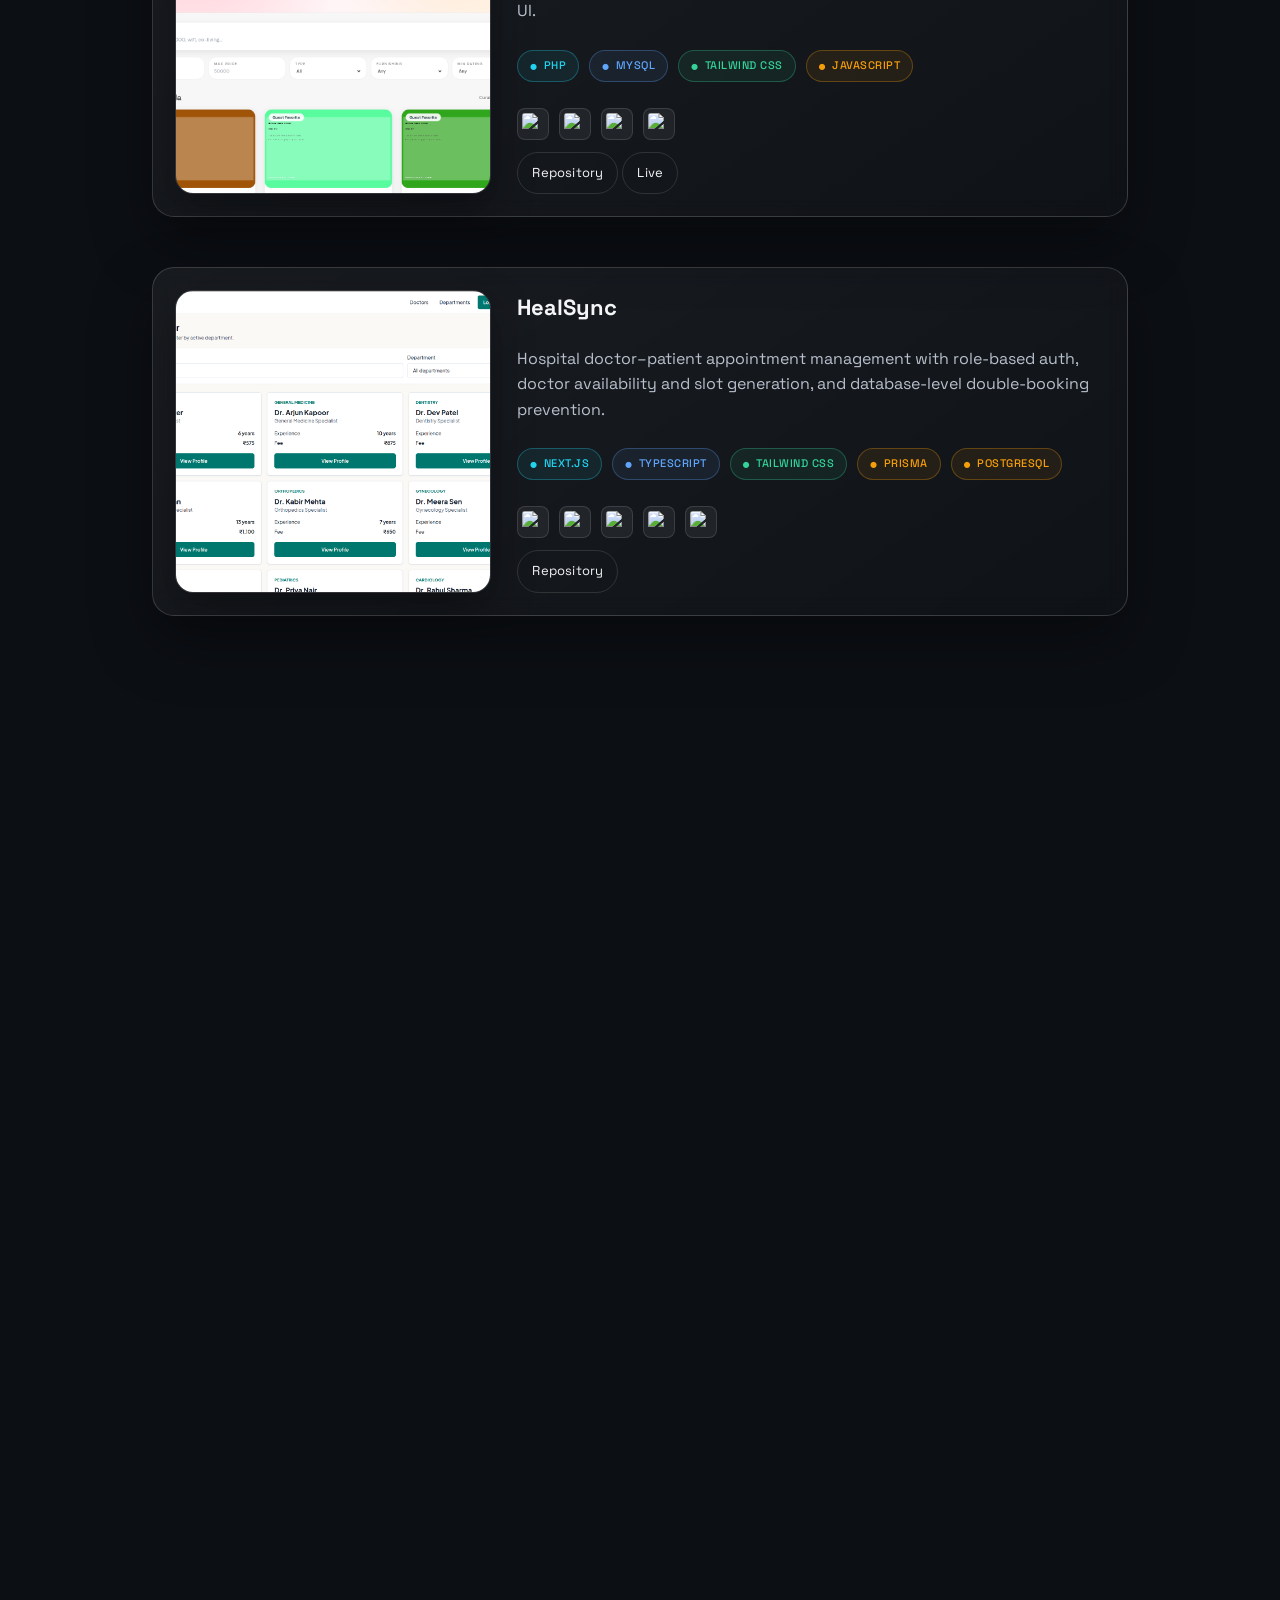
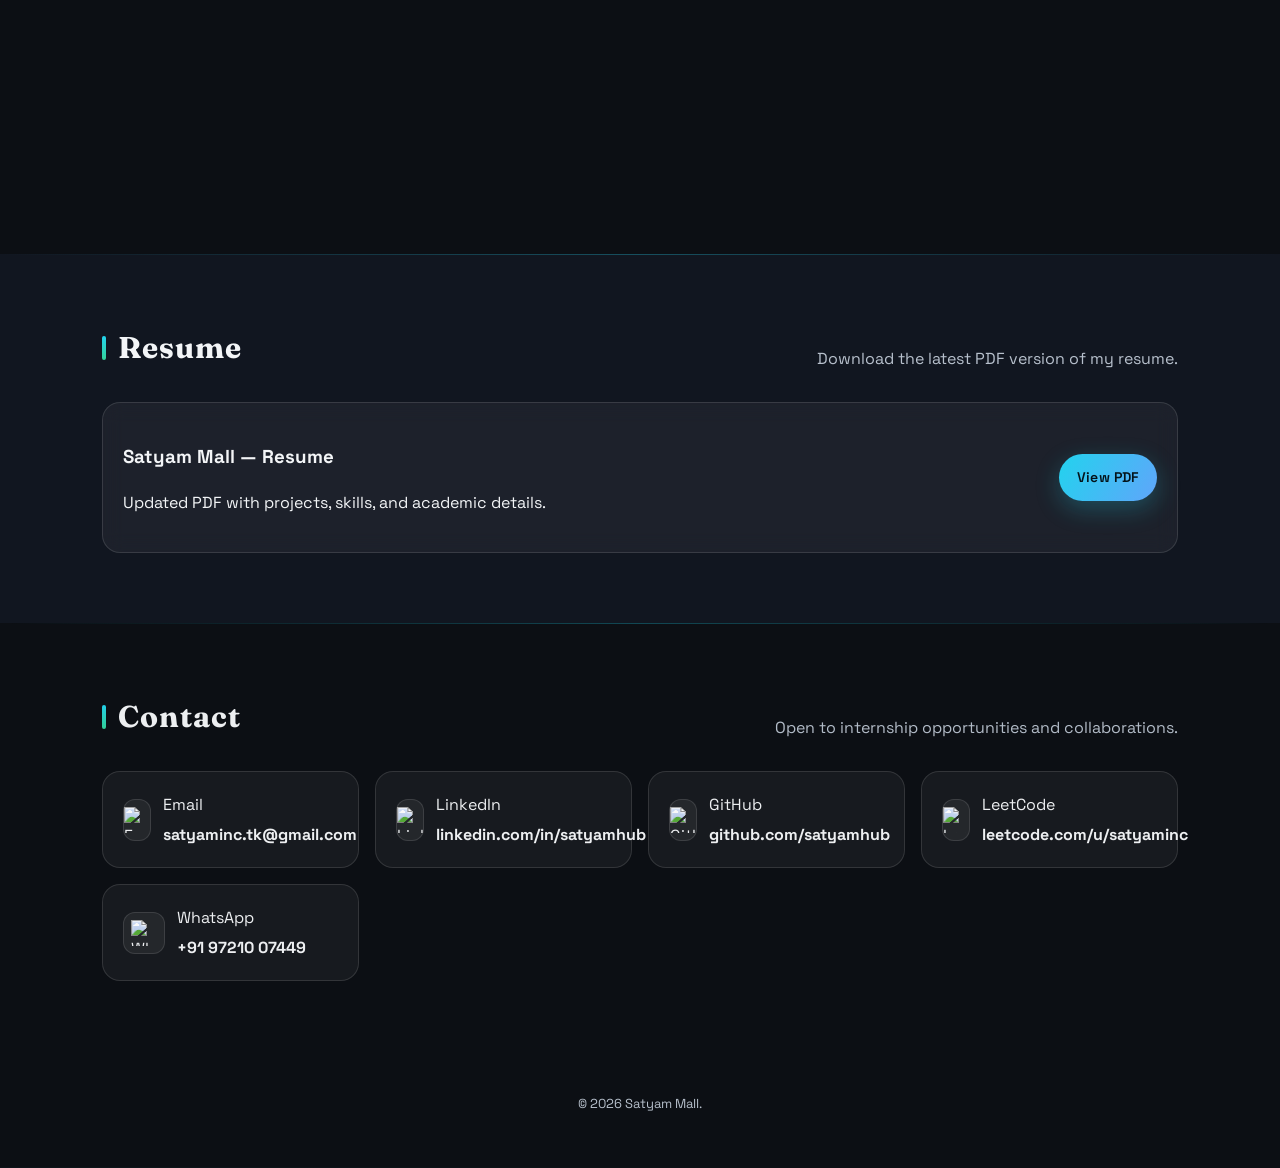
==== commit a207ad4b: "Fit PeerKart mobile screenshot to card without cropping" ====
--- a/index.html
+++ b/index.html
@@ -374,10 +374,9 @@
         </div>
         <div class="project-card">
           <img
-            class="project-shot"
+            class="project-shot contain"
             src="peerkart.png"
             alt="PeerKart campus marketplace mobile app screenshot"
-            style="object-position: top center;"
           />
           <div class="project-body">
             <h3>PeerKart × G.L. Bajaj</h3>
--- a/styles.css
+++ b/styles.css
@@ -722,6 +722,20 @@
   transition: all 0.3s var(--timing);
 }
 
+.project-shot.contain,
+.project-shot.mobile-shot {
+  width: auto;
+  max-width: 100%;
+  max-height: 290px;
+  height: auto;
+  object-fit: contain;
+  justify-self: center;
+  align-self: center;
+  border-radius: 18px;
+  border: 1px solid rgba(255, 255, 255, 0.15);
+  box-shadow: 0 16px 36px rgba(0, 0, 0, 0.4);
+}
+
 .project-card:hover .project-shot {
   box-shadow: 0 24px 60px rgba(34, 211, 238, 0.2);
 }
@@ -1058,6 +1072,12 @@
     width: 100%;
     height: auto;
   }
+  .project-shot.contain,
+  .project-shot.mobile-shot {
+    max-height: 360px;
+    width: auto;
+    margin: 0 auto;
+  }
 }
 
 @media (max-width: 600px) {
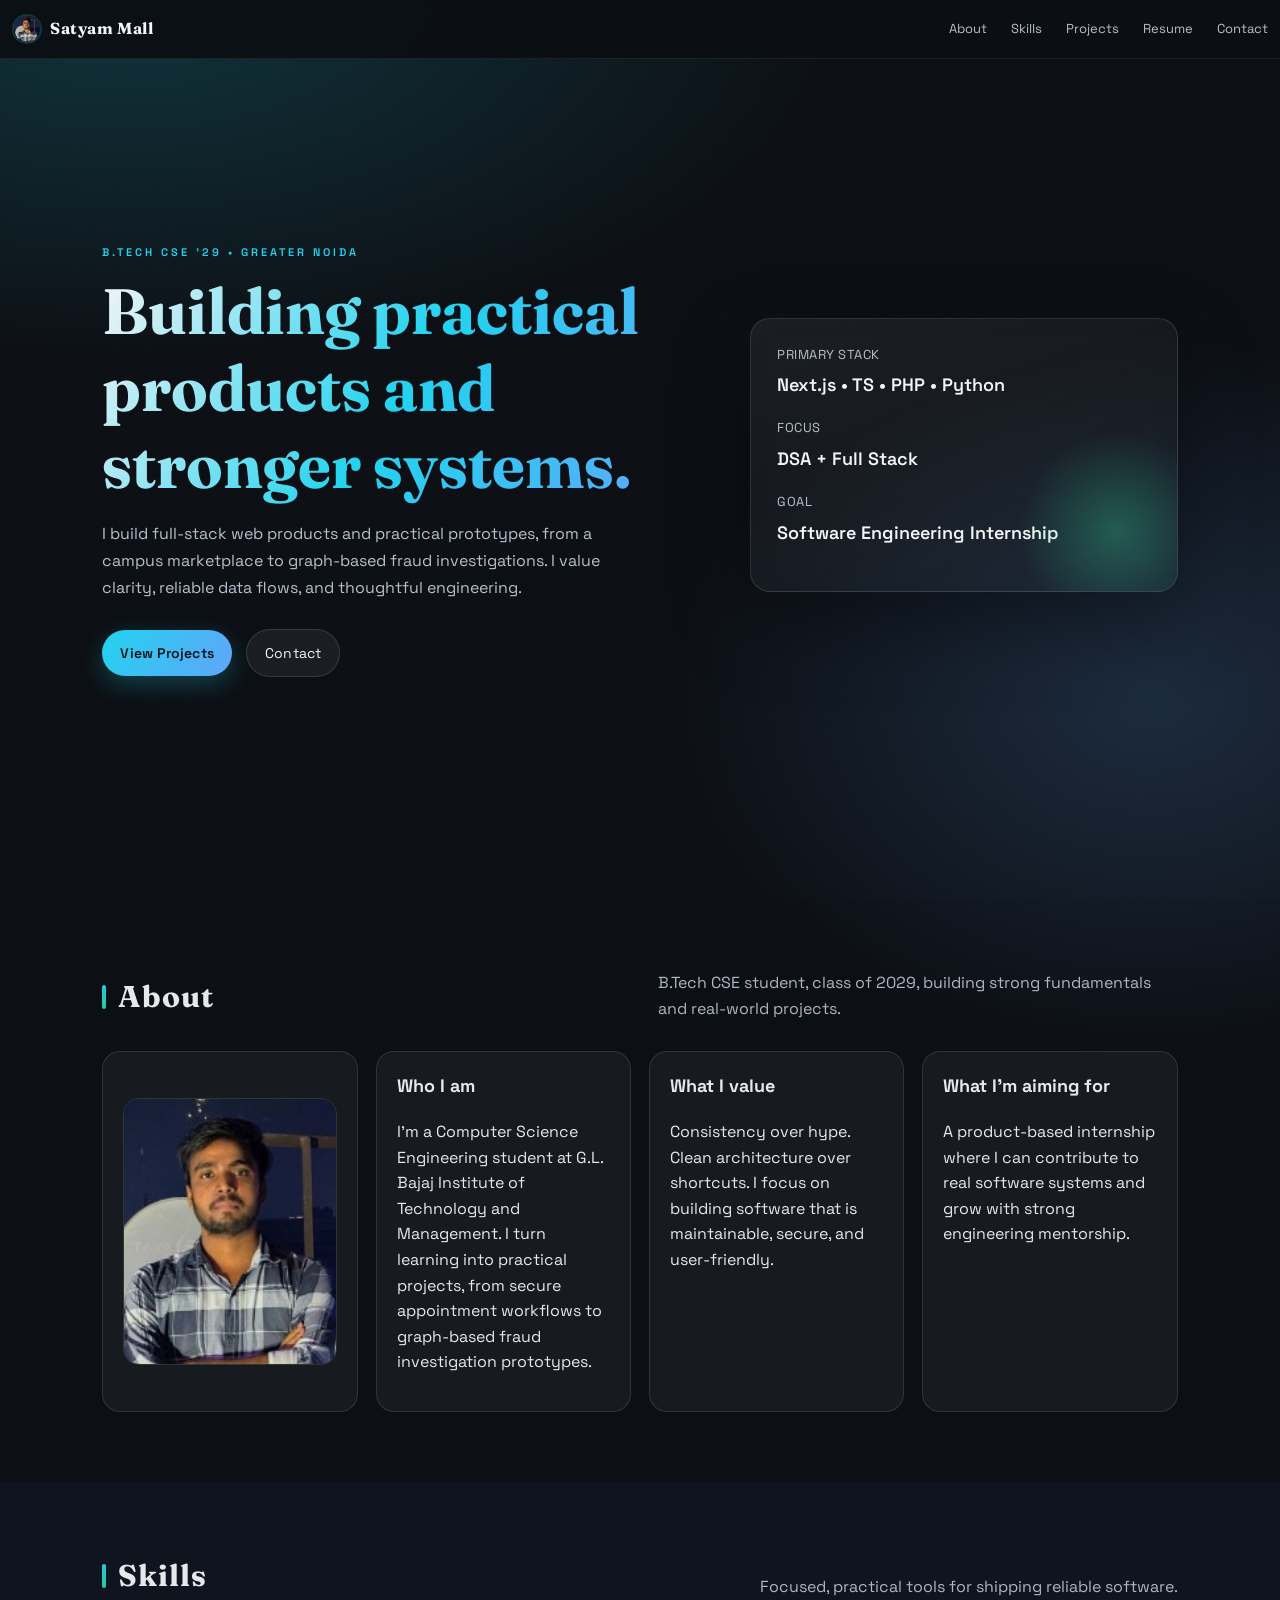
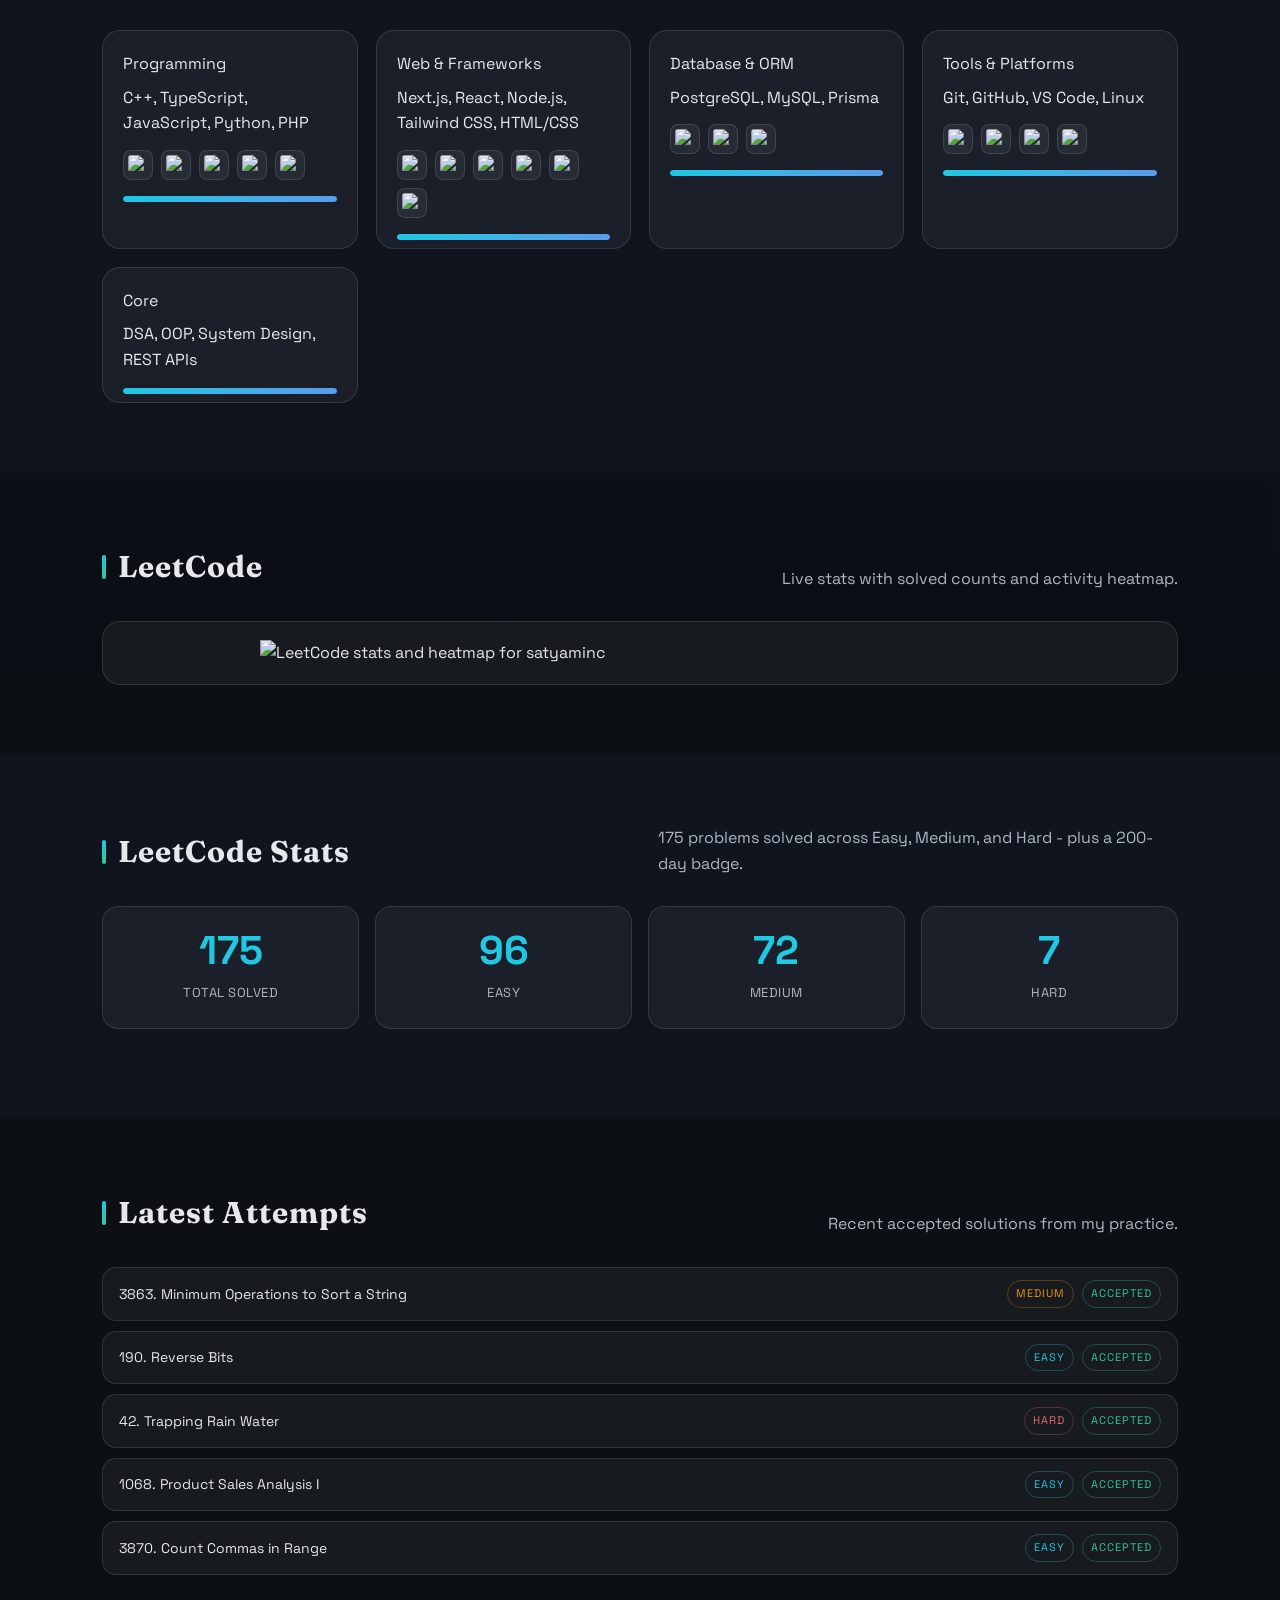
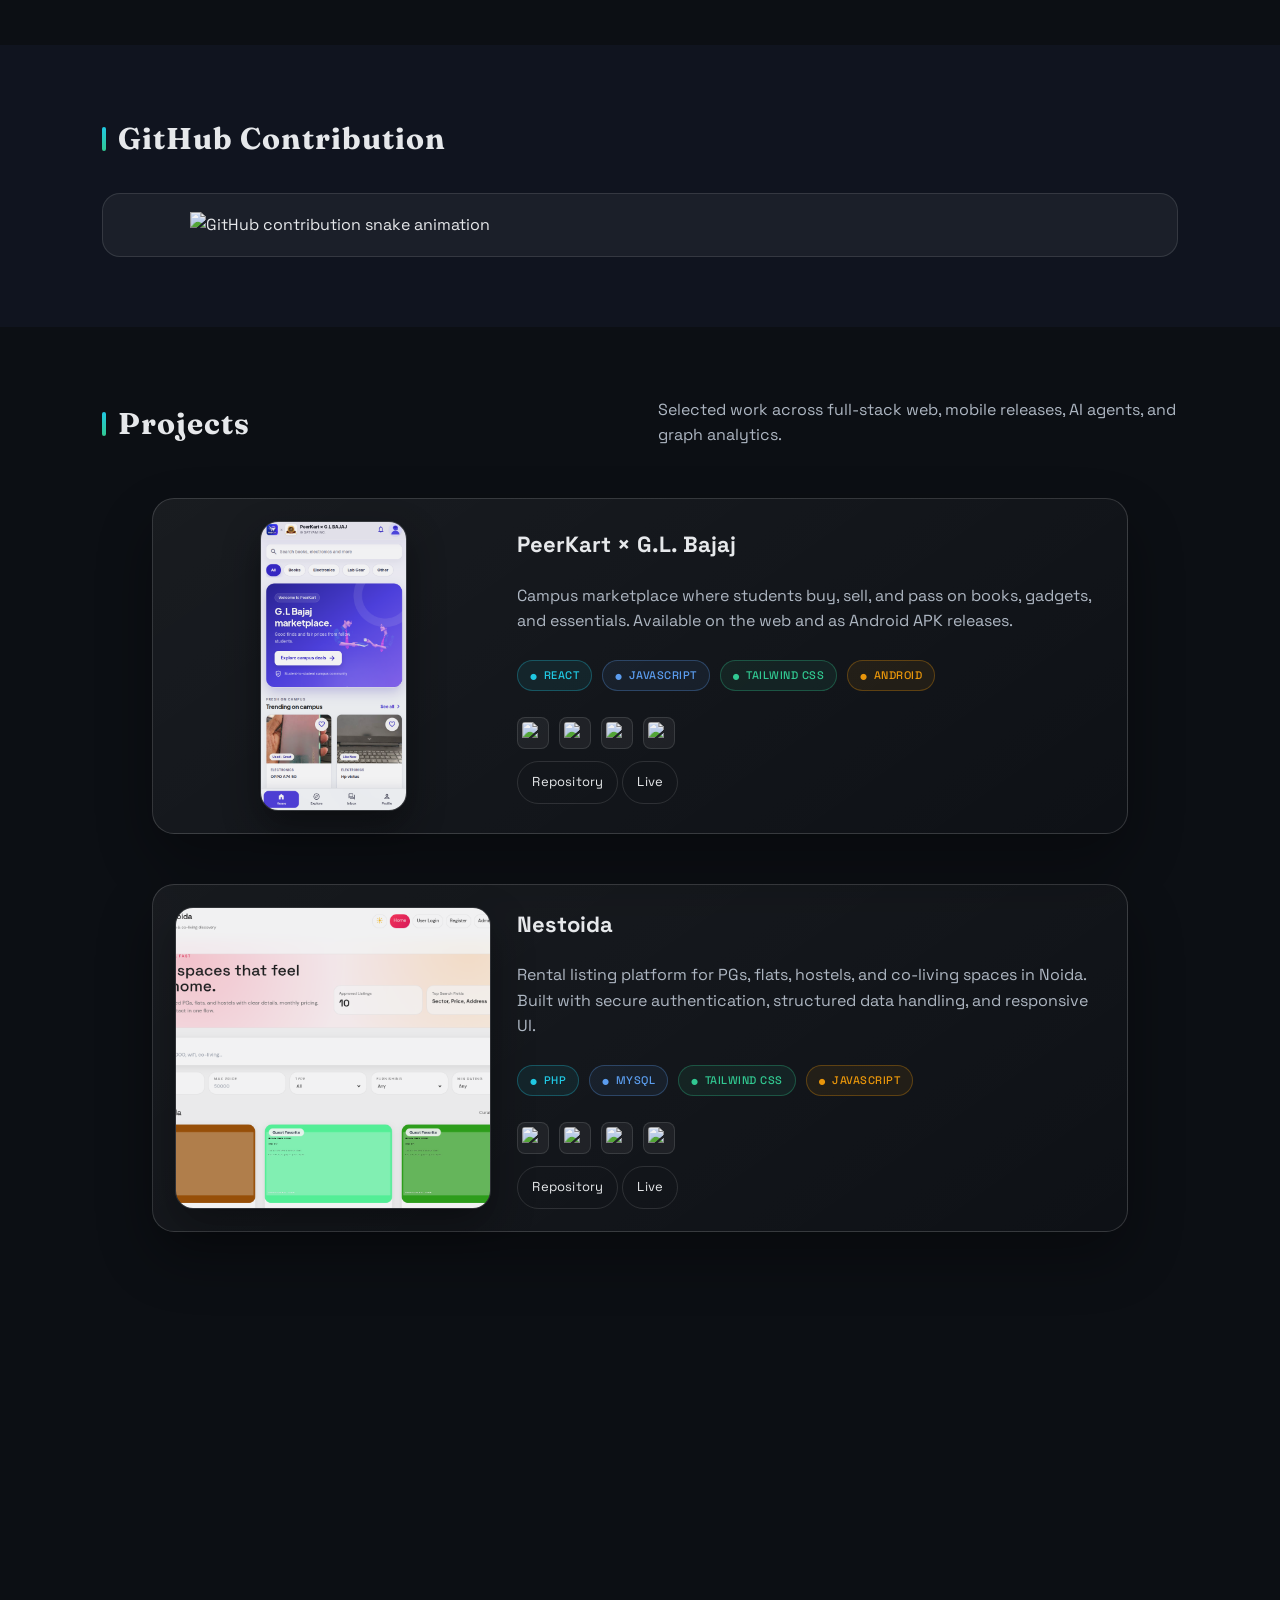
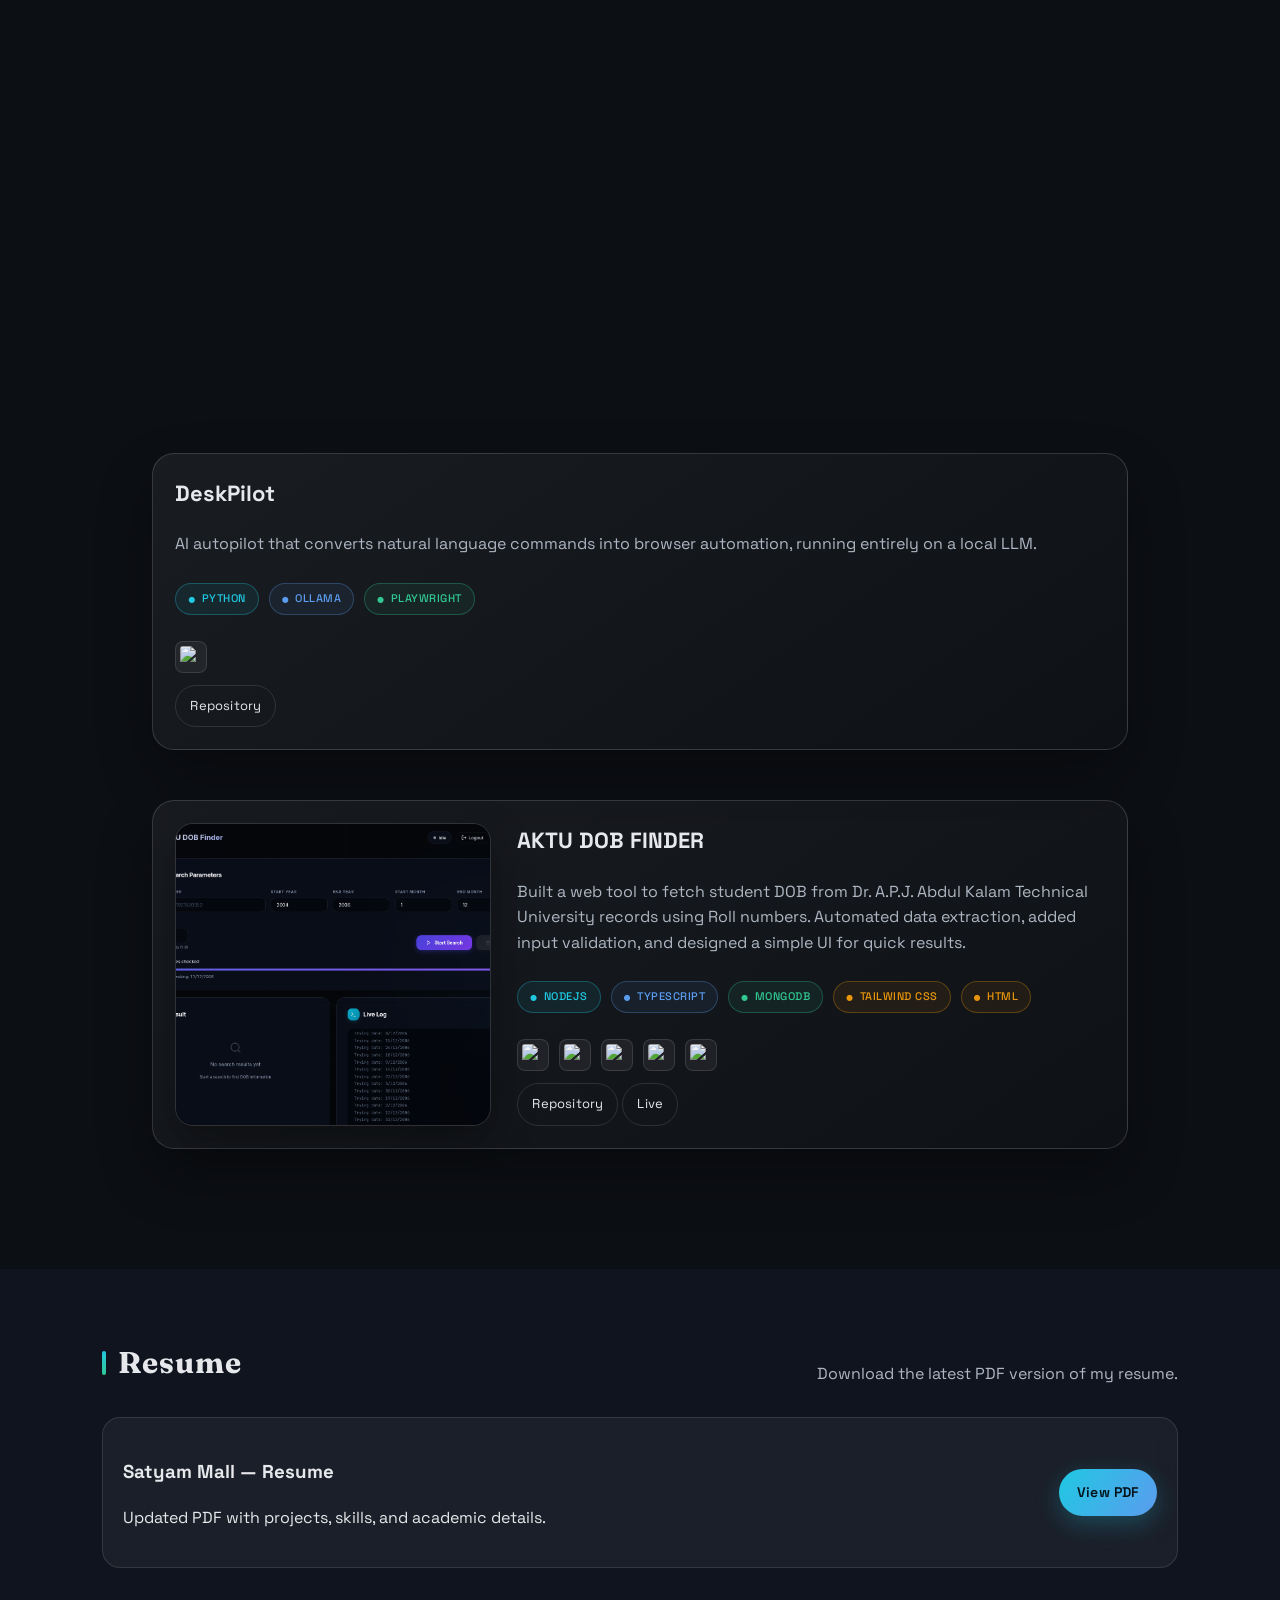
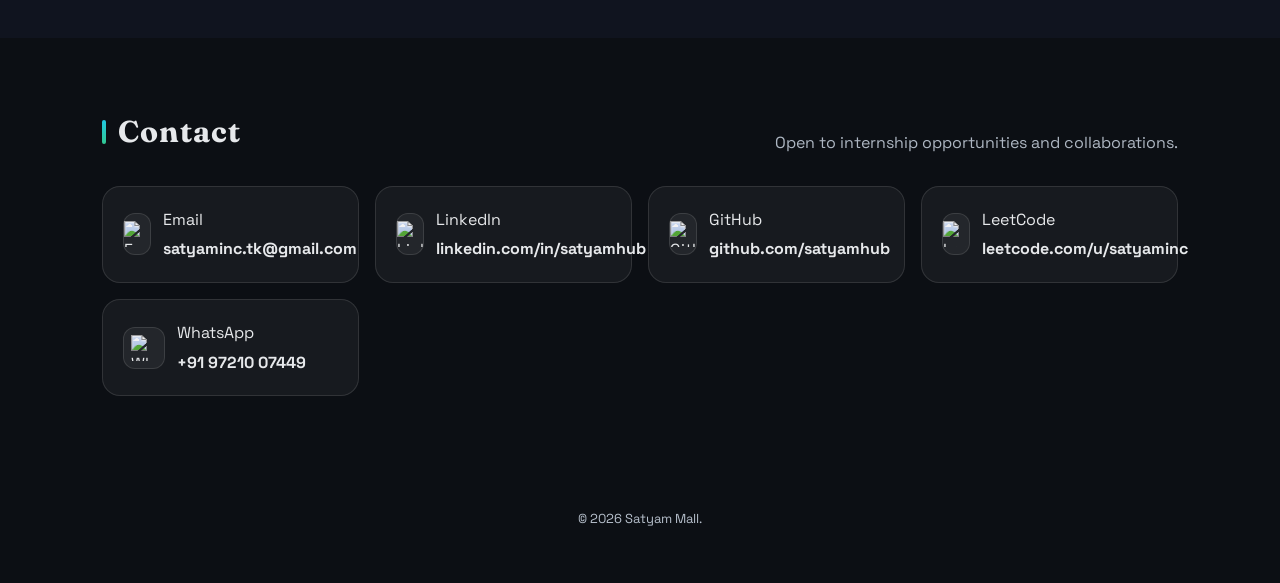
==== commit 396f63cf: "Refresh resume and portfolio" ====
--- a/index.html
+++ b/index.html
@@ -6,36 +6,36 @@
     <title>Satyam Mall | Portfolio</title>
     <meta
       name="description"
-      content="Portfolio of Satyam Mall, full-stack developer focused on backend, DSA, and real-world web projects including Nestoida."
+      content="Portfolio of Satyam Mall, a B.Tech CSE student and full-stack developer building practical web, mobile, and data projects."
     />
     <meta
       name="keywords"
-      content="Satyam Mall, satyamhub, full stack developer, PHP, JavaScript, MySQL, backend, DSA, Nestoida portfolio"
+      content="Satyam Mall, satyamhub, full-stack developer, Next.js, TypeScript, PHP, Python, DSA, portfolio"
     />
-    <link rel="canonical" href="https://satyamhub.github.io/satyamhub/" />
+    <link rel="canonical" href="https://satyamhub.github.io/" />
     <meta name="robots" content="index,follow" />
     <meta name="theme-color" content="#0c0f14" />
     <meta property="og:type" content="website" />
     <meta property="og:title" content="Satyam Mall | Full-Stack Developer" />
     <meta
       property="og:description"
-      content="Backend-focused full-stack developer building reliable web products and practicing DSA daily."
+      content="B.Tech CSE student building reliable full-stack products, practical prototypes, and stronger problem-solving skills."
     />
-    <meta property="og:url" content="https://satyamhub.github.io/satyamhub/" />
+    <meta property="og:url" content="https://satyamhub.github.io/" />
     <meta
       property="og:image"
-      content="https://satyamhub.github.io/satyamhub/pic.jpeg"
+      content="https://satyamhub.github.io/pic.jpeg"
     />
     <meta property="og:site_name" content="Satyam Mall Portfolio" />
     <meta name="twitter:card" content="summary_large_image" />
     <meta name="twitter:title" content="Satyam Mall | Full-Stack Developer" />
     <meta
       name="twitter:description"
-      content="Backend-focused full-stack developer building reliable web products and practicing DSA daily."
+      content="B.Tech CSE student building reliable full-stack products, practical prototypes, and stronger problem-solving skills."
     />
     <meta
       name="twitter:image"
-      content="https://satyamhub.github.io/satyamhub/pic.jpeg"
+      content="https://satyamhub.github.io/pic.jpeg"
     />
     <link rel="icon" href="pic.jpeg" />
     <link rel="preconnect" href="https://fonts.googleapis.com" />
@@ -65,11 +65,12 @@
 
       <div class="hero-grid">
         <div class="hero-copy">
-          <p class="eyebrow">B.Tech CSE • Greater Noida</p>
-          <h1>Building clean, scalable web experiences.</h1>
+          <p class="eyebrow">B.Tech CSE '29 • Greater Noida</p>
+          <h1>Building practical products and stronger systems.</h1>
           <p class="lead">
-            I’m focused on backend development, data structures, and full‑stack
-            projects. I value clarity, reliability, and thoughtful engineering.
+            I build full-stack web products and practical prototypes, from a
+            campus marketplace to graph-based fraud investigations. I value
+            clarity, reliable data flows, and thoughtful engineering.
           </p>
           <div class="hero-cta">
             <a class="btn primary" href="#projects">View Projects</a>
@@ -79,15 +80,15 @@
         <div class="hero-card">
           <div class="stat">
             <span class="stat-label">Primary Stack</span>
-            <span class="stat-value">JS • TS • PHP • Python</span>
+            <span class="stat-value">Next.js • TS • PHP • Python</span>
           </div>
           <div class="stat">
             <span class="stat-label">Focus</span>
-            <span class="stat-value">DSA + Backend</span>
+            <span class="stat-value">DSA + Full Stack</span>
           </div>
           <div class="stat">
             <span class="stat-label">Goal</span>
-            <span class="stat-value">Product‑Based Internship</span>
+            <span class="stat-value">Software Engineering Internship</span>
           </div>
           <div class="accent"></div>
         </div>
@@ -99,8 +100,8 @@
         <div class="section-title">
           <h2>About</h2>
           <p>
-            First‑year CSE student building strong fundamentals and real‑world
-            projects.
+            B.Tech CSE student, class of 2029, building strong fundamentals and
+            real-world projects.
           </p>
         </div>
         <div class="about-grid">
@@ -111,9 +112,9 @@
             <h3>Who I am</h3>
             <p>
               I’m a Computer Science Engineering student at G.L. Bajaj Institute
-              of Technology and Management. I’m currently strengthening
-              algorithms, backend foundations, and system‑thinking through
-              projects.
+              of Technology and Management. I turn learning into practical
+              projects, from secure appointment workflows to graph-based fraud
+              investigation prototypes.
             </p>
           </div>
           <div class="about-card">
@@ -214,11 +215,11 @@
       <section id="leetcode-stats" class="section alt">
         <div class="section-title">
           <h2>LeetCode Stats</h2>
-          <p>170+ problems solved with consistent practice.</p>
+          <p>175 problems solved across Easy, Medium, and Hard - plus a 200-day badge.</p>
         </div>
         <div class="stats-grid">
           <div class="stat-card">
-            <div class="stat-number">174</div>
+            <div class="stat-number">175</div>
             <div class="stat-label">Total Solved</div>
           </div>
           <div class="stat-card">
@@ -226,7 +227,7 @@
             <div class="stat-label">Easy</div>
           </div>
           <div class="stat-card">
-            <div class="stat-number">71</div>
+            <div class="stat-number">72</div>
             <div class="stat-label">Medium</div>
           </div>
           <div class="stat-card">
@@ -243,107 +244,35 @@
         </div>
         <div class="leetcode-list">
           <div class="leetcode-item">
-            <span>35. Search Insert Position</span>
+            <span>3863. Minimum Operations to Sort a String</span>
+            <div class="tags">
+              <span class="tag medium">Medium</span>
+              <span class="tag ok">Accepted</span>
+            </div>
+          </div>
+          <div class="leetcode-item">
+            <span>190. Reverse Bits</span>
             <div class="tags">
               <span class="tag easy">Easy</span>
               <span class="tag ok">Accepted</span>
             </div>
           </div>
           <div class="leetcode-item">
-            <span>704. Binary Search</span>
+            <span>42. Trapping Rain Water</span>
+            <div class="tags">
+              <span class="tag hard">Hard</span>
+              <span class="tag ok">Accepted</span>
+            </div>
+          </div>
+          <div class="leetcode-item">
+            <span>1068. Product Sales Analysis I</span>
             <div class="tags">
               <span class="tag easy">Easy</span>
               <span class="tag ok">Accepted</span>
             </div>
           </div>
           <div class="leetcode-item">
-            <span>152. Maximum Product Subarray</span>
-            <div class="tags">
-              <span class="tag medium">Medium</span>
-              <span class="tag ok">Accepted</span>
-            </div>
-          </div>
-          <div class="leetcode-item">
-            <span
-              >1365. How Many Numbers Are Smaller Than the Current Number</span
-            >
-            <div class="tags">
-              <span class="tag easy">Easy</span>
-              <span class="tag ok">Accepted</span>
-            </div>
-          </div>
-          <div class="leetcode-item">
-            <span>2717. Angles of a Triangle</span>
-            <div class="tags">
-              <span class="tag easy">Easy</span>
-              <span class="tag ok">Accepted</span>
-            </div>
-          </div>
-          <div class="leetcode-item">
-            <span>493. Reverse Pairs</span>
-            <div class="tags">
-              <span class="tag hard">Hard</span>
-              <span class="tag ok">Accepted</span>
-            </div>
-          </div>
-          <div class="leetcode-item">
-            <span>1108. Defanging an IP Address</span>
-            <div class="tags">
-              <span class="tag easy">Easy</span>
-              <span class="tag ok">Accepted</span>
-            </div>
-          </div>
-          <div class="leetcode-item">
-            <span>1781. Score of a String</span>
-            <div class="tags">
-              <span class="tag easy">Easy</span>
-              <span class="tag ok">Accepted</span>
-            </div>
-          </div>
-          <div class="leetcode-item">
-            <span>1816. Truncate Sentence</span>
-            <div class="tags">
-              <span class="tag easy">Easy</span>
-              <span class="tag ok">Accepted</span>
-            </div>
-          </div>
-          <div class="leetcode-item">
-            <span>191. Number of 1 Bits</span>
-            <div class="tags">
-              <span class="tag easy">Easy</span>
-              <span class="tag ok">Accepted</span>
-            </div>
-          </div>
-          <div class="leetcode-item">
-            <span>1838. Frequency of the Most Frequent Element</span>
-            <div class="tags">
-              <span class="tag medium">Medium</span>
-              <span class="tag ok">Accepted</span>
-            </div>
-          </div>
-          <div class="leetcode-item">
-            <span>387. First Unique Character in a String</span>
-            <div class="tags">
-              <span class="tag easy">Easy</span>
-              <span class="tag ok">Accepted</span>
-            </div>
-          </div>
-          <div class="leetcode-item">
-            <span>645. Set Mismatch</span>
-            <div class="tags">
-              <span class="tag easy">Easy</span>
-              <span class="tag ok">Accepted</span>
-            </div>
-          </div>
-          <div class="leetcode-item">
-            <span>371. Sum of Two Integers</span>
-            <div class="tags">
-              <span class="tag medium">Medium</span>
-              <span class="tag ok">Accepted</span>
-            </div>
-          </div>
-          <div class="leetcode-item">
-            <span>2929. Permutation Difference between Two Strings</span>
+            <span>3870. Count Commas in Range</span>
             <div class="tags">
               <span class="tag easy">Easy</span>
               <span class="tag ok">Accepted</span>
@@ -508,9 +437,9 @@
           <div class="project-body">
             <h3>Cloudforce Fraud Ring</h3>
             <p>
-              TigerGraph-powered fraud detection demo that turns one suspicious
-              account into a full mule ring with explainable graph queries. Built
-              for Devacation 2026.
+              Devacation 2026 team project that exposes linked fraud rings by
+              tracing shared devices, phones, IPs, merchants, and transaction
+              flows with explainable graph queries.
             </p>
             <div class="chips">
               <span>TigerGraph</span>
@@ -530,13 +459,6 @@
                 target="_blank"
                 rel="noopener"
                 >Repository</a
-              >
-              <a
-                class="btn small"
-                href="https://cloudforce.vercel.app/"
-                target="_blank"
-                rel="noopener"
-                >Live</a
               >
             </div>
           </div>
@@ -734,15 +656,15 @@
         "@context": "https://schema.org",
         "@type": "Person",
         "name": "Satyam Mall",
-        "url": "https://satyamhub.github.io/satyamhub/",
-        "image": "https://satyamhub.github.io/satyamhub/pic.jpeg",
+        "url": "https://satyamhub.github.io/",
+        "image": "https://satyamhub.github.io/pic.jpeg",
         "sameAs": [
           "https://github.com/satyamhub",
           "https://www.linkedin.com/in/satyamhub/",
           "https://leetcode.com/u/satyaminc/"
         ],
         "jobTitle": "Full-Stack Developer",
-        "description": "Backend-focused full-stack developer practicing DSA and building web products like Nestoida.",
+        "description": "B.Tech CSE student building reliable full-stack products and practical prototypes while strengthening DSA skills.",
         "alumniOf": "G.L. Bajaj Institute of Technology and Management"
       }
     </script>
